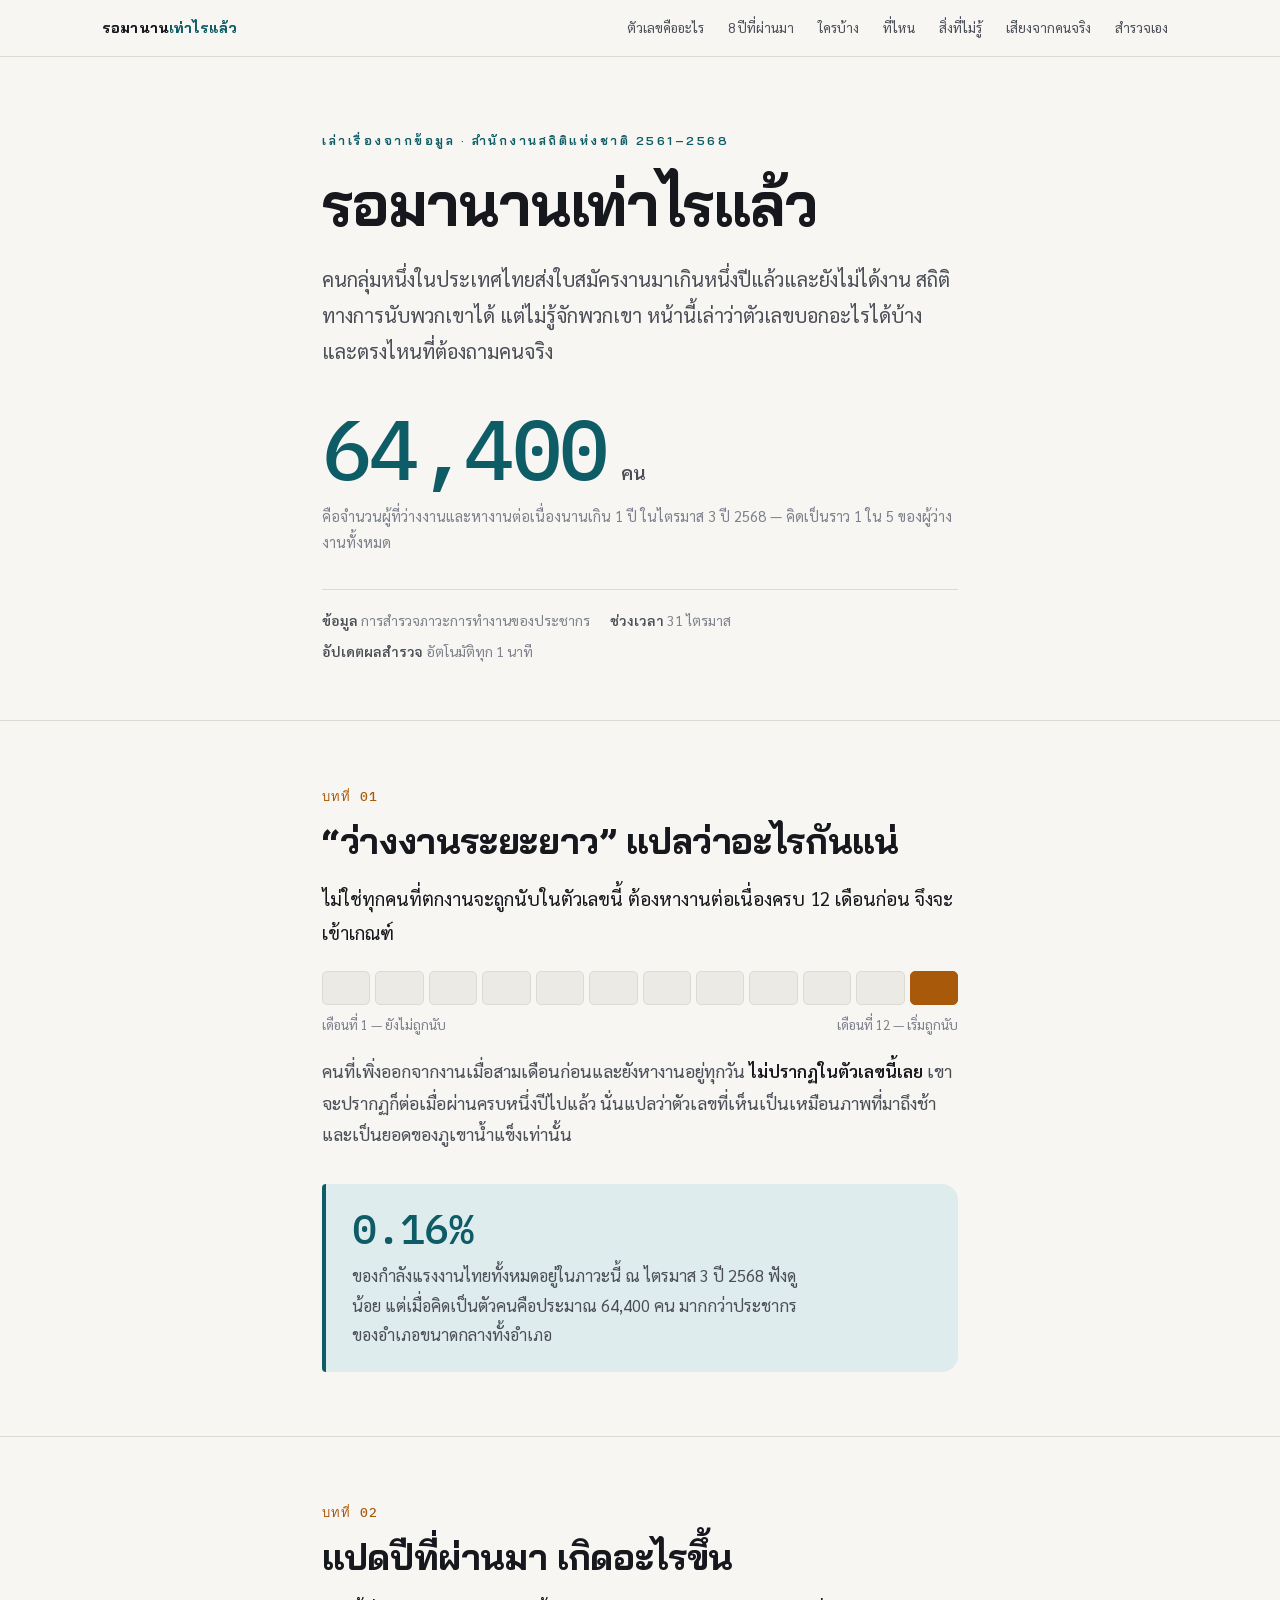
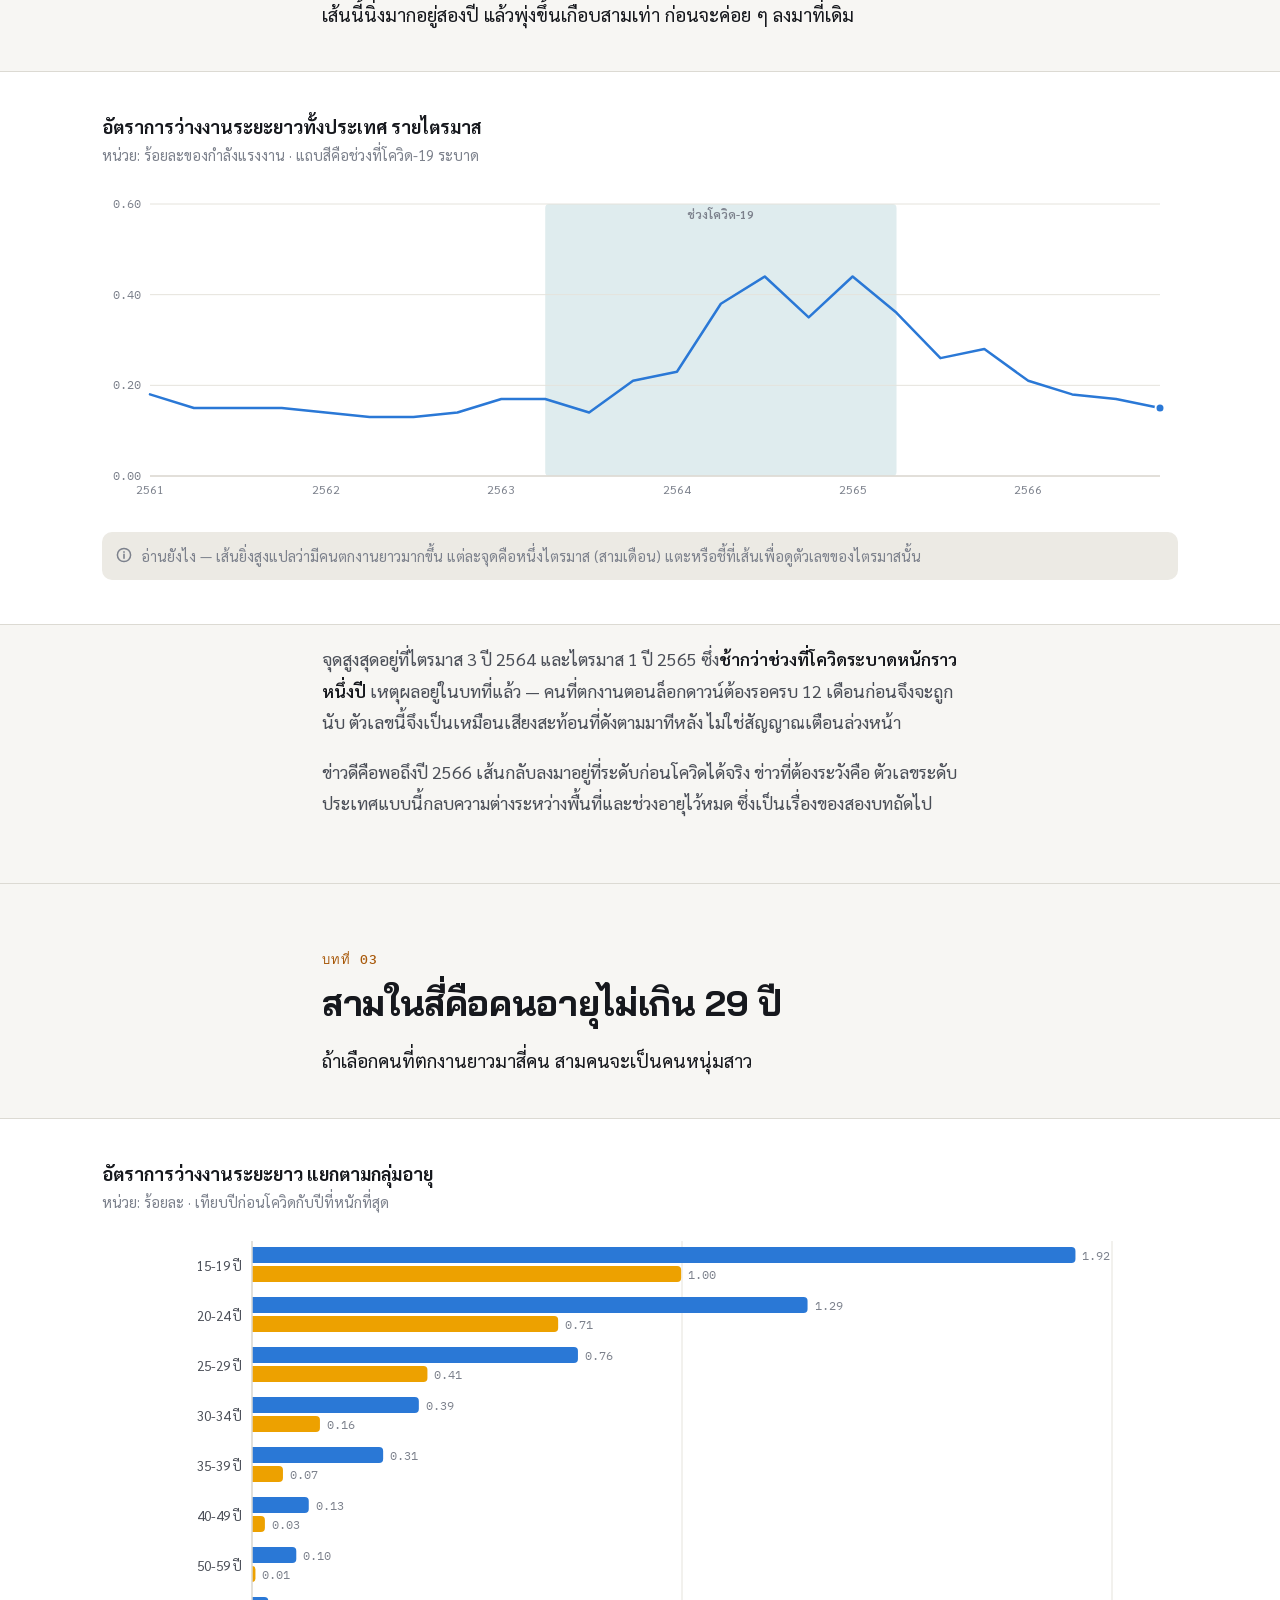
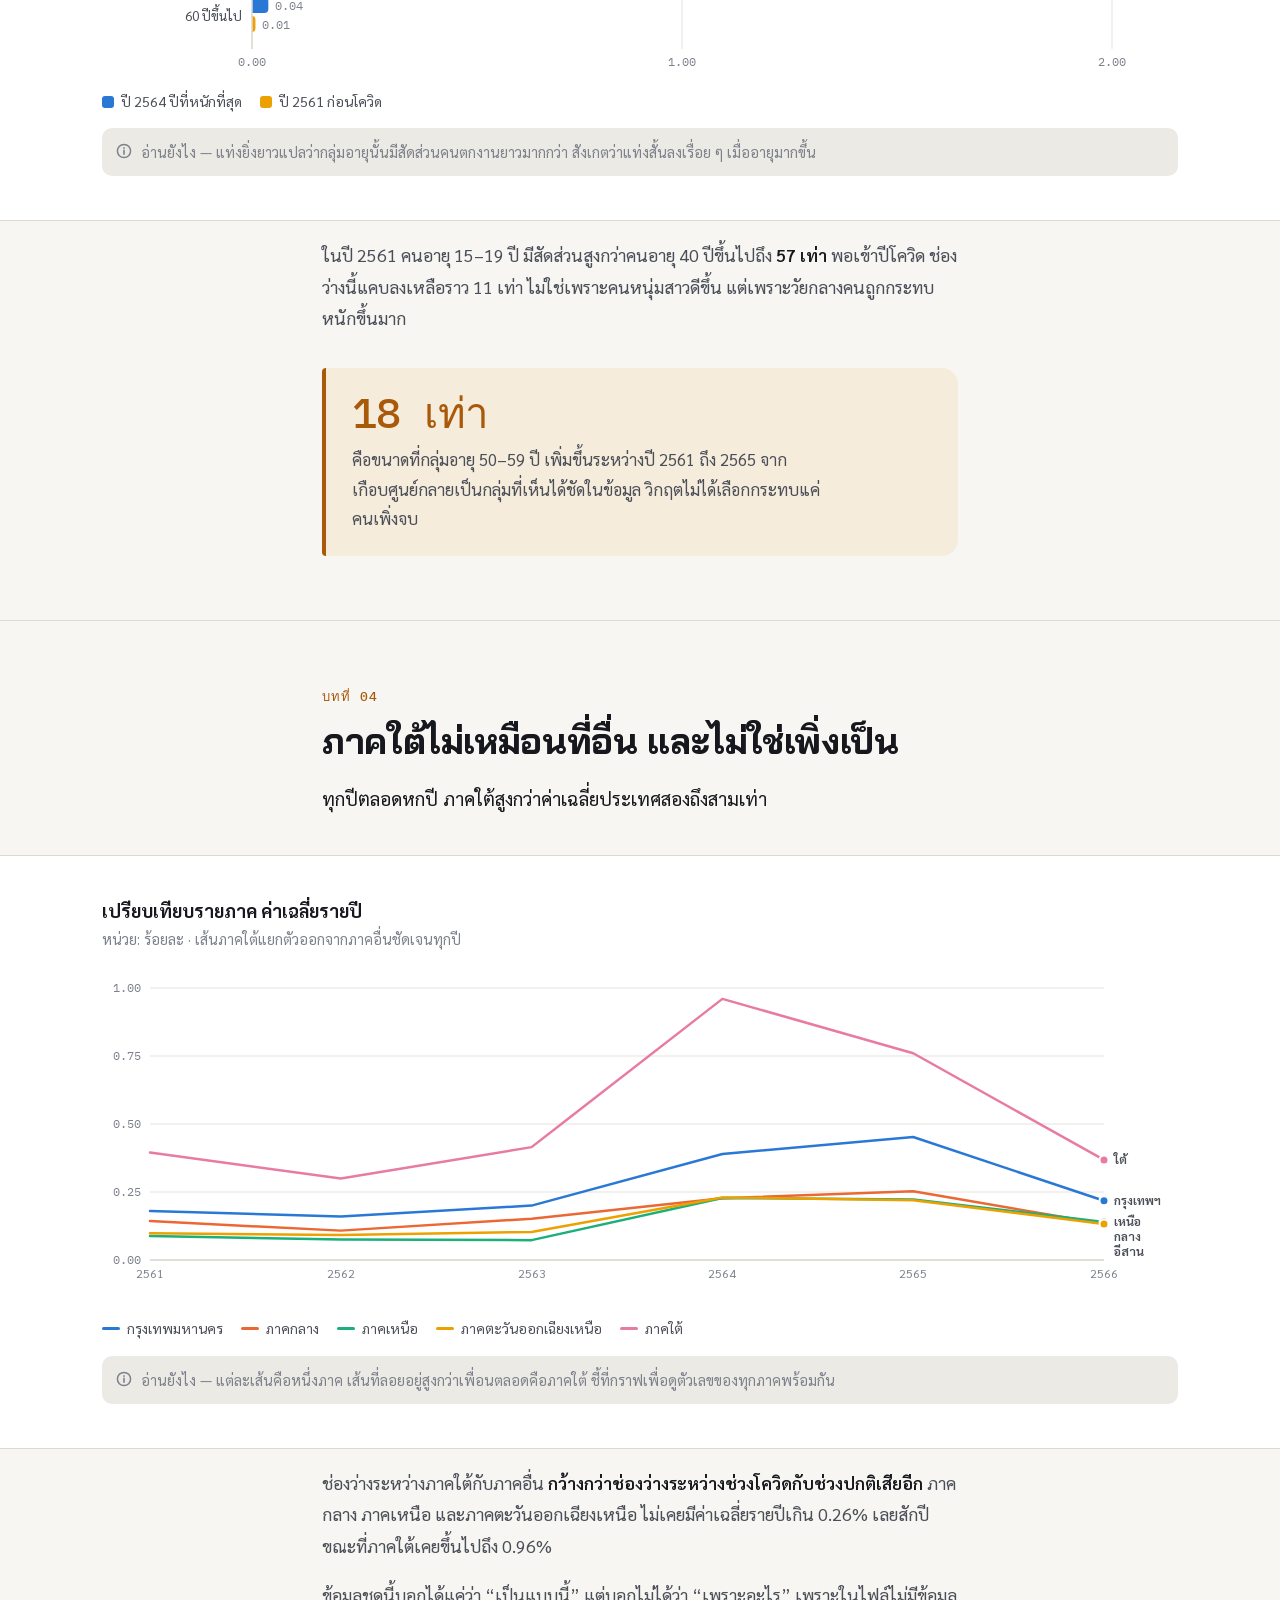
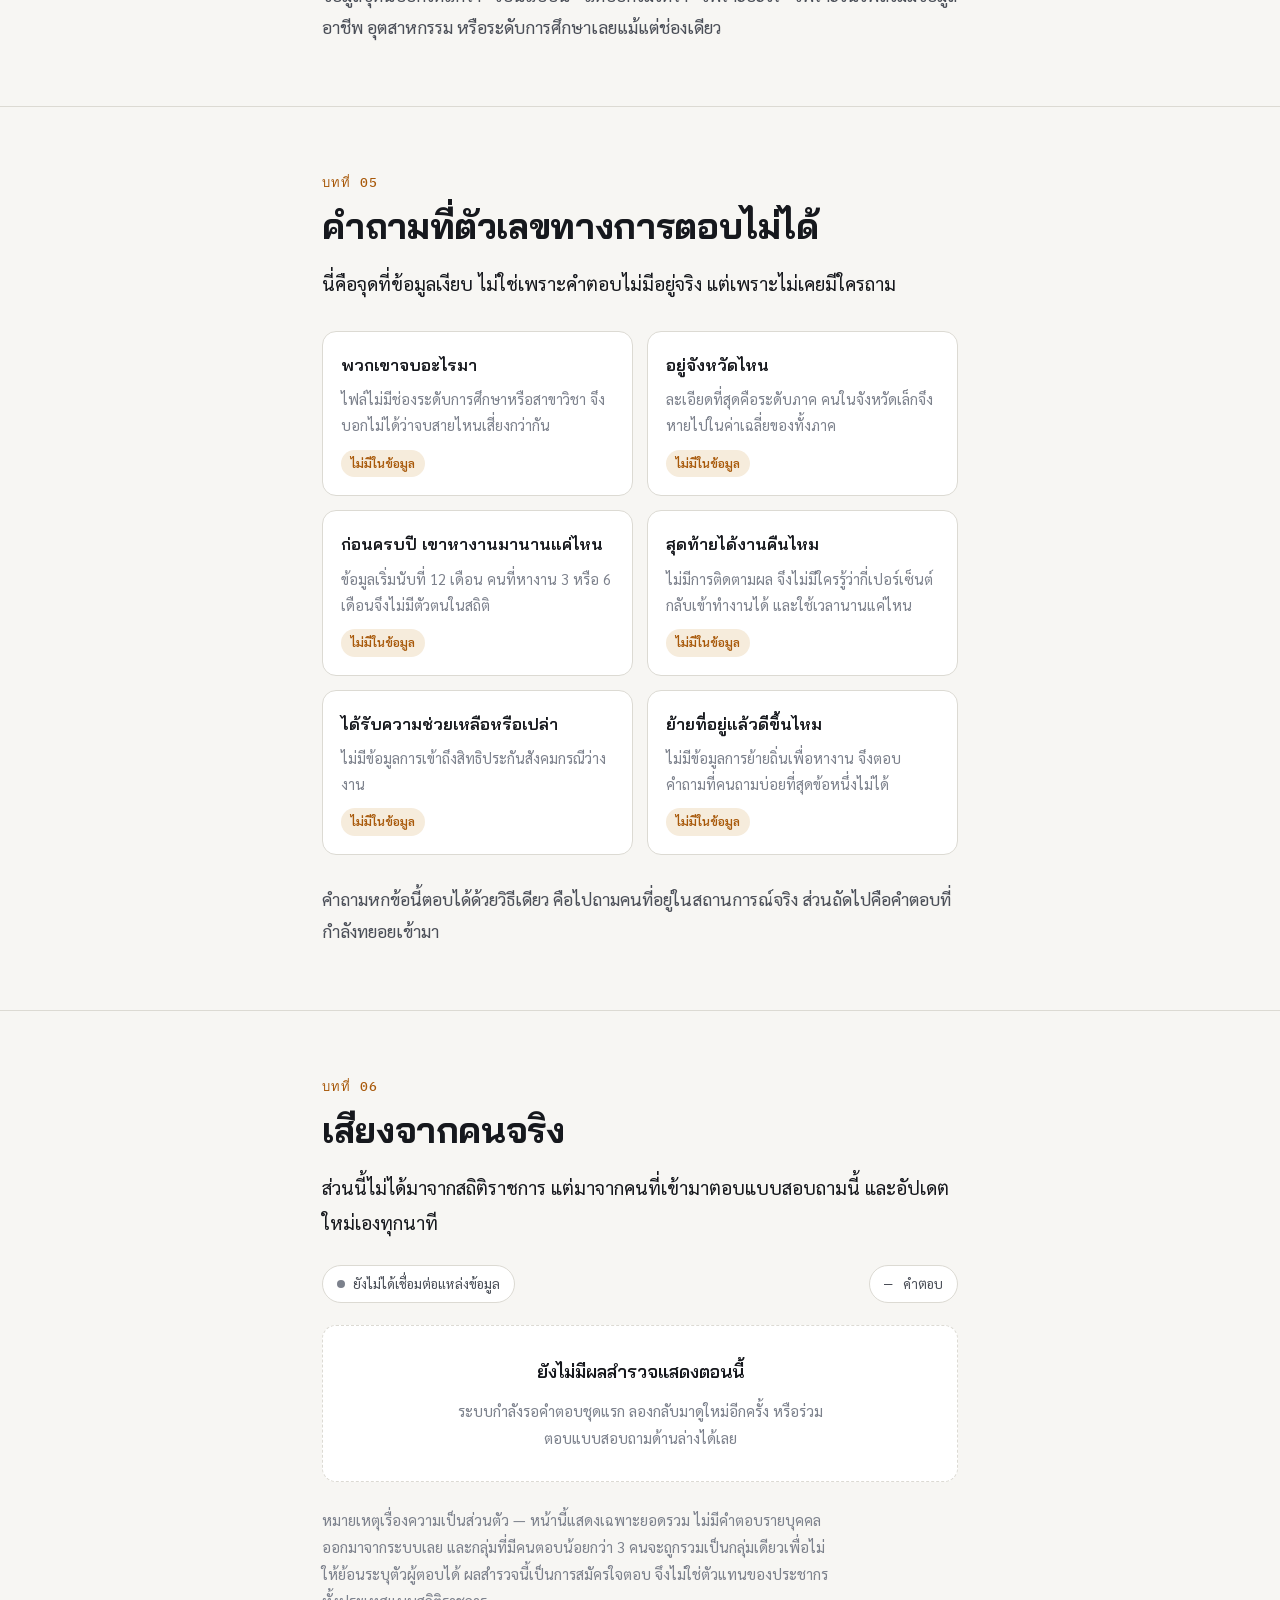
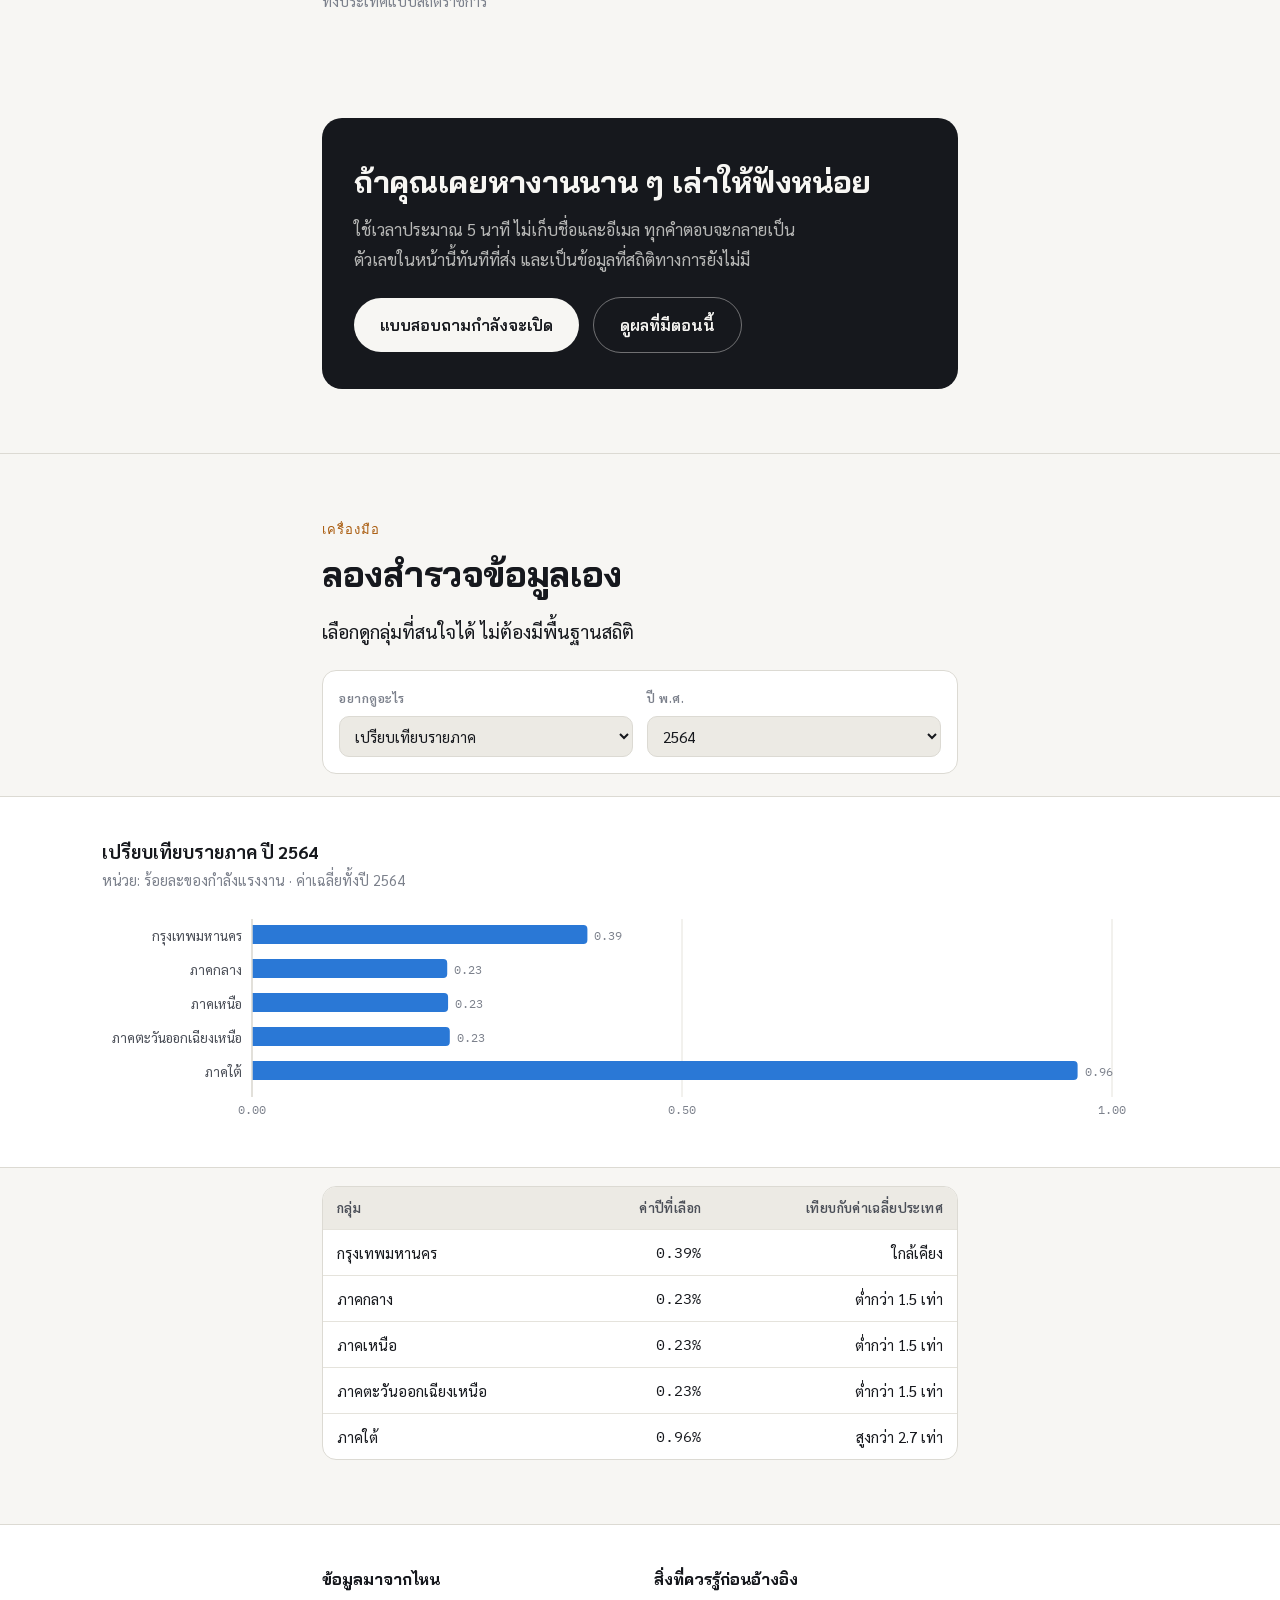
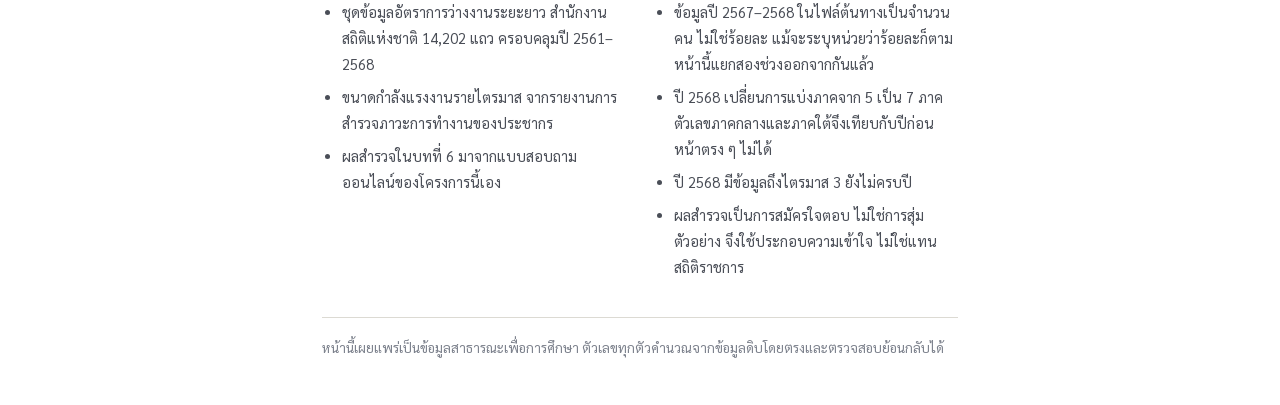
==== index.html @ 59cbf6dc "Add files via upload" ====
<!DOCTYPE html>
<html lang="th">
<head>
<meta charset="utf-8">
<meta name="viewport" content="width=device-width, initial-scale=1">
<title>รอมานานเท่าไรแล้ว — คนไทยที่ตกงานเกินหนึ่งปี</title>
<meta name="description" content="เล่าเรื่องจากข้อมูลการว่างงานระยะยาวของไทย 2561–2568 พร้อมเสียงจากคนที่กำลังหางานจริง อัปเดตแบบเรียลไทม์">
<meta property="og:title" content="รอมานานเท่าไรแล้ว — คนไทยที่ตกงานเกินหนึ่งปี">
<meta property="og:description" content="สถิติทางการบอกว่ามีคนตกงานเกิน 1 ปี ราว 64,000 คน แต่บอกไม่ได้ว่าพวกเขาเป็นใคร นี่คือส่วนที่หายไป">
<meta property="og:type" content="website">
<link rel="preconnect" href="https://fonts.googleapis.com">
<link rel="preconnect" href="https://fonts.gstatic.com" crossorigin>
<link rel="stylesheet" href="https://fonts.googleapis.com/css2?family=Bai+Jamjuree:wght@500;600;700&family=Sarabun:wght@400;500;600;700&family=IBM+Plex+Mono:wght@400;500&display=swap">
<style>
:root{
  color-scheme: light;
  --paper:#f7f6f3;
  --paper-2:#ffffff;
  --sunk:#eceae4;
  --ink:#16181d;
  --ink-2:#4a4e57;
  --ink-3:#7c818c;
  --rule:#dcdad3;
  --grid:#e5e3dc;
  --teal:#0d5c66;
  --teal-soft:#dfecee;
  --amber:#a8590a;
  --amber-soft:#f6ecdc;
  --on-dark:#f7f6f3;
  --s1:#2a78d6; --s2:#eb6834; --s3:#1baf7a; --s4:#eda100; --s5:#e87ba4;
  --shadow:0 1px 2px rgba(22,24,29,.05), 0 14px 34px rgba(22,24,29,.06);
}
@media (prefers-color-scheme: dark){:root:not([data-theme="light"]){
  color-scheme: dark;
  --paper:#101317; --paper-2:#181c21; --sunk:#1f242a;
  --ink:#eef0ee; --ink-2:#b2b7bd; --ink-3:#7e848c;
  --rule:#2a2f36; --grid:#272c33;
  --teal:#63b8c2; --teal-soft:#10333a;
  --amber:#e0972f; --amber-soft:#33260f;
  --on-dark:#101317;
  --s1:#3987e5; --s2:#d95926; --s3:#199e70; --s4:#c98500; --s5:#d55181;
  --shadow:0 1px 2px rgba(0,0,0,.5), 0 14px 34px rgba(0,0,0,.35);
}}
:root[data-theme="dark"]{
  color-scheme: dark;
  --paper:#101317; --paper-2:#181c21; --sunk:#1f242a;
  --ink:#eef0ee; --ink-2:#b2b7bd; --ink-3:#7e848c;
  --rule:#2a2f36; --grid:#272c33;
  --teal:#63b8c2; --teal-soft:#10333a;
  --amber:#e0972f; --amber-soft:#33260f;
  --on-dark:#101317;
  --s1:#3987e5; --s2:#d95926; --s3:#199e70; --s4:#c98500; --s5:#d55181;
  --shadow:0 1px 2px rgba(0,0,0,.5), 0 14px 34px rgba(0,0,0,.35);
}
*{box-sizing:border-box}
html{scroll-behavior:smooth}
section[id],header[id]{scroll-margin-top:66px}
@media (prefers-reduced-motion: reduce){html{scroll-behavior:auto} *{animation-duration:.01ms!important;transition-duration:.01ms!important}}
body{margin:0;background:var(--paper);color:var(--ink);
  font-family:"Sarabun",system-ui,-apple-system,sans-serif;font-size:17px;line-height:1.8;
  -webkit-font-smoothing:antialiased}
h1,h2,h3,.disp{font-family:"Bai Jamjuree","Sarabun",sans-serif;font-weight:700;margin:0;line-height:1.25;text-wrap:balance}
.num{font-family:"IBM Plex Mono",ui-monospace,monospace;font-variant-numeric:tabular-nums}
a{color:var(--teal)}

/* ---------- shell ---------- */
.col{max-width:680px;margin-inline:auto;padding-inline:22px}
.wide{max-width:1120px;margin-inline:auto;padding-inline:22px}

/* ---------- nav ---------- */
nav.bar{position:sticky;top:0;z-index:40;background:color-mix(in srgb, var(--paper) 88%, transparent);
  backdrop-filter:blur(10px);border-bottom:1px solid var(--rule)}
.bar-in{max-width:1120px;margin-inline:auto;padding:11px 22px;display:flex;gap:16px;align-items:center;justify-content:space-between}
.brand{font-family:"Bai Jamjuree",sans-serif;font-weight:700;font-size:14.5px;letter-spacing:.01em;white-space:nowrap}
.brand em{font-style:normal;color:var(--teal)}
.bar-links{display:flex;gap:4px;overflow-x:auto;scrollbar-width:none}
.bar-links::-webkit-scrollbar{display:none}
.bar-links a{font-size:13.5px;color:var(--ink-2);text-decoration:none;padding:5px 10px;border-radius:99px;white-space:nowrap}
.bar-links a:hover{background:var(--sunk);color:var(--ink)}

/* ---------- hero ---------- */
.hero{padding-block:72px 56px;border-bottom:1px solid var(--rule)}
.kicker{font-family:"Bai Jamjuree",sans-serif;font-size:12.5px;font-weight:600;letter-spacing:.2em;
  text-transform:uppercase;color:var(--teal)}
h1{font-size:clamp(34px,7.2vw,60px);margin-top:14px;letter-spacing:-.015em}
.hero .deck{font-size:clamp(17px,2.3vw,20px);color:var(--ink-2);margin-top:20px;max-width:60ch}
.hero-num{display:flex;align-items:baseline;gap:14px;margin-top:38px;flex-wrap:wrap}
.hero-num .big{font-family:"IBM Plex Mono",monospace;font-variant-numeric:tabular-nums;
  font-size:clamp(46px,11vw,84px);font-weight:500;line-height:1;letter-spacing:-.03em;color:var(--teal)}
.hero-num .unit{font-size:19px;color:var(--ink-2);font-weight:600}
.hero-cap{font-size:14.5px;color:var(--ink-3);margin-top:12px}
.byline{margin-top:34px;padding-top:18px;border-top:1px solid var(--rule);font-size:14px;color:var(--ink-3);
  display:flex;flex-wrap:wrap;gap:6px 20px}
.byline b{color:var(--ink-2);font-weight:600}

/* ---------- chapters ---------- */
section.ch{padding-block:64px}
section.ch + section.ch{border-top:1px solid var(--rule)}
.ch-no{font-family:"IBM Plex Mono",monospace;font-size:13px;color:var(--amber);font-weight:500;letter-spacing:.08em}
h2{font-size:clamp(25px,4.4vw,36px);margin-top:9px;letter-spacing:-.01em}
.ch p{font-size:17.5px;color:var(--ink-2);margin:18px 0 0;max-width:64ch}
.ch p strong{color:var(--ink);font-weight:600}
.lead{font-size:19px!important;color:var(--ink)!important}

/* pull quote / key stat */
.pull{margin:34px 0 0;padding:22px 26px;background:var(--teal-soft);border-radius:4px 16px 16px 4px;
  border-left:4px solid var(--teal)}
.pull .p-num{font-family:"IBM Plex Mono",monospace;font-size:clamp(28px,6vw,42px);font-weight:500;
  line-height:1.1;color:var(--teal);letter-spacing:-.02em}
.pull .p-txt{font-size:16.5px;color:var(--ink-2);margin-top:9px;max-width:52ch}
.pull.amber{background:var(--amber-soft);border-left-color:var(--amber)}
.pull.amber .p-num{color:var(--amber)}

/* how to read */
.howto{margin-top:14px;font-size:14.5px;color:var(--ink-3);display:flex;gap:9px;align-items:flex-start;
  background:var(--sunk);border-radius:10px;padding:11px 14px}
.howto svg{flex:0 0 auto;margin-top:4px}

/* figure band */
.band{background:var(--paper-2);border-block:1px solid var(--rule);padding-block:44px;margin-top:40px}
.fig h3{font-family:"Sarabun",sans-serif;font-size:18px;font-weight:700}
.fig .sub{font-size:14.5px;color:var(--ink-3);margin-top:4px}
.chart{width:100%;position:relative;margin-top:20px}
.chart svg{display:block;width:100%;height:auto;overflow:visible}
.legend{display:flex;flex-wrap:wrap;gap:7px 18px;margin-top:14px;font-size:14px;color:var(--ink-2)}
.legend span{display:inline-flex;align-items:center;gap:7px}
.sw{width:12px;height:12px;border-radius:3px;flex:0 0 auto}
.sw.line{height:3px;width:18px;border-radius:2px}

/* 12-month explainer */
.months{display:flex;gap:5px;margin-top:22px;flex-wrap:wrap}
.months i{flex:1 1 20px;height:34px;border-radius:5px;background:var(--sunk);display:block;
  border:1px solid var(--rule)}
.months i.on{background:var(--amber);border-color:var(--amber)}
.months-lab{display:flex;justify-content:space-between;font-size:13.5px;color:var(--ink-3);margin-top:8px}

/* gap cards */
.gaps{display:grid;grid-template-columns:repeat(auto-fit,minmax(230px,1fr));gap:14px;margin-top:30px}
.gap{background:var(--paper-2);border:1px solid var(--rule);border-radius:14px;padding:18px}
.gap .g-q{font-family:"Bai Jamjuree",sans-serif;font-weight:600;font-size:16.5px;color:var(--ink)}
.gap .g-a{font-size:14.5px;color:var(--ink-3);margin-top:7px}
.gap .g-tag{display:inline-block;font-size:12px;font-weight:600;color:var(--amber);background:var(--amber-soft);
  border-radius:99px;padding:3px 10px;margin-top:11px}

/* live */
.live-head{display:flex;flex-wrap:wrap;gap:12px;align-items:center;justify-content:space-between;margin-top:26px}
.live-pill{display:inline-flex;align-items:center;gap:8px;font-size:13.5px;color:var(--ink-2);
  background:var(--paper-2);border:1px solid var(--rule);border-radius:99px;padding:6px 14px}
.dot{width:8px;height:8px;border-radius:50%;background:var(--ink-3);flex:0 0 auto}
.dot.on{background:#0ca30c;animation:pulse 2.4s ease-in-out infinite}
@keyframes pulse{0%,100%{opacity:1}50%{opacity:.35}}
.live-grid{display:grid;grid-template-columns:repeat(auto-fit,minmax(280px,1fr));gap:16px;margin-top:22px}
.lcard{background:var(--paper-2);border:1px solid var(--rule);border-radius:14px;padding:18px 20px}
.lcard h3{font-family:"Sarabun",sans-serif;font-size:16px;font-weight:700}
.lcard .lsub{font-size:13.5px;color:var(--ink-3);margin-top:3px;margin-bottom:14px}
.brow{margin-bottom:13px}
.brow-t{display:flex;justify-content:space-between;gap:12px;font-size:14.5px;align-items:baseline}
.brow-t b{font-weight:400;color:var(--ink-2)}
.brow-t .v{font-family:"IBM Plex Mono",monospace;font-weight:500;color:var(--ink);flex:0 0 auto}
.track{height:9px;background:var(--sunk);border-radius:99px;margin-top:6px;overflow:hidden}
.track i{display:block;height:100%;border-radius:99px;background:var(--teal);transition:width .5s ease}
.track.amber i{background:var(--amber)}
.empty{background:var(--paper-2);border:1px dashed var(--rule);border-radius:14px;padding:30px 24px;text-align:center;margin-top:22px}
.empty .e-t{font-family:"Bai Jamjuree",sans-serif;font-weight:600;font-size:18px}
.empty .e-d{font-size:15px;color:var(--ink-3);margin-top:8px;max-width:46ch;margin-inline:auto}

/* CTA */
.cta{background:var(--ink);color:var(--on-dark);border-radius:20px;padding:36px 32px;margin-top:40px}
.cta h2{color:var(--on-dark);font-size:clamp(23px,4vw,31px)}
.cta p{color:color-mix(in srgb, var(--on-dark) 72%, transparent);margin-top:14px;max-width:52ch;font-size:16.5px}
.btn{display:inline-block;margin-top:22px;background:var(--on-dark);color:var(--ink);text-decoration:none;
  font-family:"Bai Jamjuree",sans-serif;font-weight:600;font-size:16px;padding:13px 26px;border-radius:99px}
.btn:hover{opacity:.88}
.btn.ghost{background:transparent;color:var(--on-dark);border:1px solid color-mix(in srgb, var(--on-dark) 40%, transparent);margin-left:10px}

/* dashboard */
.controls{display:flex;flex-wrap:wrap;gap:12px 14px;align-items:flex-end;background:var(--paper-2);
  border:1px solid var(--rule);border-radius:14px;padding:16px;margin-top:22px}
.field{display:flex;flex-direction:column;gap:6px;flex:1 1 150px;min-width:140px}
.field label{font-size:12.5px;font-weight:600;letter-spacing:.04em;text-transform:uppercase;color:var(--ink-3)}
select{font-family:inherit;font-size:15px;color:var(--ink);background:var(--sunk);border:1px solid var(--rule);
  border-radius:10px;padding:9px 11px;width:100%}
select:focus-visible{outline:2px solid var(--teal);outline-offset:1px}
.tablewrap{overflow-x:auto;border:1px solid var(--rule);border-radius:14px;background:var(--paper-2);margin-top:18px}
table{border-collapse:collapse;width:100%;font-size:15px;min-width:460px}
th,td{text-align:right;padding:9px 14px;border-bottom:1px solid var(--grid);white-space:nowrap}
th:first-child,td:first-child{text-align:left}
thead th{background:var(--sunk);font-size:13px;font-weight:600;color:var(--ink-2);letter-spacing:.03em}
tbody tr:last-child td{border-bottom:none}
td.v{font-family:"IBM Plex Mono",monospace;font-variant-numeric:tabular-nums}

/* tooltip */
.tip{position:fixed;pointer-events:none;z-index:60;background:var(--paper-2);border:1px solid var(--rule);
  border-radius:10px;box-shadow:var(--shadow);padding:10px 13px;font-size:14px;opacity:0;transition:opacity .1s;max-width:240px}
.tip .t-h{font-weight:700;font-size:13.5px;margin-bottom:5px}
.tip .t-r{display:flex;justify-content:space-between;gap:16px;color:var(--ink-2)}
.tip .t-v{font-family:"IBM Plex Mono",monospace;color:var(--ink);font-weight:500}

/* footer */
footer{background:var(--paper-2);border-top:1px solid var(--rule);padding-block:44px;margin-top:0}
footer h3{font-family:"Bai Jamjuree",sans-serif;font-size:16px;margin-bottom:10px}
footer p,footer li{font-size:14.5px;color:var(--ink-2)}
footer ul{padding-left:20px;margin:0}
footer li{margin-bottom:7px}
.foot-cols{display:grid;grid-template-columns:repeat(auto-fit,minmax(260px,1fr));gap:28px}
.fine{margin-top:30px;padding-top:18px;border-top:1px solid var(--rule);font-size:13.5px;color:var(--ink-3)}
</style>
</head>
<body>

<nav class="bar">
  <div class="bar-in">
    <div class="brand">รอมานาน<em>เท่าไรแล้ว</em></div>
    <div class="bar-links">
      <a href="#ch1">ตัวเลขคืออะไร</a>
      <a href="#ch2">8 ปีที่ผ่านมา</a>
      <a href="#ch3">ใครบ้าง</a>
      <a href="#ch4">ที่ไหน</a>
      <a href="#ch5">สิ่งที่ไม่รู้</a>
      <a href="#live">เสียงจากคนจริง</a>
      <a href="#dash">สำรวจเอง</a>
    </div>
  </div>
</nav>

<header class="hero">
  <div class="col">
    <div class="kicker">เล่าเรื่องจากข้อมูล · สำนักงานสถิติแห่งชาติ 2561–2568</div>
    <h1>รอมานานเท่าไรแล้ว</h1>
    <p class="deck">คนกลุ่มหนึ่งในประเทศไทยส่งใบสมัครงานมาเกินหนึ่งปีแล้วและยังไม่ได้งาน สถิติทางการนับพวกเขาได้ แต่ไม่รู้จักพวกเขา หน้านี้เล่าว่าตัวเลขบอกอะไรได้บ้าง และตรงไหนที่ต้องถามคนจริง</p>
    <div class="hero-num">
      <span class="big num" id="heroNum">0</span>
      <span class="unit">คน</span>
    </div>
    <p class="hero-cap">คือจำนวนผู้ที่ว่างงานและหางานต่อเนื่องนานเกิน 1 ปี ในไตรมาส 3 ปี 2568 — คิดเป็นราว 1 ใน 5 ของผู้ว่างงานทั้งหมด</p>
    <div class="byline">
      <span><b>ข้อมูล</b> การสำรวจภาวะการทำงานของประชากร</span>
      <span><b>ช่วงเวลา</b> 31 ไตรมาส</span>
      <span><b>อัปเดตผลสำรวจ</b> อัตโนมัติทุก 1 นาที</span>
    </div>
  </div>
</header>

<!-- ======== บทที่ 1 ======== -->
<section class="ch" id="ch1">
  <div class="col">
    <div class="ch-no">บทที่ 01</div>
    <h2>“ว่างงานระยะยาว” แปลว่าอะไรกันแน่</h2>
    <p class="lead">ไม่ใช่ทุกคนที่ตกงานจะถูกนับในตัวเลขนี้ ต้องหางานต่อเนื่องครบ 12 เดือนก่อน จึงจะเข้าเกณฑ์</p>
    <div class="months" id="months" aria-hidden="true"></div>
    <div class="months-lab"><span>เดือนที่ 1 — ยังไม่ถูกนับ</span><span>เดือนที่ 12 — เริ่มถูกนับ</span></div>
    <p>คนที่เพิ่งออกจากงานเมื่อสามเดือนก่อนและยังหางานอยู่ทุกวัน <strong>ไม่ปรากฏในตัวเลขนี้เลย</strong> เขาจะปรากฏก็ต่อเมื่อผ่านครบหนึ่งปีไปแล้ว นั่นแปลว่าตัวเลขที่เห็นเป็นเหมือนภาพที่มาถึงช้า และเป็นยอดของภูเขาน้ำแข็งเท่านั้น</p>
    <div class="pull">
      <div class="p-num">0.16%</div>
      <div class="p-txt">ของกำลังแรงงานไทยทั้งหมดอยู่ในภาวะนี้ ณ ไตรมาส 3 ปี 2568 ฟังดูน้อย แต่เมื่อคิดเป็นตัวคนคือประมาณ 64,400 คน มากกว่าประชากรของอำเภอขนาดกลางทั้งอำเภอ</div>
    </div>
  </div>
</section>

<!-- ======== บทที่ 2 ======== -->
<section class="ch" id="ch2">
  <div class="col">
    <div class="ch-no">บทที่ 02</div>
    <h2>แปดปีที่ผ่านมา เกิดอะไรขึ้น</h2>
    <p class="lead">เส้นนี้นิ่งมากอยู่สองปี แล้วพุ่งขึ้นเกือบสามเท่า ก่อนจะค่อย ๆ ลงมาที่เดิม</p>
  </div>
  <div class="band">
    <div class="wide fig">
      <h3>อัตราการว่างงานระยะยาวทั้งประเทศ รายไตรมาส</h3>
      <div class="sub">หน่วย: ร้อยละของกำลังแรงงาน · แถบสีคือช่วงที่โควิด-19 ระบาด</div>
      <div class="chart" id="cNational"></div>
      <div class="howto">
        <svg width="16" height="16" viewBox="0 0 16 16" aria-hidden="true"><circle cx="8" cy="8" r="6.6" fill="none" stroke="currentColor" stroke-width="1.5"/><path d="M8 7.2v4M8 4.9v.4" stroke="currentColor" stroke-width="1.6" stroke-linecap="round"/></svg>
        <div>อ่านยังไง — เส้นยิ่งสูงแปลว่ามีคนตกงานยาวมากขึ้น แต่ละจุดคือหนึ่งไตรมาส (สามเดือน) แตะหรือชี้ที่เส้นเพื่อดูตัวเลขของไตรมาสนั้น</div>
      </div>
    </div>
  </div>
  <div class="col">
    <p>จุดสูงสุดอยู่ที่ไตรมาส 3 ปี 2564 และไตรมาส 1 ปี 2565 ซึ่ง<strong>ช้ากว่าช่วงที่โควิดระบาดหนักราวหนึ่งปี</strong> เหตุผลอยู่ในบทที่แล้ว — คนที่ตกงานตอนล็อกดาวน์ต้องรอครบ 12 เดือนก่อนจึงจะถูกนับ ตัวเลขนี้จึงเป็นเหมือนเสียงสะท้อนที่ดังตามมาทีหลัง ไม่ใช่สัญญาณเตือนล่วงหน้า</p>
    <p>ข่าวดีคือพอถึงปี 2566 เส้นกลับลงมาอยู่ที่ระดับก่อนโควิดได้จริง ข่าวที่ต้องระวังคือ ตัวเลขระดับประเทศแบบนี้กลบความต่างระหว่างพื้นที่และช่วงอายุไว้หมด ซึ่งเป็นเรื่องของสองบทถัดไป</p>
  </div>
</section>

<!-- ======== บทที่ 3 ======== -->
<section class="ch" id="ch3">
  <div class="col">
    <div class="ch-no">บทที่ 03</div>
    <h2>สามในสี่คือคนอายุไม่เกิน 29 ปี</h2>
    <p class="lead">ถ้าเลือกคนที่ตกงานยาวมาสี่คน สามคนจะเป็นคนหนุ่มสาว</p>
  </div>
  <div class="band">
    <div class="wide fig">
      <h3>อัตราการว่างงานระยะยาว แยกตามกลุ่มอายุ</h3>
      <div class="sub">หน่วย: ร้อยละ · เทียบปีก่อนโควิดกับปีที่หนักที่สุด</div>
      <div class="chart" id="cAge"></div>
      <div class="legend" id="lAge"></div>
      <div class="howto">
        <svg width="16" height="16" viewBox="0 0 16 16" aria-hidden="true"><circle cx="8" cy="8" r="6.6" fill="none" stroke="currentColor" stroke-width="1.5"/><path d="M8 7.2v4M8 4.9v.4" stroke="currentColor" stroke-width="1.6" stroke-linecap="round"/></svg>
        <div>อ่านยังไง — แท่งยิ่งยาวแปลว่ากลุ่มอายุนั้นมีสัดส่วนคนตกงานยาวมากกว่า สังเกตว่าแท่งสั้นลงเรื่อย ๆ เมื่ออายุมากขึ้น</div>
      </div>
    </div>
  </div>
  <div class="col">
    <p>ในปี 2561 คนอายุ 15–19 ปี มีสัดส่วนสูงกว่าคนอายุ 40 ปีขึ้นไปถึง <strong>57 เท่า</strong> พอเข้าปีโควิด ช่องว่างนี้แคบลงเหลือราว 11 เท่า ไม่ใช่เพราะคนหนุ่มสาวดีขึ้น แต่เพราะวัยกลางคนถูกกระทบหนักขึ้นมาก</p>
    <div class="pull amber">
      <div class="p-num">18 เท่า</div>
      <div class="p-txt">คือขนาดที่กลุ่มอายุ 50–59 ปี เพิ่มขึ้นระหว่างปี 2561 ถึง 2565 จากเกือบศูนย์กลายเป็นกลุ่มที่เห็นได้ชัดในข้อมูล วิกฤตไม่ได้เลือกกระทบแค่คนเพิ่งจบ</div>
    </div>
  </div>
</section>

<!-- ======== บทที่ 4 ======== -->
<section class="ch" id="ch4">
  <div class="col">
    <div class="ch-no">บทที่ 04</div>
    <h2>ภาคใต้ไม่เหมือนที่อื่น และไม่ใช่เพิ่งเป็น</h2>
    <p class="lead">ทุกปีตลอดหกปี ภาคใต้สูงกว่าค่าเฉลี่ยประเทศสองถึงสามเท่า</p>
  </div>
  <div class="band">
    <div class="wide fig">
      <h3>เปรียบเทียบรายภาค ค่าเฉลี่ยรายปี</h3>
      <div class="sub">หน่วย: ร้อยละ · เส้นภาคใต้แยกตัวออกจากภาคอื่นชัดเจนทุกปี</div>
      <div class="chart" id="cRegion"></div>
      <div class="legend" id="lRegion"></div>
      <div class="howto">
        <svg width="16" height="16" viewBox="0 0 16 16" aria-hidden="true"><circle cx="8" cy="8" r="6.6" fill="none" stroke="currentColor" stroke-width="1.5"/><path d="M8 7.2v4M8 4.9v.4" stroke="currentColor" stroke-width="1.6" stroke-linecap="round"/></svg>
        <div>อ่านยังไง — แต่ละเส้นคือหนึ่งภาค เส้นที่ลอยอยู่สูงกว่าเพื่อนตลอดคือภาคใต้ ชี้ที่กราฟเพื่อดูตัวเลขของทุกภาคพร้อมกัน</div>
      </div>
    </div>
  </div>
  <div class="col">
    <p>ช่องว่างระหว่างภาคใต้กับภาคอื่น <strong>กว้างกว่าช่องว่างระหว่างช่วงโควิดกับช่วงปกติเสียอีก</strong> ภาคกลาง ภาคเหนือ และภาคตะวันออกเฉียงเหนือ ไม่เคยมีค่าเฉลี่ยรายปีเกิน 0.26% เลยสักปี ขณะที่ภาคใต้เคยขึ้นไปถึง 0.96%</p>
    <p>ข้อมูลชุดนี้บอกได้แค่ว่า “เป็นแบบนี้” แต่บอกไม่ได้ว่า “เพราะอะไร” เพราะในไฟล์ไม่มีข้อมูลอาชีพ อุตสาหกรรม หรือระดับการศึกษาเลยแม้แต่ช่องเดียว</p>
  </div>
</section>

<!-- ======== บทที่ 5 ======== -->
<section class="ch" id="ch5">
  <div class="col">
    <div class="ch-no">บทที่ 05</div>
    <h2>คำถามที่ตัวเลขทางการตอบไม่ได้</h2>
    <p class="lead">นี่คือจุดที่ข้อมูลเงียบ ไม่ใช่เพราะคำตอบไม่มีอยู่จริง แต่เพราะไม่เคยมีใครถาม</p>
    <div class="gaps">
      <div class="gap"><div class="g-q">พวกเขาจบอะไรมา</div><div class="g-a">ไฟล์ไม่มีช่องระดับการศึกษาหรือสาขาวิชา จึงบอกไม่ได้ว่าจบสายไหนเสี่ยงกว่ากัน</div><div class="g-tag">ไม่มีในข้อมูล</div></div>
      <div class="gap"><div class="g-q">อยู่จังหวัดไหน</div><div class="g-a">ละเอียดที่สุดคือระดับภาค คนในจังหวัดเล็กจึงหายไปในค่าเฉลี่ยของทั้งภาค</div><div class="g-tag">ไม่มีในข้อมูล</div></div>
      <div class="gap"><div class="g-q">ก่อนครบปี เขาหางานมานานแค่ไหน</div><div class="g-a">ข้อมูลเริ่มนับที่ 12 เดือน คนที่หางาน 3 หรือ 6 เดือนจึงไม่มีตัวตนในสถิติ</div><div class="g-tag">ไม่มีในข้อมูล</div></div>
      <div class="gap"><div class="g-q">สุดท้ายได้งานคืนไหม</div><div class="g-a">ไม่มีการติดตามผล จึงไม่มีใครรู้ว่ากี่เปอร์เซ็นต์กลับเข้าทำงานได้ และใช้เวลานานแค่ไหน</div><div class="g-tag">ไม่มีในข้อมูล</div></div>
      <div class="gap"><div class="g-q">ได้รับความช่วยเหลือหรือเปล่า</div><div class="g-a">ไม่มีข้อมูลการเข้าถึงสิทธิประกันสังคมกรณีว่างงาน</div><div class="g-tag">ไม่มีในข้อมูล</div></div>
      <div class="gap"><div class="g-q">ย้ายที่อยู่แล้วดีขึ้นไหม</div><div class="g-a">ไม่มีข้อมูลการย้ายถิ่นเพื่อหางาน จึงตอบคำถามที่คนถามบ่อยที่สุดข้อหนึ่งไม่ได้</div><div class="g-tag">ไม่มีในข้อมูล</div></div>
    </div>
    <p style="margin-top:28px">คำถามหกข้อนี้ตอบได้ด้วยวิธีเดียว คือไปถามคนที่อยู่ในสถานการณ์จริง ส่วนถัดไปคือคำตอบที่กำลังทยอยเข้ามา</p>
  </div>
</section>

<!-- ======== เสียงจากคนจริง ======== -->
<section class="ch" id="live">
  <div class="col">
    <div class="ch-no">บทที่ 06</div>
    <h2>เสียงจากคนจริง</h2>
    <p class="lead">ส่วนนี้ไม่ได้มาจากสถิติราชการ แต่มาจากคนที่เข้ามาตอบแบบสอบถามนี้ และอัปเดตใหม่เองทุกนาที</p>
    <div class="live-head">
      <span class="live-pill"><span class="dot" id="liveDot"></span><span id="liveStatus">กำลังโหลดข้อมูล…</span></span>
      <span class="live-pill"><b class="num" id="liveTotal">—</b>&nbsp;คำตอบ</span>
    </div>
    <div id="liveBody"></div>
    <p style="margin-top:24px;font-size:15px;color:var(--ink-3)">หมายเหตุเรื่องความเป็นส่วนตัว — หน้านี้แสดงเฉพาะยอดรวม ไม่มีคำตอบรายบุคคลออกมาจากระบบเลย และกลุ่มที่มีคนตอบน้อยกว่า 3 คนจะถูกรวมเป็นกลุ่มเดียวเพื่อไม่ให้ย้อนระบุตัวผู้ตอบได้ ผลสำรวจนี้เป็นการสมัครใจตอบ จึงไม่ใช่ตัวแทนของประชากรทั้งประเทศแบบสถิติราชการ</p>
  </div>
</section>

<!-- ======== CTA ======== -->
<section class="ch" style="padding-top:0;border-top:none">
  <div class="col">
    <div class="cta">
      <h2>ถ้าคุณเคยหางานนาน ๆ เล่าให้ฟังหน่อย</h2>
      <p>ใช้เวลาประมาณ 5 นาที ไม่เก็บชื่อและอีเมล ทุกคำตอบจะกลายเป็นตัวเลขในหน้านี้ทันทีที่ส่ง และเป็นข้อมูลที่สถิติทางการยังไม่มี</p>
      <a class="btn" id="formLink" href="#" target="_blank" rel="noopener">ตอบแบบสอบถาม</a>
      <a class="btn ghost" href="#live">ดูผลที่มีตอนนี้</a>
    </div>
  </div>
</section>

<!-- ======== DASHBOARD ======== -->
<section class="ch" id="dash">
  <div class="col">
    <div class="ch-no">เครื่องมือ</div>
    <h2>ลองสำรวจข้อมูลเอง</h2>
    <p class="lead">เลือกดูกลุ่มที่สนใจได้ ไม่ต้องมีพื้นฐานสถิติ</p>
    <div class="controls">
      <div class="field"><label for="fView">อยากดูอะไร</label>
        <select id="fView">
          <option value="region">เปรียบเทียบรายภาค</option>
          <option value="age">เปรียบเทียบตามกลุ่มอายุ</option>
          <option value="sex">เปรียบเทียบชาย–หญิง</option>
          <option value="area">ในเมือง–นอกเมือง</option>
        </select></div>
      <div class="field"><label for="fYear">ปี พ.ศ.</label><select id="fYear"></select></div>
    </div>
  </div>
  <div class="band" style="margin-top:22px">
    <div class="wide fig">
      <h3 id="dashTitle">เปรียบเทียบรายภาค</h3>
      <div class="sub" id="dashSub">หน่วย: ร้อยละของกำลังแรงงาน</div>
      <div class="chart" id="cDash"></div>
    </div>
  </div>
  <div class="col">
    <div class="tablewrap"><table id="dashTable"><thead><tr><th>กลุ่ม</th><th>ค่าปีที่เลือก</th><th>เทียบกับค่าเฉลี่ยประเทศ</th></tr></thead><tbody></tbody></table></div>
  </div>
</section>

<footer>
  <div class="col">
    <div class="foot-cols">
      <div>
        <h3>ข้อมูลมาจากไหน</h3>
        <ul>
          <li>ชุดข้อมูลอัตราการว่างงานระยะยาว สำนักงานสถิติแห่งชาติ 14,202 แถว ครอบคลุมปี 2561–2568</li>
          <li>ขนาดกำลังแรงงานรายไตรมาส จากรายงานการสำรวจภาวะการทำงานของประชากร</li>
          <li>ผลสำรวจในบทที่ 6 มาจากแบบสอบถามออนไลน์ของโครงการนี้เอง</li>
        </ul>
      </div>
      <div>
        <h3>สิ่งที่ควรรู้ก่อนอ้างอิง</h3>
        <ul>
          <li>ข้อมูลปี 2567–2568 ในไฟล์ต้นทางเป็นจำนวนคน ไม่ใช่ร้อยละ แม้จะระบุหน่วยว่าร้อยละก็ตาม หน้านี้แยกสองช่วงออกจากกันแล้ว</li>
          <li>ปี 2568 เปลี่ยนการแบ่งภาคจาก 5 เป็น 7 ภาค ตัวเลขภาคกลางและภาคใต้จึงเทียบกับปีก่อนหน้าตรง ๆ ไม่ได้</li>
          <li>ปี 2568 มีข้อมูลถึงไตรมาส 3 ยังไม่ครบปี</li>
          <li>ผลสำรวจเป็นการสมัครใจตอบ ไม่ใช่การสุ่มตัวอย่าง จึงใช้ประกอบความเข้าใจ ไม่ใช่แทนสถิติราชการ</li>
        </ul>
      </div>
    </div>
    <div class="fine">หน้านี้เผยแพร่เป็นข้อมูลสาธารณะเพื่อการศึกษา ตัวเลขทุกตัวคำนวณจากข้อมูลดิบโดยตรงและตรวจสอบย้อนกลับได้</div>
  </div>
</footer>

<div class="tip" id="tip" role="status" aria-live="polite"></div>

<script>
/* ============================================================
   ตั้งค่า — แก้ 2 บรรทัดนี้หลัง deploy Apps Script และสร้างฟอร์ม
   ============================================================ */
var API_URL  = '';   // URL ที่ลงท้ายด้วย /exec จาก PublishSurveyData.gs
var FORM_URL = '';   // ลิงก์ Google Form สำหรับปุ่ม "ตอบแบบสอบถาม"
/* ============================================================ */

(function(){
"use strict";
var D = {"rateQ":[{"y":2561,"q":1,"v":0.18},{"y":2561,"q":2,"v":0.15},{"y":2561,"q":3,"v":0.15},{"y":2561,"q":4,"v":0.15},{"y":2562,"q":1,"v":0.14},{"y":2562,"q":2,"v":0.13},{"y":2562,"q":3,"v":0.13},{"y":2562,"q":4,"v":0.14},{"y":2563,"q":1,"v":0.17},{"y":2563,"q":2,"v":0.17},{"y":2563,"q":3,"v":0.14},{"y":2563,"q":4,"v":0.21},{"y":2564,"q":1,"v":0.23},{"y":2564,"q":2,"v":0.38},{"y":2564,"q":3,"v":0.44},{"y":2564,"q":4,"v":0.35},{"y":2565,"q":1,"v":0.44},{"y":2565,"q":2,"v":0.36},{"y":2565,"q":3,"v":0.26},{"y":2565,"q":4,"v":0.28},{"y":2566,"q":1,"v":0.21},{"y":2566,"q":2,"v":0.18},{"y":2566,"q":3,"v":0.17},{"y":2566,"q":4,"v":0.15}],"rateRegionYear":{"กรุงเทพมหานคร":[0.18,0.16,0.2,0.39,0.452,0.218],"ภาคกลาง":[0.143,0.108,0.152,0.227,0.253,0.132],"ภาคเหนือ":[0.088,0.075,0.073,0.228,0.222,0.14],"ภาคตะวันออกเฉียงเหนือ":[0.098,0.092,0.103,0.23,0.22,0.132],"ภาคใต้":[0.395,0.3,0.415,0.96,0.76,0.368]},"rateAgeYear":{"15-19 ปี":[0.998,0.958,1.007,1.915,0.952,0.872],"20-24 ปี":[0.712,0.635,0.768,1.292,1.24,0.88],"25-29 ปี":[0.408,0.25,0.415,0.758,0.747,0.382],"30-34 ปี":[0.158,0.118,0.118,0.388,0.402,0.188],"35-39 ปี":[0.072,0.078,0.075,0.305,0.24,0.08],"40-49 ปี":[0.03,0.028,0.065,0.132,0.158,0.062],"50-59 ปี":[0.008,0.03,0.032,0.103,0.135,0.025],"60 ปีขึ้นไป":[0.008,0.002,0.015,0.038,0.012,0.012]},"rateSexYear":{"ชาย":[0.16,0.145,0.198,0.35,0.318,0.17],"หญิง":[0.158,0.12,0.143,0.35,0.36,0.185]},"rateAreaYear":{"ในเขตเทศบาล":[0.17,0.13,0.178,0.408,0.372,0.192],"นอกเขตเทศบาล":[0.155,0.132,0.165,0.308,0.308,0.165]},"cntQ":[{"y":2567,"q":1,"v":79.6,"m":47.5,"f":32.1},{"y":2567,"q":2,"v":69.9,"m":42.6,"f":27.3},{"y":2567,"q":3,"v":80.9,"m":45.3,"f":35.5},{"y":2567,"q":4,"v":67.6,"m":32.1,"f":35.6},{"y":2568,"q":1,"v":68.2,"m":34.5,"f":33.7},{"y":2568,"q":2,"v":73.1,"m":39.8,"f":33.3},{"y":2568,"q":3,"v":64.4,"m":36.7,"f":27.7}],"cntAge":{"15-19 ปี":[8.9,5.2,9.7,5.2,3.7,4.7,4.5],"20-24 ปี":[33.1,23.9,30.2,23.0,30.1,28.7,29.4],"25-29 ปี":[22.2,23.2,21.3,16.0,17.6,24.0,15.1],"30-34 ปี":[5.2,6.9,10.7,5.8,7.7,8.4,9.3],"35-39 ปี":[0.9,7.6,2.8,5.8,3.3,0.8,1.0],"40-49 ปี":[6.3,1.5,4.5,6.2,4.7,4.5,4.5],"50-59 ปี":[3.1,1.5,1.7,5.6,1.1,2.0,0.7],"60 ปีขึ้นไป":[0.0,0.1,0.0,0.1,0.1,0.0,0.0]},"cntRegion":{"กรุงเทพมหานคร":[8.7,13.5,14.9,6.1,5.5,7.7,5.7],"ภาคกลาง":[23.4,20.6,24.1,29.4,22.4,30.6,24.6],"ภาคเหนือ":[7.6,9.0,8.6,9.8,11.1,8.4,10.4],"ภาคตะวันออกเฉียงเหนือ":[22.2,10.0,15.4,6.8,12.6,8.9,6.2],"ภาคใต้":[17.7,16.8,17.8,15.6,10.8,12.0,11.0],"ภาคตะวันออก":[null,null,null,null,0.6,0.0,0.7],"ภาคใต้ชายแดน":[null,null,null,null,5.2,5.5,5.8]},"years":[2561,2562,2563,2564,2565,2566],"ages":["15-19 ปี","20-24 ปี","25-29 ปี","30-34 ปี","35-39 ปี","40-49 ปี","50-59 ปี","60 ปีขึ้นไป"],"reg5":["กรุงเทพมหานคร","ภาคกลาง","ภาคเหนือ","ภาคตะวันออกเฉียงเหนือ","ภาคใต้"],"reg7":["กรุงเทพมหานคร","ภาคกลาง","ภาคเหนือ","ภาคตะวันออกเฉียงเหนือ","ภาคใต้","ภาคตะวันออก","ภาคใต้ชายแดน"],"cntLabels":["2567 Q1","2567 Q2","2567 Q3","2567 Q4","2568 Q1","2568 Q2","2568 Q3"]};

var cssv = function(n){return getComputedStyle(document.documentElement).getPropertyValue(n).trim();};
var SER = function(){return [cssv('--s1'),cssv('--s2'),cssv('--s3'),cssv('--s4'),cssv('--s5')];};
var NS='http://www.w3.org/2000/svg';
function E(n,a,p){var e=document.createElementNS(NS,n);if(a)for(var k in a)e.setAttribute(k,a[k]);if(p)p.appendChild(e);return e;}
function T(x,y,t,o){o=o||{};var e=E('text',{x:x,y:y,fill:o.fill||cssv('--ink-3'),'font-size':o.size||12,
  'text-anchor':o.anchor||'middle','font-family':o.mono?'"IBM Plex Mono",monospace':'"Sarabun",sans-serif',
  'font-weight':o.weight||400});e.textContent=t;return e;}
function fmt(v,d){return v===null||v===undefined?'–':Number(v).toLocaleString('en-US',{minimumFractionDigits:d,maximumFractionDigits:d});}
function niceStep(r){var p=Math.pow(10,Math.floor(Math.log10(r))),f=r/p;return (f<=1?1:f<=2?2:f<=2.5?2.5:f<=5?5:10)*p;}
function ticks(max,n){if(!(max>0))return[0,1];max=+max.toPrecision(12);var s=niceStep(+(max/n).toPrecision(12));
  var c=Math.max(1,Math.ceil(max/s-1e-9)),o=[];for(var i=0;i<=c;i++)o.push(+(i*s).toFixed(6));return o;}

var tip=document.getElementById('tip');
function showTip(ev,html){tip.innerHTML=html;tip.style.opacity='1';
  var r=tip.getBoundingClientRect(),x=ev.clientX+15,y=ev.clientY-8;
  if(x+r.width>innerWidth-10)x=ev.clientX-r.width-15;
  if(y+r.height>innerHeight-10)y=innerHeight-r.height-10;
  if(y<10)y=10; tip.style.left=x+'px'; tip.style.top=y+'px';}
function hideTip(){tip.style.opacity='0';}

/* ---------- line chart ---------- */
function lineChart(host,cfg){
  host.innerHTML='';
  var W=host.clientWidth||600, H=Math.max(250,Math.min(330,W*0.46));
  var P={l:48,r:cfg.endLabels?74:18,t:16,b:42};
  var svg=E('svg',{viewBox:'0 0 '+W+' '+H,role:'img'},host);
  var iw=W-P.l-P.r, ih=H-P.t-P.b, max=0;
  cfg.series.forEach(function(s){s.values.forEach(function(v){if(v!==null&&v>max)max=v;});});
  var tk=ticks(max,4), ymax=tk[tk.length-1];
  var X=function(i){return P.l+(cfg.xs.length===1?iw/2:i*iw/(cfg.xs.length-1));};
  var Y=function(v){return P.t+ih-(v/ymax)*ih;};
  (cfg.bands||[]).forEach(function(b){
    E('rect',{x:X(b.from),y:P.t,width:X(b.to)-X(b.from),height:ih,fill:cssv('--teal-soft'),rx:4},svg);
    svg.appendChild(T((X(b.from)+X(b.to))/2,P.t+15,b.label,{size:12,weight:600,fill:cssv('--ink-3')}));
  });
  tk.forEach(function(v){E('line',{x1:P.l,x2:W-P.r,y1:Y(v),y2:Y(v),stroke:cssv('--grid')},svg);
    svg.appendChild(T(P.l-9,Y(v)+4,fmt(v,2),{anchor:'end',size:11.5,mono:true}));});
  cfg.xs.forEach(function(x,i){ if(cfg.xs.length>14?(i%4===0):true) svg.appendChild(T(X(i),H-P.b+18,x.short,{size:12})); });
  E('line',{x1:P.l,x2:W-P.r,y1:Y(0),y2:Y(0),stroke:cssv('--rule'),'stroke-width':1.5},svg);
  var ends=[];
  cfg.series.forEach(function(s){
    var d='',pen=false;
    s.values.forEach(function(v,i){ if(v===null){pen=false;return;} d+=(pen?'L':'M')+X(i)+' '+Y(v); pen=true; });
    E('path',{d:d,fill:'none',stroke:s.color,'stroke-width':2.5,'stroke-linecap':'round','stroke-linejoin':'round'},svg);
    var li=-1; s.values.forEach(function(v,i){if(v!==null)li=i;});
    if(li>=0){E('circle',{cx:X(li),cy:Y(s.values[li]),r:4.5,fill:s.color,stroke:cssv('--paper-2'),'stroke-width':2},svg);
      if(cfg.endLabels)ends.push({x:X(li),y:Y(s.values[li]),name:s.short||s.name});}
  });
  if(ends.length){
    ends.sort(function(a,b){return a.y-b.y;});
    for(var i=1;i<ends.length;i++) if(ends[i].y-ends[i-1].y<15) ends[i].y=ends[i-1].y+15;
    var over=ends[ends.length-1].y-(P.t+ih); if(over>0)ends.forEach(function(e){e.y-=over;});
    ends.forEach(function(e){svg.appendChild(T(e.x+10,e.y+4,e.name,{anchor:'start',size:12.5,weight:600,fill:cssv('--ink-2')}));});
  }
  var cross=E('line',{y1:P.t,y2:P.t+ih,stroke:cssv('--ink-3'),'stroke-width':1,'stroke-dasharray':'3 3',opacity:0},svg);
  var dots=cfg.series.map(function(s){return E('circle',{r:5.5,fill:s.color,stroke:cssv('--paper-2'),'stroke-width':2,opacity:0},svg);});
  var hit=E('rect',{x:0,y:0,width:W,height:H,fill:'transparent'},svg);
  hit.style.cursor='crosshair';
  function mv(ev){
    var b=svg.getBoundingClientRect(), px=(ev.clientX-b.left)*(W/b.width);
    var i=Math.round((px-P.l)/(iw/Math.max(1,cfg.xs.length-1)));
    i=Math.max(0,Math.min(cfg.xs.length-1,i));
    cross.setAttribute('x1',X(i));cross.setAttribute('x2',X(i));cross.setAttribute('opacity',1);
    var html='<div class="t-h">'+cfg.xs[i].full+'</div>';
    cfg.series.forEach(function(s,k){var v=s.values[i];
      if(v===null){dots[k].setAttribute('opacity',0);return;}
      dots[k].setAttribute('cx',X(i));dots[k].setAttribute('cy',Y(v));dots[k].setAttribute('opacity',1);
      html+='<div class="t-r"><span><span class="sw" style="display:inline-block;background:'+s.color+'"></span> '+s.name+'</span><span class="t-v">'+fmt(v,2)+'%</span></div>';});
    showTip(ev,html);
  }
  hit.addEventListener('mousemove',mv);
  hit.addEventListener('mouseleave',function(){hideTip();cross.setAttribute('opacity',0);dots.forEach(function(d){d.setAttribute('opacity',0);});});
  hit.addEventListener('touchstart',function(e){mv(e.touches[0]);},{passive:true});
  hit.addEventListener('touchmove',function(e){mv(e.touches[0]);},{passive:true});
}

/* ---------- horizontal bars ---------- */
function roundRight(x,y,w,h,r){r=Math.min(r,w,h/2);
  return 'M'+x+' '+y+'L'+(x+w-r)+' '+y+'Q'+(x+w)+' '+y+' '+(x+w)+' '+(y+r)+'L'+(x+w)+' '+(y+h-r)+'Q'+(x+w)+' '+(y+h)+' '+(x+w-r)+' '+(y+h)+'L'+x+' '+(y+h)+'Z';}
function hbar(host,cfg){
  host.innerHTML='';
  var W=host.clientWidth||600;
  var g=cfg.groups.length, rowH=g>1?(g*16+18):34, H=cfg.cats.length*rowH+40;
  var P={l:Math.min(150,W*0.28),r:66,t:6,b:26};
  var svg=E('svg',{viewBox:'0 0 '+W+' '+H,role:'img'},host);
  var iw=W-P.l-P.r, max=0;
  cfg.groups.forEach(function(gr){gr.values.forEach(function(v){if(v>max)max=v;});});
  var tk=ticks(max,3), xmax=tk[tk.length-1];
  var X=function(v){return P.l+(v/xmax)*iw;};
  tk.forEach(function(v){E('line',{x1:X(v),x2:X(v),y1:P.t,y2:H-P.b,stroke:cssv('--grid')},svg);
    svg.appendChild(T(X(v),H-P.b+17,fmt(v,2),{size:11.5,mono:true}));});
  cfg.cats.forEach(function(c,i){
    var y0=P.t+i*rowH;
    svg.appendChild(T(P.l-10,y0+rowH/2+5,c,{anchor:'end',size:13.5,fill:cssv('--ink-2')}));
    var bh=Math.max(9,(rowH-12)/g-3);
    cfg.groups.forEach(function(gr,k){
      var v=gr.values[i]||0, y=y0+6+k*(bh+3);
      if(v>0){var p=E('path',{d:roundRight(P.l,y,Math.max(2,X(v)-P.l),bh,4),fill:gr.color},svg);
        p.style.cursor='pointer';
        p.addEventListener('mousemove',function(ev){showTip(ev,'<div class="t-h">'+c+'</div><div class="t-r"><span>'+gr.name+'</span><span class="t-v">'+fmt(v,2)+'%</span></div>');});
        p.addEventListener('mouseleave',hideTip);}
      svg.appendChild(T(Math.max(X(v),P.l)+7,y+bh/2+5,fmt(v,2),{anchor:'start',size:12,mono:true,fill:cssv('--ink-3')}));
    });
  });
  E('line',{x1:P.l,x2:P.l,y1:P.t,y2:H-P.b,stroke:cssv('--rule'),'stroke-width':1.5},svg);
}
function legend(host,items,line){
  host.innerHTML=items.map(function(i){return '<span><span class="sw'+(line?' line':'')+'" style="background:'+i.color+'"></span>'+i.name+'</span>';}).join('');
}

/* ---------- hero counter ---------- */
(function(){
  var el=document.getElementById('heroNum'), target=64400;
  if(matchMedia('(prefers-reduced-motion: reduce)').matches){el.textContent=target.toLocaleString('en-US');return;}
  el.textContent=target.toLocaleString('en-US');
  var t0=null, dur=1100;
  requestAnimationFrame(function step(ts){
    if(!t0)t0=ts;
    var p=Math.min(1,(ts-t0)/dur), e=1-Math.pow(1-p,3);
    el.textContent=Math.round(target*e).toLocaleString('en-US');
    if(p<1)requestAnimationFrame(step);
  });
})();

/* ---------- 12 months ---------- */
(function(){
  var m=document.getElementById('months'), h='';
  for(var i=0;i<12;i++) h+='<i class="'+(i===11?'on':'')+'"></i>';
  m.innerHTML=h;
})();

/* ---------- charts ---------- */
var SHORT={'กรุงเทพมหานคร':'กรุงเทพฯ','ภาคกลาง':'กลาง','ภาคเหนือ':'เหนือ','ภาคตะวันออกเฉียงเหนือ':'อีสาน','ภาคใต้':'ใต้'};
function drawStory(){
  var S=SER();
  var xs=D.rateQ.map(function(d){return {short:d.q===1?String(d.y):'',full:'ปี '+d.y+' ไตรมาส '+d.q};});
  var covFrom=D.rateQ.findIndex(function(d){return d.y===2563&&d.q===2;});
  var covTo=D.rateQ.findIndex(function(d){return d.y===2565&&d.q===2;});
  lineChart(document.getElementById('cNational'),{
    xs:xs, bands:[{from:covFrom,to:covTo,label:'ช่วงโควิด-19'}],
    series:[{name:'ทั้งประเทศ',color:S[0],values:D.rateQ.map(function(d){return d.v;})}]});

  hbar(document.getElementById('cAge'),{cats:D.ages,groups:[
    {name:'ปี 2564 (ปีที่หนักที่สุด)',color:S[0],values:D.ages.map(function(g){return D.rateAgeYear[g][3];})},
    {name:'ปี 2561 (ก่อนโควิด)',color:S[3],values:D.ages.map(function(g){return D.rateAgeYear[g][0];})}]});
  legend(document.getElementById('lAge'),[{name:'ปี 2564 ปีที่หนักที่สุด',color:S[0]},{name:'ปี 2561 ก่อนโควิด',color:S[3]}]);

  var reg=D.reg5.map(function(r,i){return {name:r,short:SHORT[r],color:S[i],values:D.rateRegionYear[r]};});
  lineChart(document.getElementById('cRegion'),{
    xs:D.years.map(function(y){return {short:String(y),full:'ปี '+y};}), endLabels:true, series:reg});
  legend(document.getElementById('lRegion'),reg.map(function(r){return {name:r.name,color:r.color};}),true);
  drawDash();
}

/* ---------- dashboard ---------- */
var fView=document.getElementById('fView'), fYear=document.getElementById('fYear');
D.years.forEach(function(y,i){var o=document.createElement('option');o.value=i;o.textContent=y;if(i===3)o.selected=true;fYear.appendChild(o);});
fView.addEventListener('change',drawDash); fYear.addEventListener('change',drawDash);
function drawDash(){
  var S=SER(), view=fView.value, yi=+fYear.value, year=D.years[yi];
  var map={region:[D.reg5,D.rateRegionYear,'เปรียบเทียบรายภาค'],
           age:[D.ages,D.rateAgeYear,'เปรียบเทียบตามกลุ่มอายุ'],
           sex:[['ชาย','หญิง'],D.rateSexYear,'เปรียบเทียบชาย–หญิง'],
           area:[['ในเขตเทศบาล','นอกเขตเทศบาล'],D.rateAreaYear,'ในเมือง–นอกเมือง']};
  var cats=map[view][0], src=map[view][1];
  document.getElementById('dashTitle').textContent=map[view][2]+' ปี '+year;
  document.getElementById('dashSub').textContent='หน่วย: ร้อยละของกำลังแรงงาน · ค่าเฉลี่ยทั้งปี '+year;
  var vals=cats.map(function(c){return src[c][yi];});
  hbar(document.getElementById('cDash'),{cats:cats,groups:[{name:'ปี '+year,color:S[0],values:vals}]});
  var nat=0,n=0; D.rateQ.forEach(function(d){if(d.y===year&&d.v!==null){nat+=d.v;n++;}});
  nat=n?nat/n:0;
  var tb=document.querySelector('#dashTable tbody');
  tb.innerHTML=cats.map(function(c,i){
    var v=vals[i], ratio=(nat&&v!==null)?(v/nat):null;
    var word=ratio===null?'–':(ratio>=1.15?'สูงกว่า '+fmt(ratio,1)+' เท่า':ratio<=0.85?'ต่ำกว่า '+fmt(1/ratio,1)+' เท่า':'ใกล้เคียง');
    return '<tr><td>'+c+'</td><td class="v">'+fmt(v,2)+'%</td><td>'+word+'</td></tr>';}).join('');
}

/* ---------- live survey (JSONP) ---------- */
var LIVE_FIELDS=[
  ['duration','หางานมานานแค่ไหน','ข้อมูลที่สถิติทางการเริ่มนับที่ 12 เดือนเท่านั้น',true],
  ['ltReturn','สุดท้ายได้งานคืนไหม','ไม่มีการติดตามผลในสถิติทางการเลย',true],
  ['barriers','อุปสรรคหลักในการหางาน','เลือกได้หลายข้อ ตัวเลขจึงรวมกันเกิน 100%',false],
  ['edu','ระดับการศึกษาของผู้ตอบ','ตัวแปรที่ไม่มีในชุดข้อมูลทางการ',false],
  ['social','เข้าถึงสิทธิประกันสังคมหรือไม่','ตัวแปรที่ไม่มีในชุดข้อมูลทางการ',true],
  ['wants','ข้อมูลที่คนอยากให้เปิดเพิ่ม','เลือกได้สูงสุด 3 ข้อ',false]
];
function renderLive(d){
  var body=document.getElementById('liveBody');
  document.getElementById('liveTotal').textContent=d.total.toLocaleString('en-US');
  if(!d.total){ body.innerHTML='<div class="empty"><div class="e-t">ยังไม่มีคำตอบเข้ามา</div>'+
    '<div class="e-d">แบบสอบถามเพิ่งเปิด ถ้าคุณเคยหางานนาน ๆ คำตอบแรกอาจเป็นของคุณก็ได้</div></div>'; return; }
  var h='<div class="live-grid">';
  LIVE_FIELDS.forEach(function(f){
    var c=d.counts[f[0]]; if(!c)return;
    var ent=Object.keys(c).map(function(k){return [k,c[k]];}).sort(function(a,b){return b[1]-a[1];});
    if(!ent.length)return;
    var tot=ent.reduce(function(s,e){return s+e[1];},0), mx=ent[0][1];
    h+='<div class="lcard"><h3>'+f[1]+'</h3><div class="lsub">'+f[2]+'</div>';
    ent.slice(0,7).forEach(function(e){
      var pct=Math.round(e[1]/tot*1000)/10;
      h+='<div class="brow"><div class="brow-t"><b>'+e[0]+'</b><span class="v">'+pct+'%</span></div>'+
         '<div class="track'+(f[3]?'':' amber')+'"><i style="width:'+(e[1]/mx*100)+'%"></i></div></div>';
    });
    h+='</div>';
  });
  h+='</div>';
  body.innerHTML=h;
}
function liveError(msg){
  document.getElementById('liveDot').classList.remove('on');
  document.getElementById('liveStatus').textContent=msg;
  if(!document.getElementById('liveBody').innerHTML){
    document.getElementById('liveBody').innerHTML='<div class="empty"><div class="e-t">ยังไม่มีผลสำรวจแสดงตอนนี้</div>'+
      '<div class="e-d">ระบบกำลังรอคำตอบชุดแรก ลองกลับมาดูใหม่อีกครั้ง หรือร่วมตอบแบบสอบถามด้านล่างได้เลย</div></div>';
  }
}
var jsonpN=0;
function fetchLive(){
  if(!API_URL){ liveError('ยังไม่ได้เชื่อมต่อแหล่งข้อมูล'); return; }
  var cbName='__live'+(++jsonpN);
  var done=false;
  window[cbName]=function(d){
    done=true;
    try{ delete window[cbName]; }catch(e){ window[cbName]=undefined; }
    if(s.parentNode)s.parentNode.removeChild(s);
    if(!d||!d.ok){ liveError('ดึงข้อมูลไม่สำเร็จ'); return; }
    document.getElementById('liveDot').classList.add('on');
    var t=new Date(d.updatedAt);
    document.getElementById('liveStatus').textContent='อัปเดตล่าสุด '+
      t.toLocaleTimeString('th-TH',{hour:'2-digit',minute:'2-digit'})+' น.';
    renderLive(d);
  };
  var s=document.createElement('script');
  s.src=API_URL+(API_URL.indexOf('?')>-1?'&':'?')+'callback='+cbName+'&t='+Date.now();
  s.onerror=function(){ if(!done)liveError('เชื่อมต่อแหล่งข้อมูลไม่ได้'); };
  document.head.appendChild(s);
  setTimeout(function(){ if(!done) liveError('แหล่งข้อมูลไม่ตอบกลับ'); }, 12000);
}

/* ---------- boot ---------- */
if(FORM_URL){document.getElementById('formLink').href=FORM_URL;}
else{var fl=document.getElementById('formLink');fl.href='#live';fl.textContent='แบบสอบถามกำลังจะเปิด';}
drawStory();
fetchLive();
setInterval(fetchLive,60000);
var rt; addEventListener('resize',function(){clearTimeout(rt);rt=setTimeout(drawStory,200);});
matchMedia('(prefers-color-scheme: dark)').addEventListener('change',function(){setTimeout(drawStory,60);});
})();
</script>
</body>
</html>
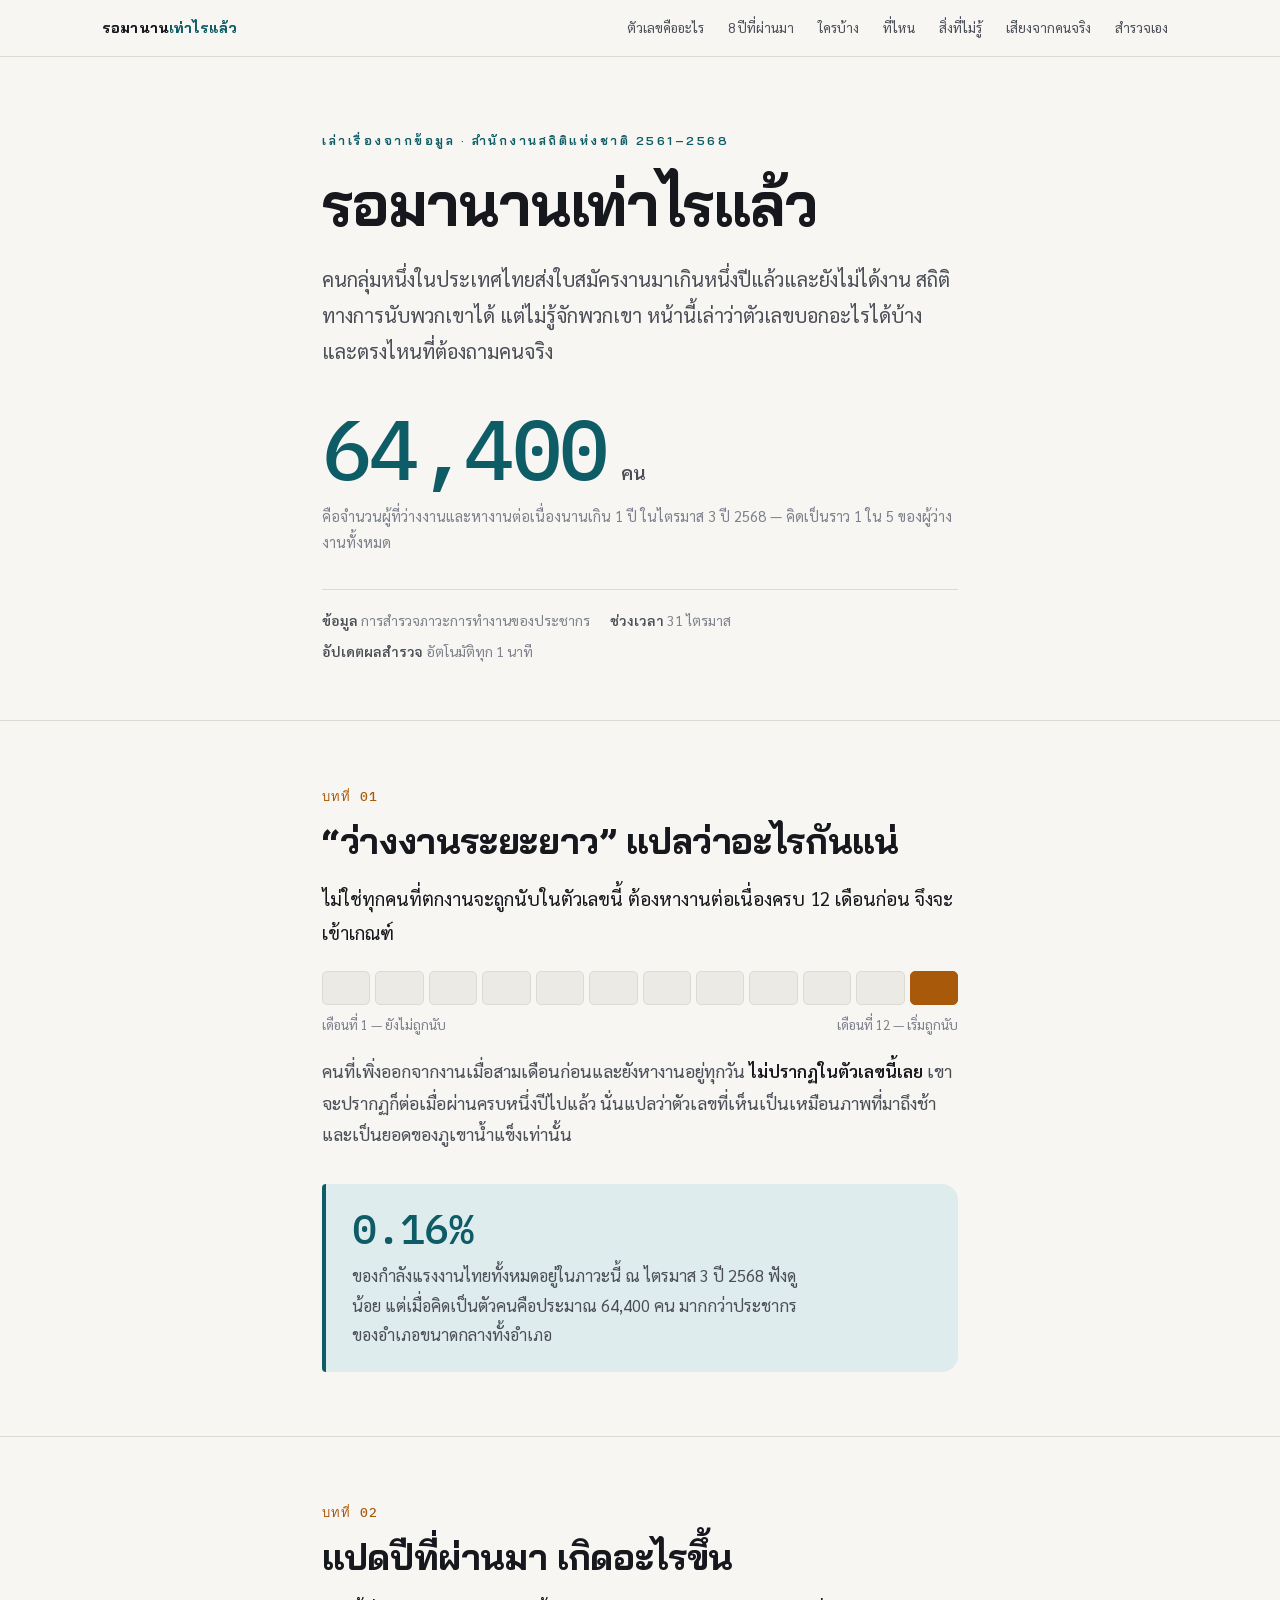
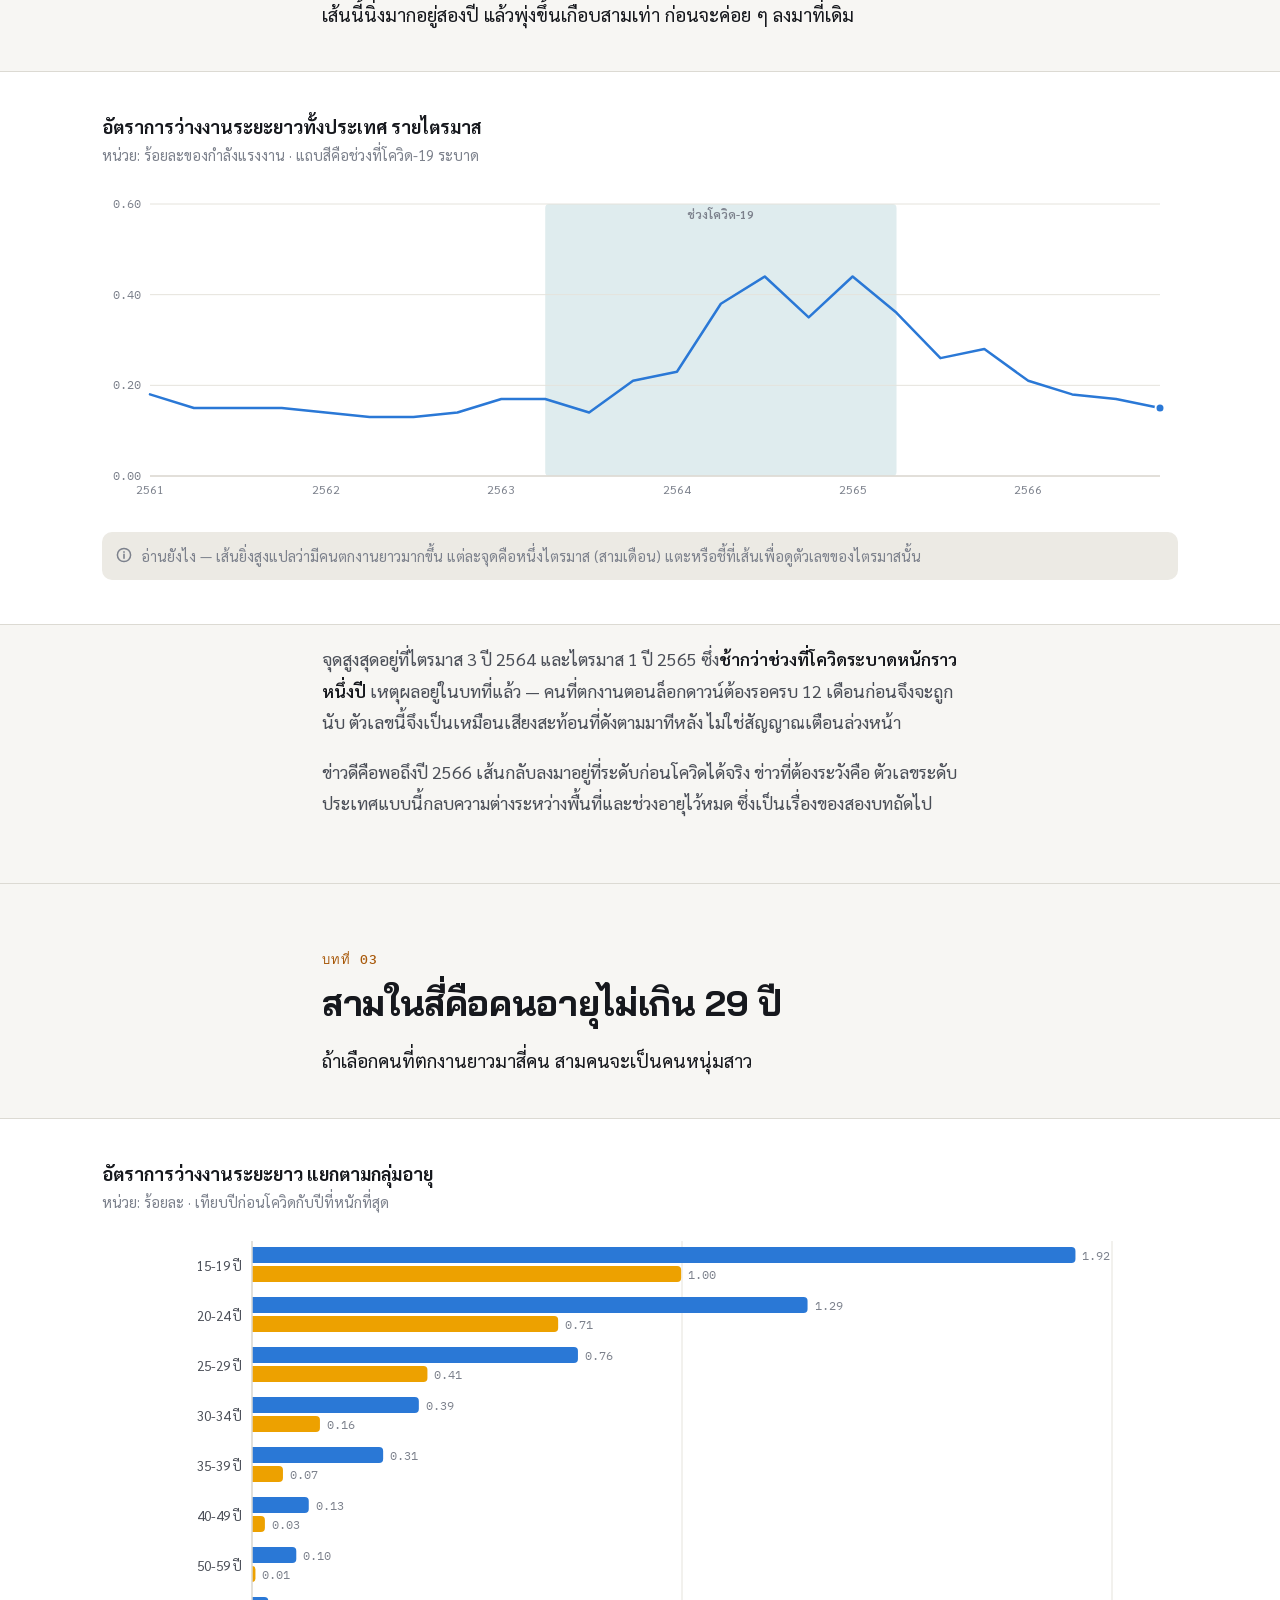
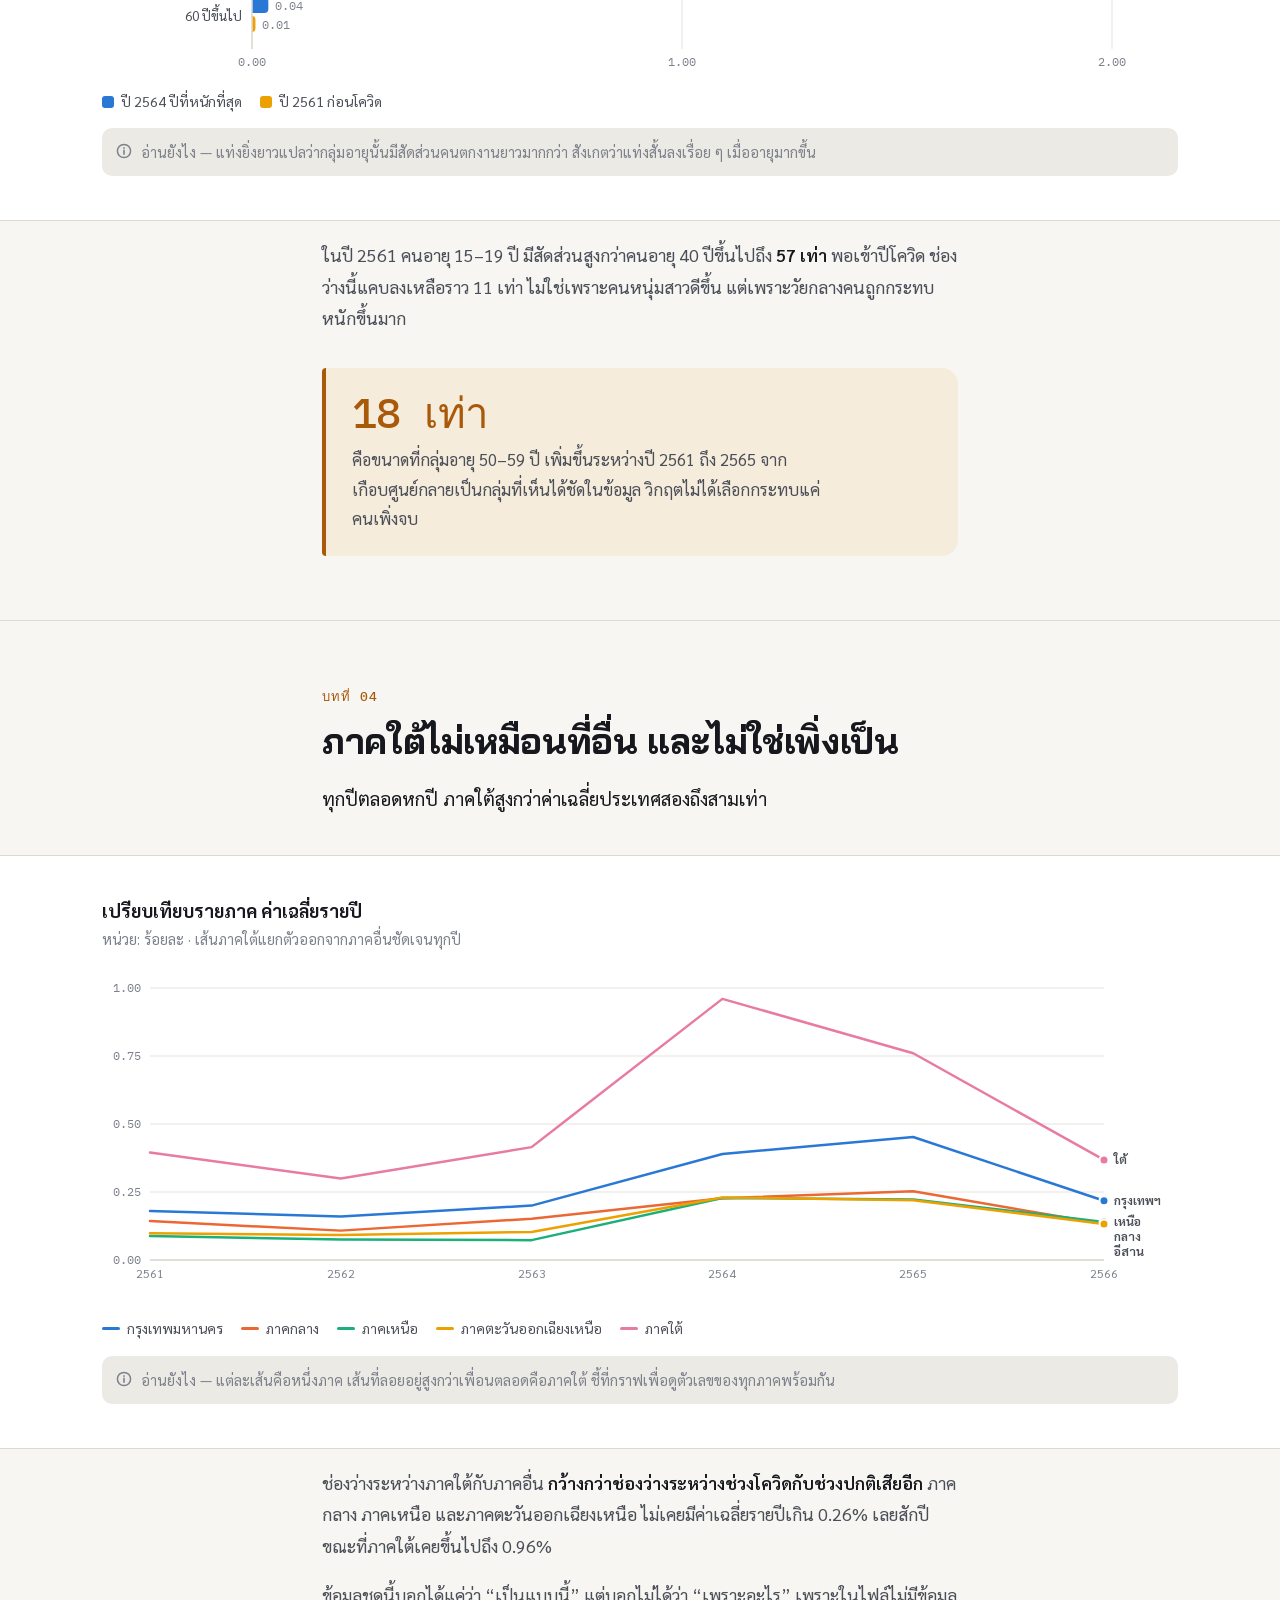
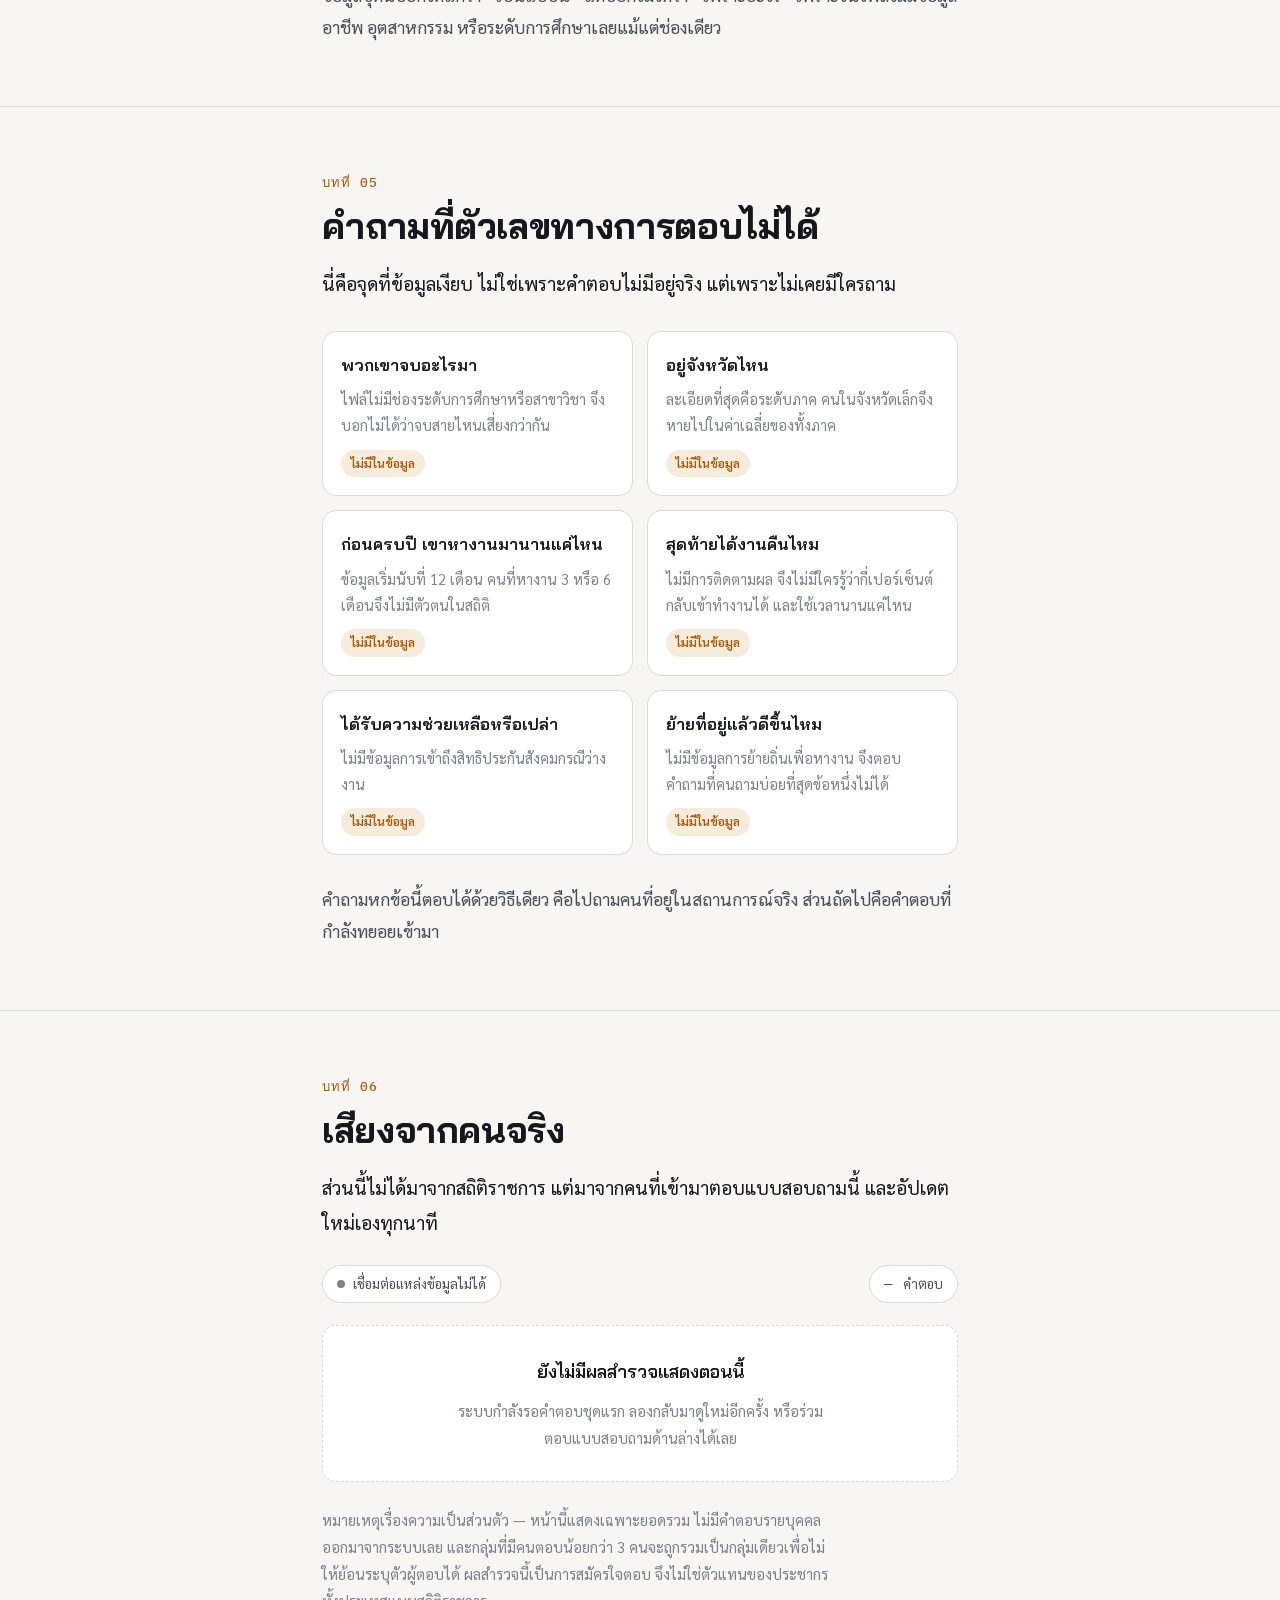
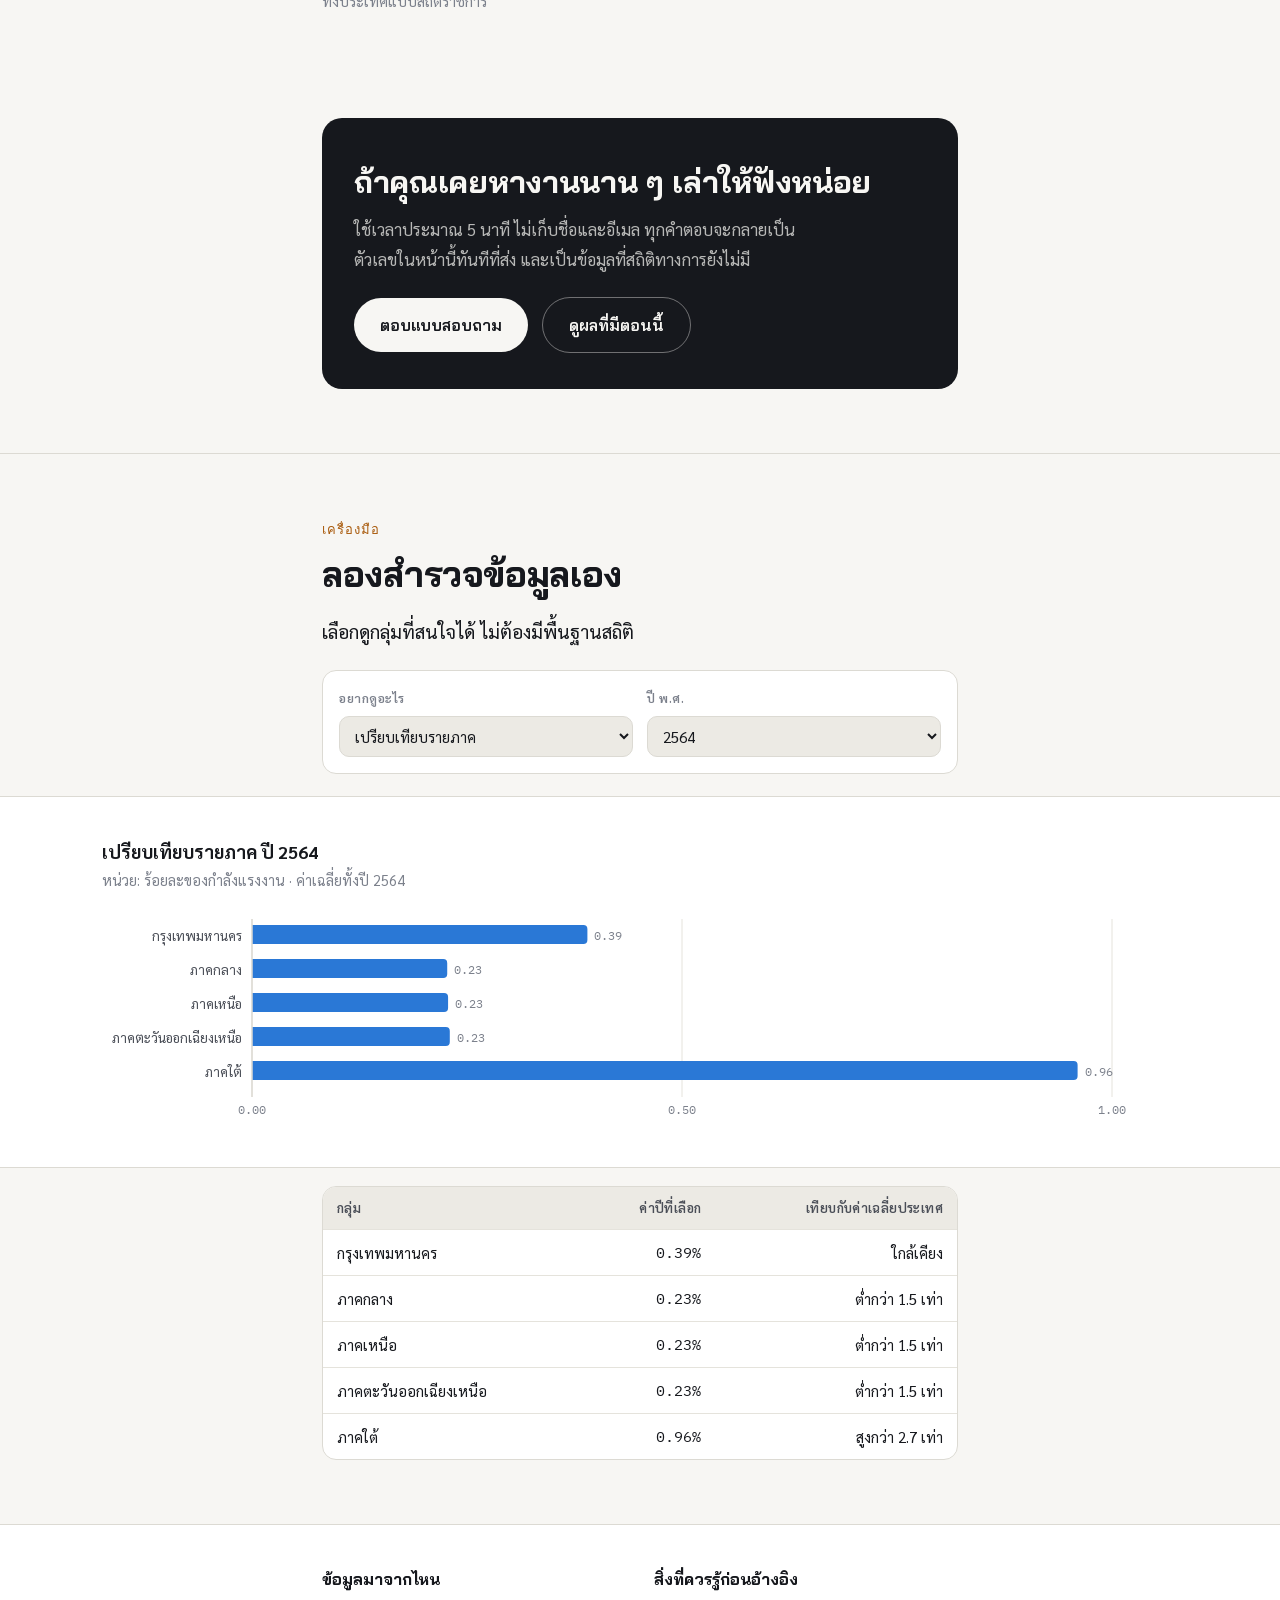
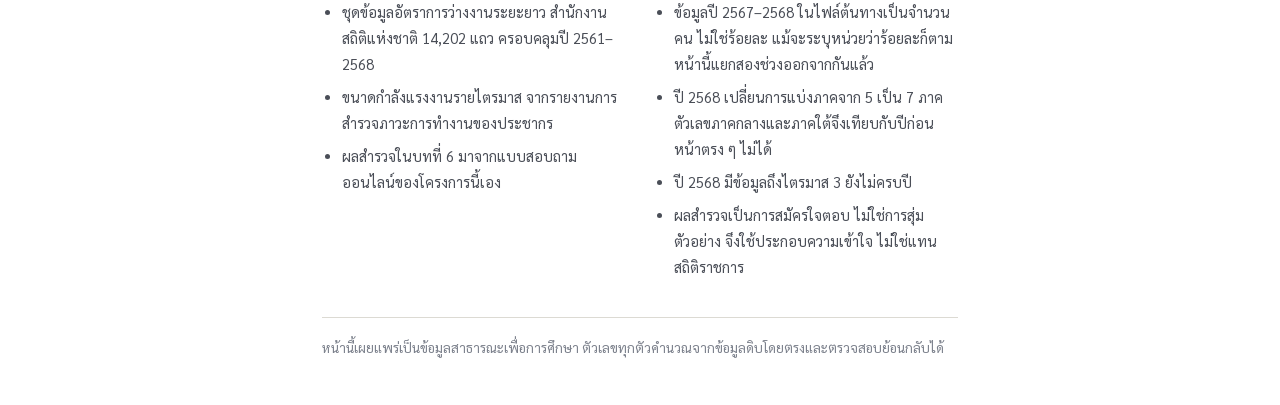
==== commit f6bc0988: "Update API and FORM URLs in indConnect live survey endpoint and form linkex.html" ====
--- a/index.html
+++ b/index.html
@@ -439,8 +439,8 @@
 /* ============================================================
    ตั้งค่า — แก้ 2 บรรทัดนี้หลัง deploy Apps Script และสร้างฟอร์ม
    ============================================================ */
-var API_URL  = '';   // URL ที่ลงท้ายด้วย /exec จาก PublishSurveyData.gs
-var FORM_URL = '';   // ลิงก์ Google Form สำหรับปุ่ม "ตอบแบบสอบถาม"
+var API_URL  = 'https://script.google.com/macros/s/AKfycbyxwRKY4eOz-7nXzG7GklqDp9zWpFg3xwwGewIcWdaKrRoecBgtJHo0VFQUtmeTyRKL/exec';   // URL ที่ลงท้ายด้วย /exec จาก PublishSurveyData.gs
+var FORM_URL = 'https://docs.google.com/forms/d/e/1FAIpQLSelbkhTs4fx3OrwQxWr1I5ZkSsjf6pGsF8LscQ_SOPxM4Sdcw/viewform';   // ลิงก์ Google Form สำหรับปุ่ม "ตอบแบบสอบถาม"
 /* ============================================================ */
 
 (function(){
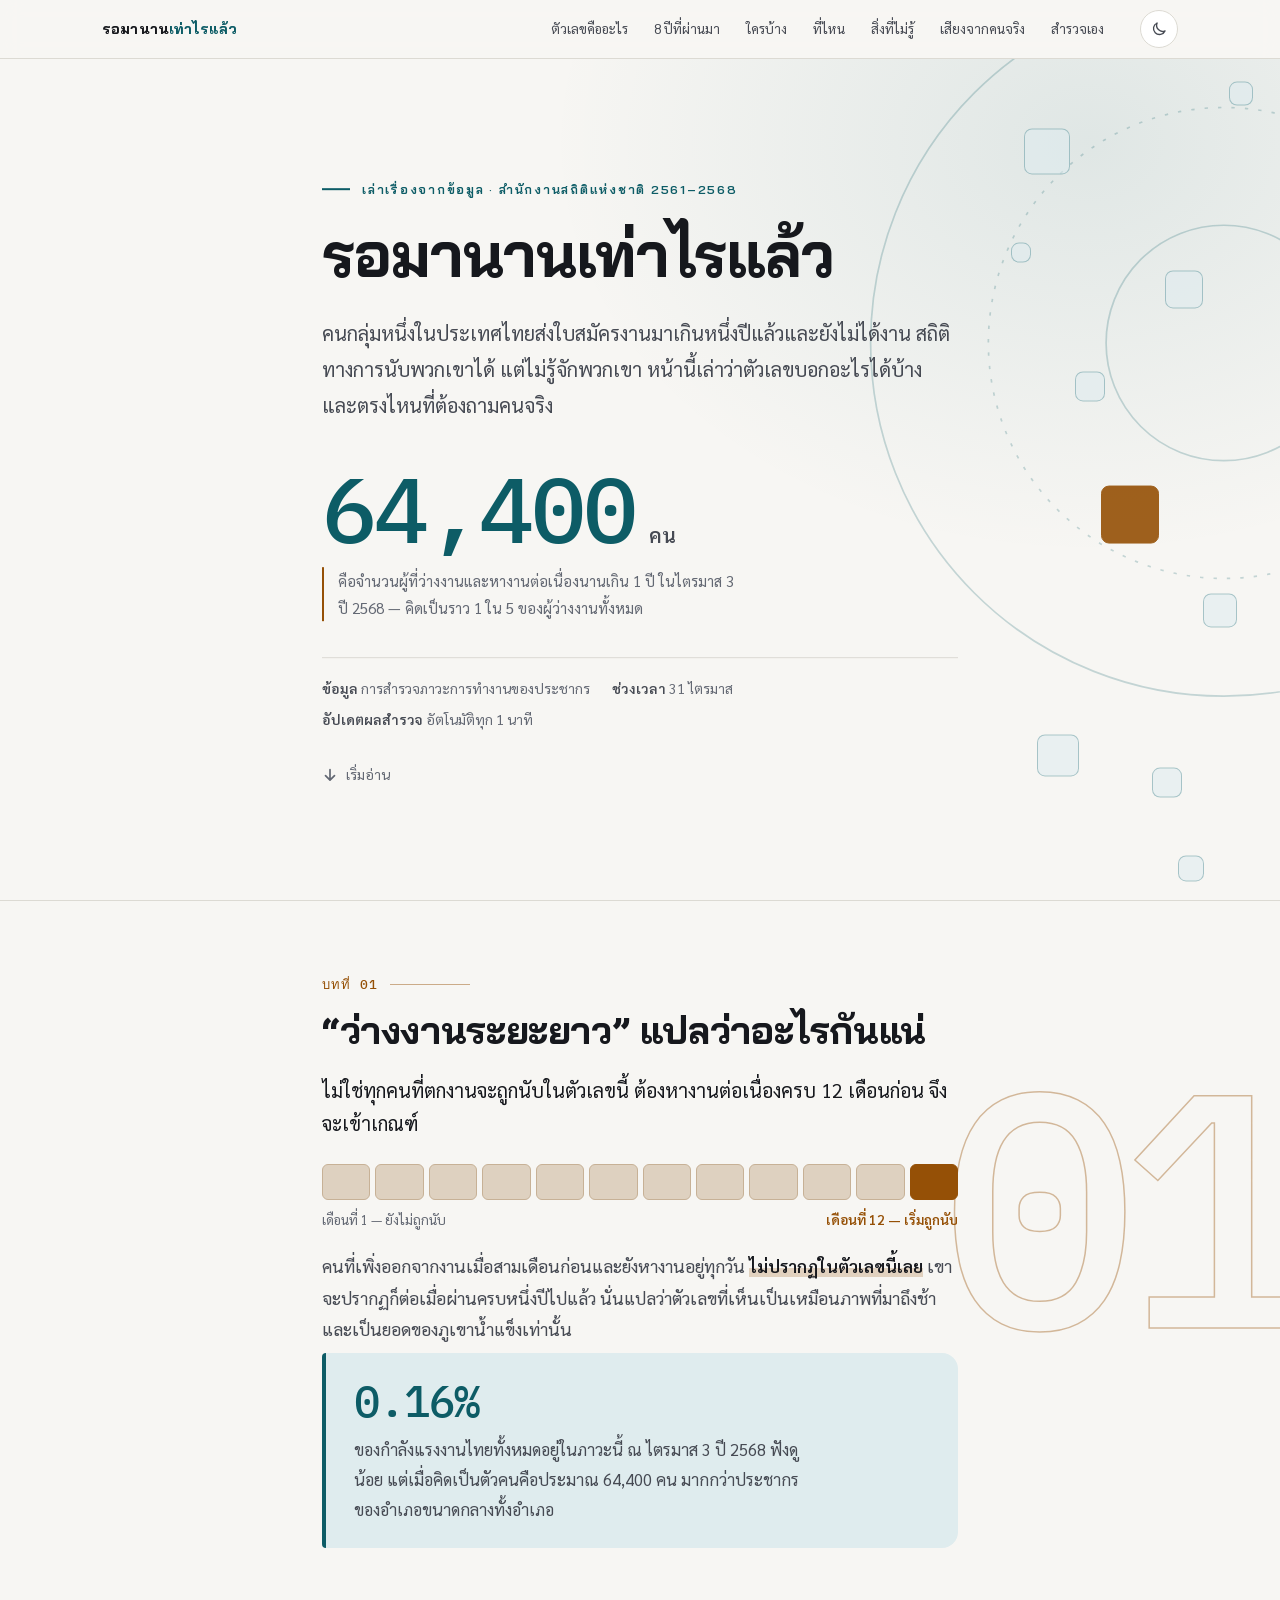
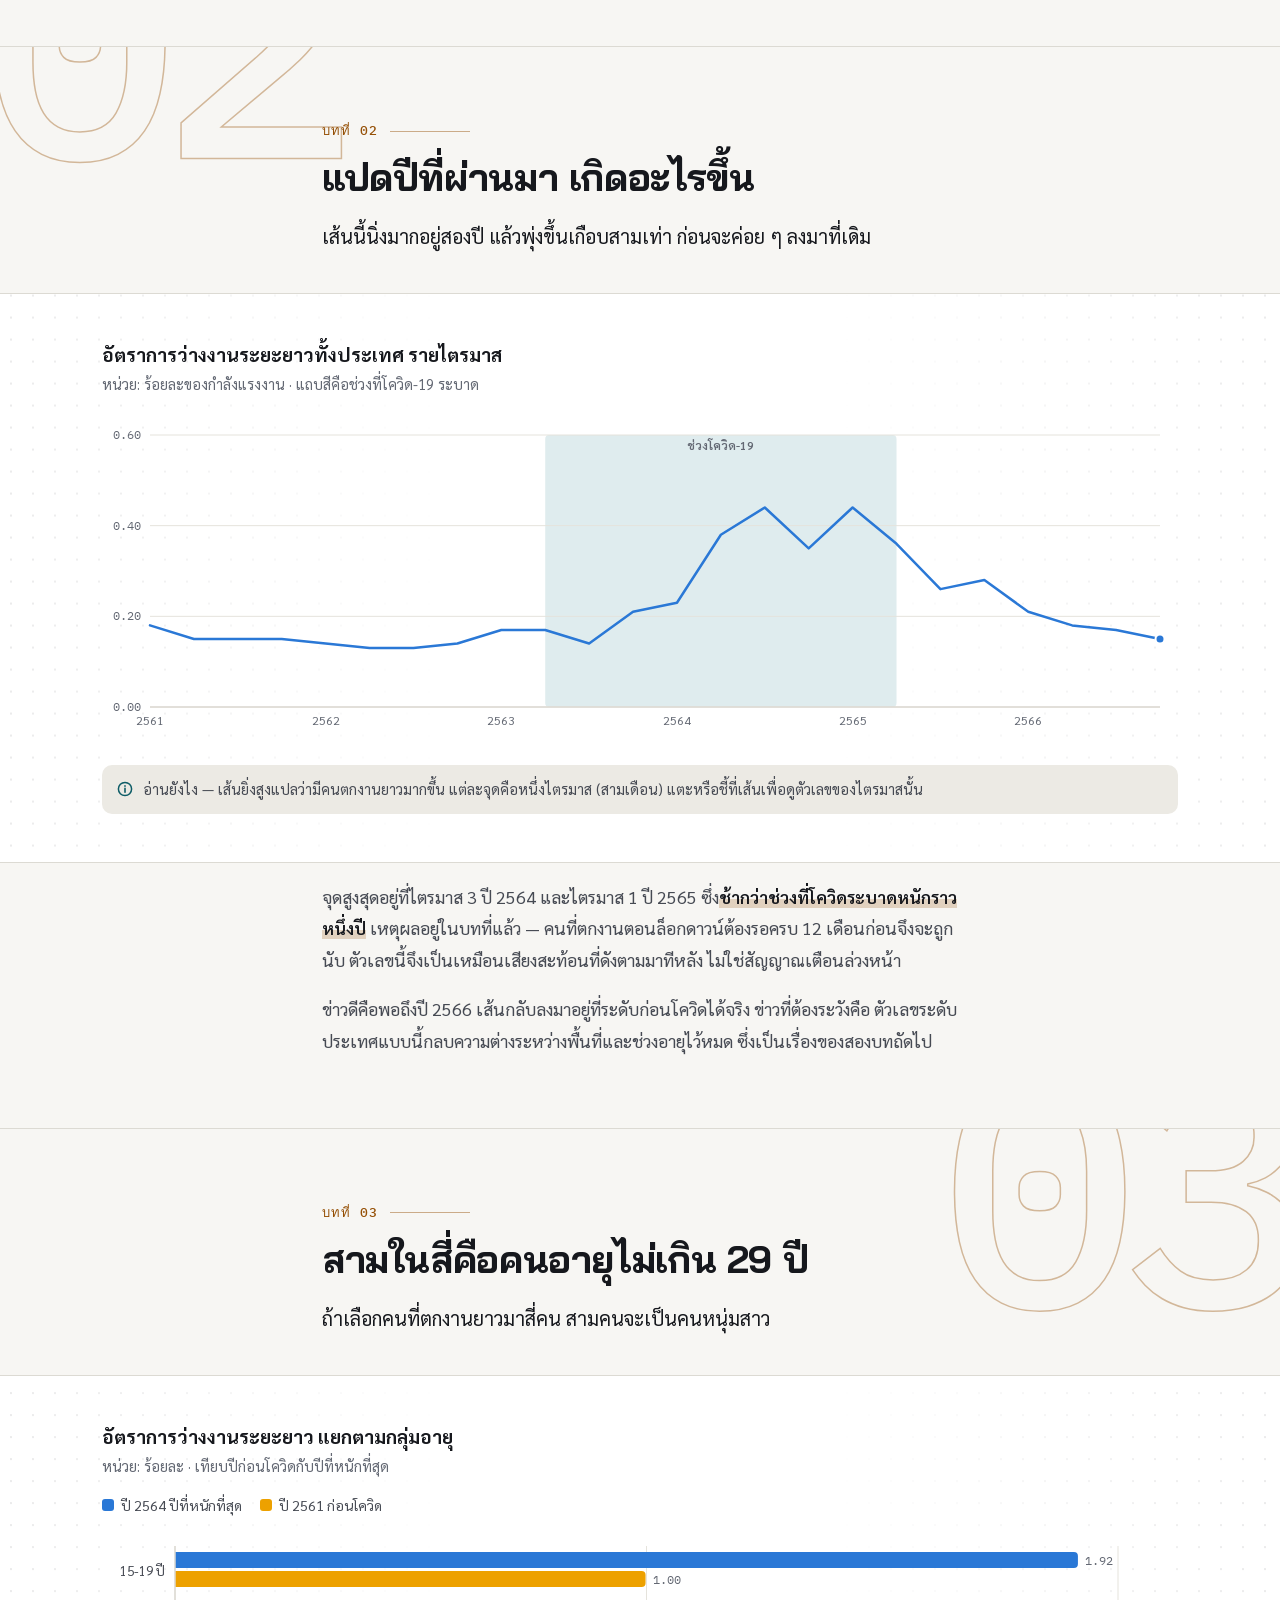
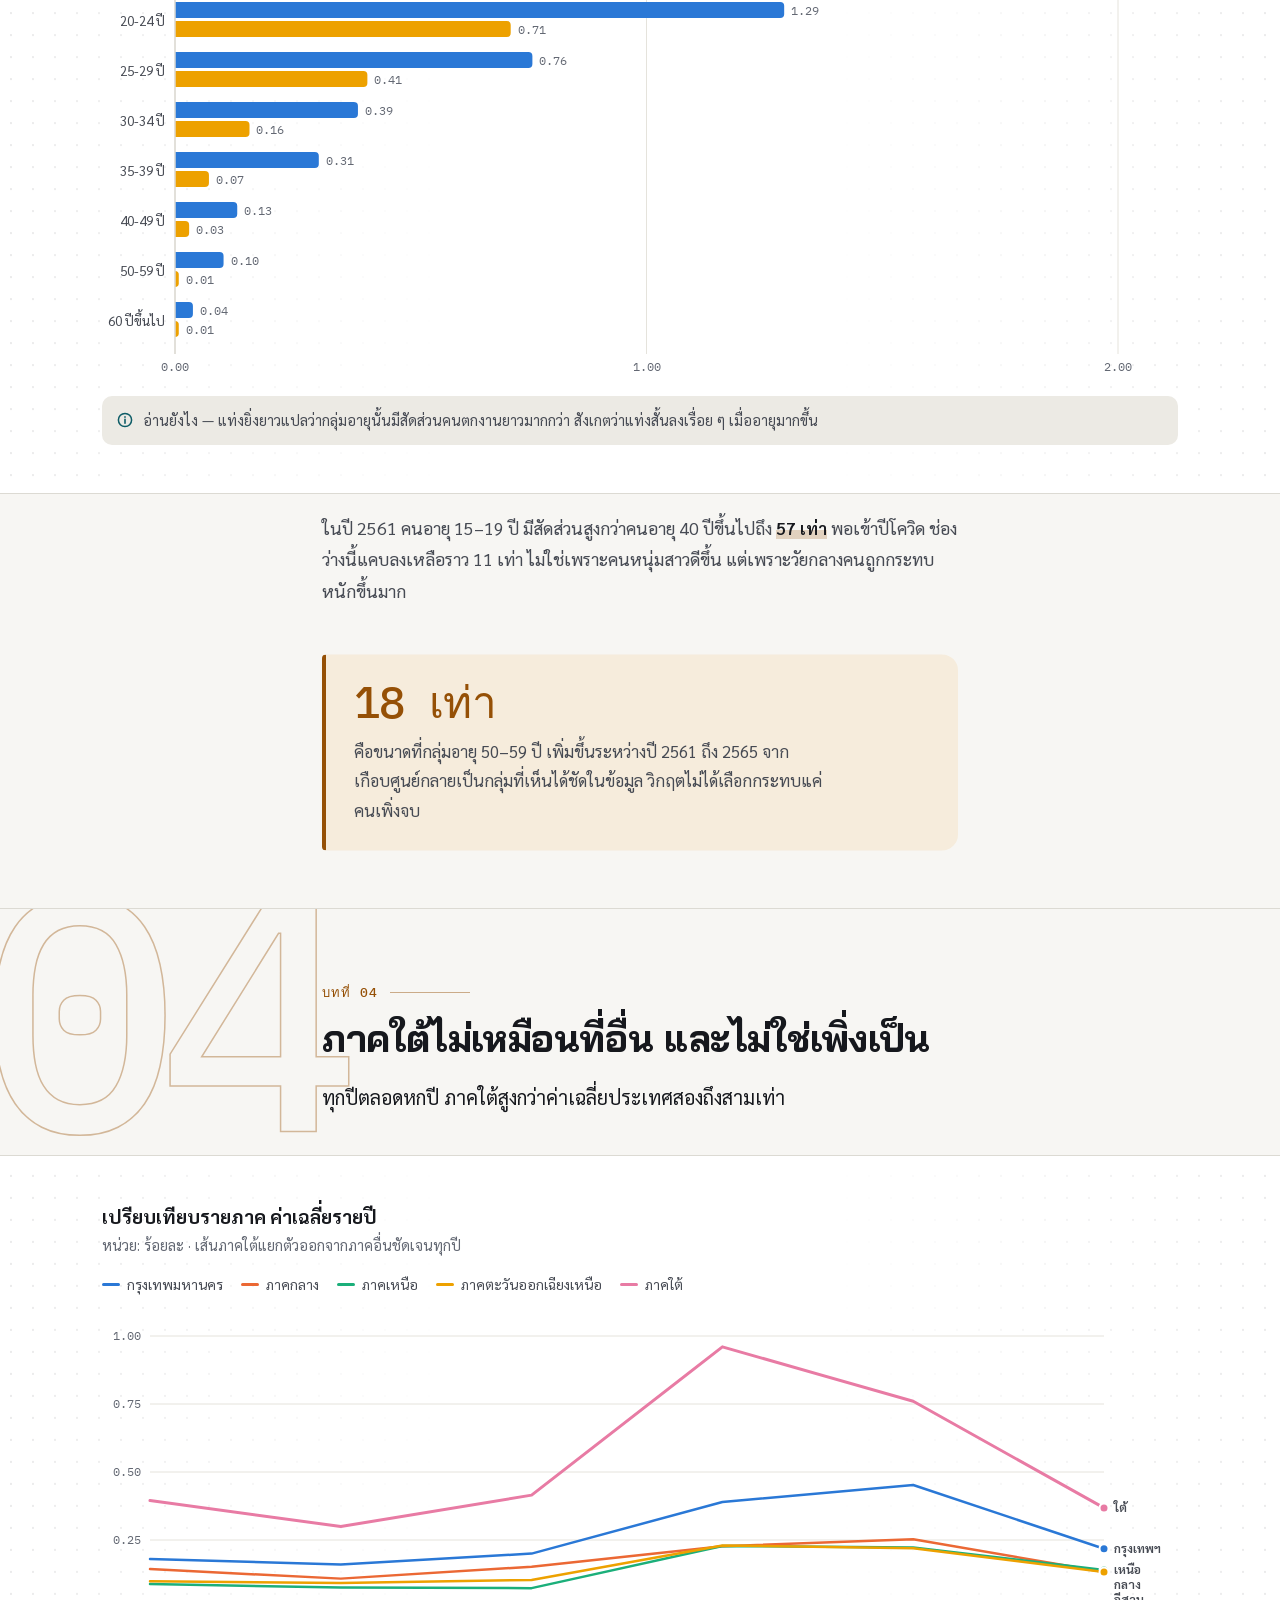
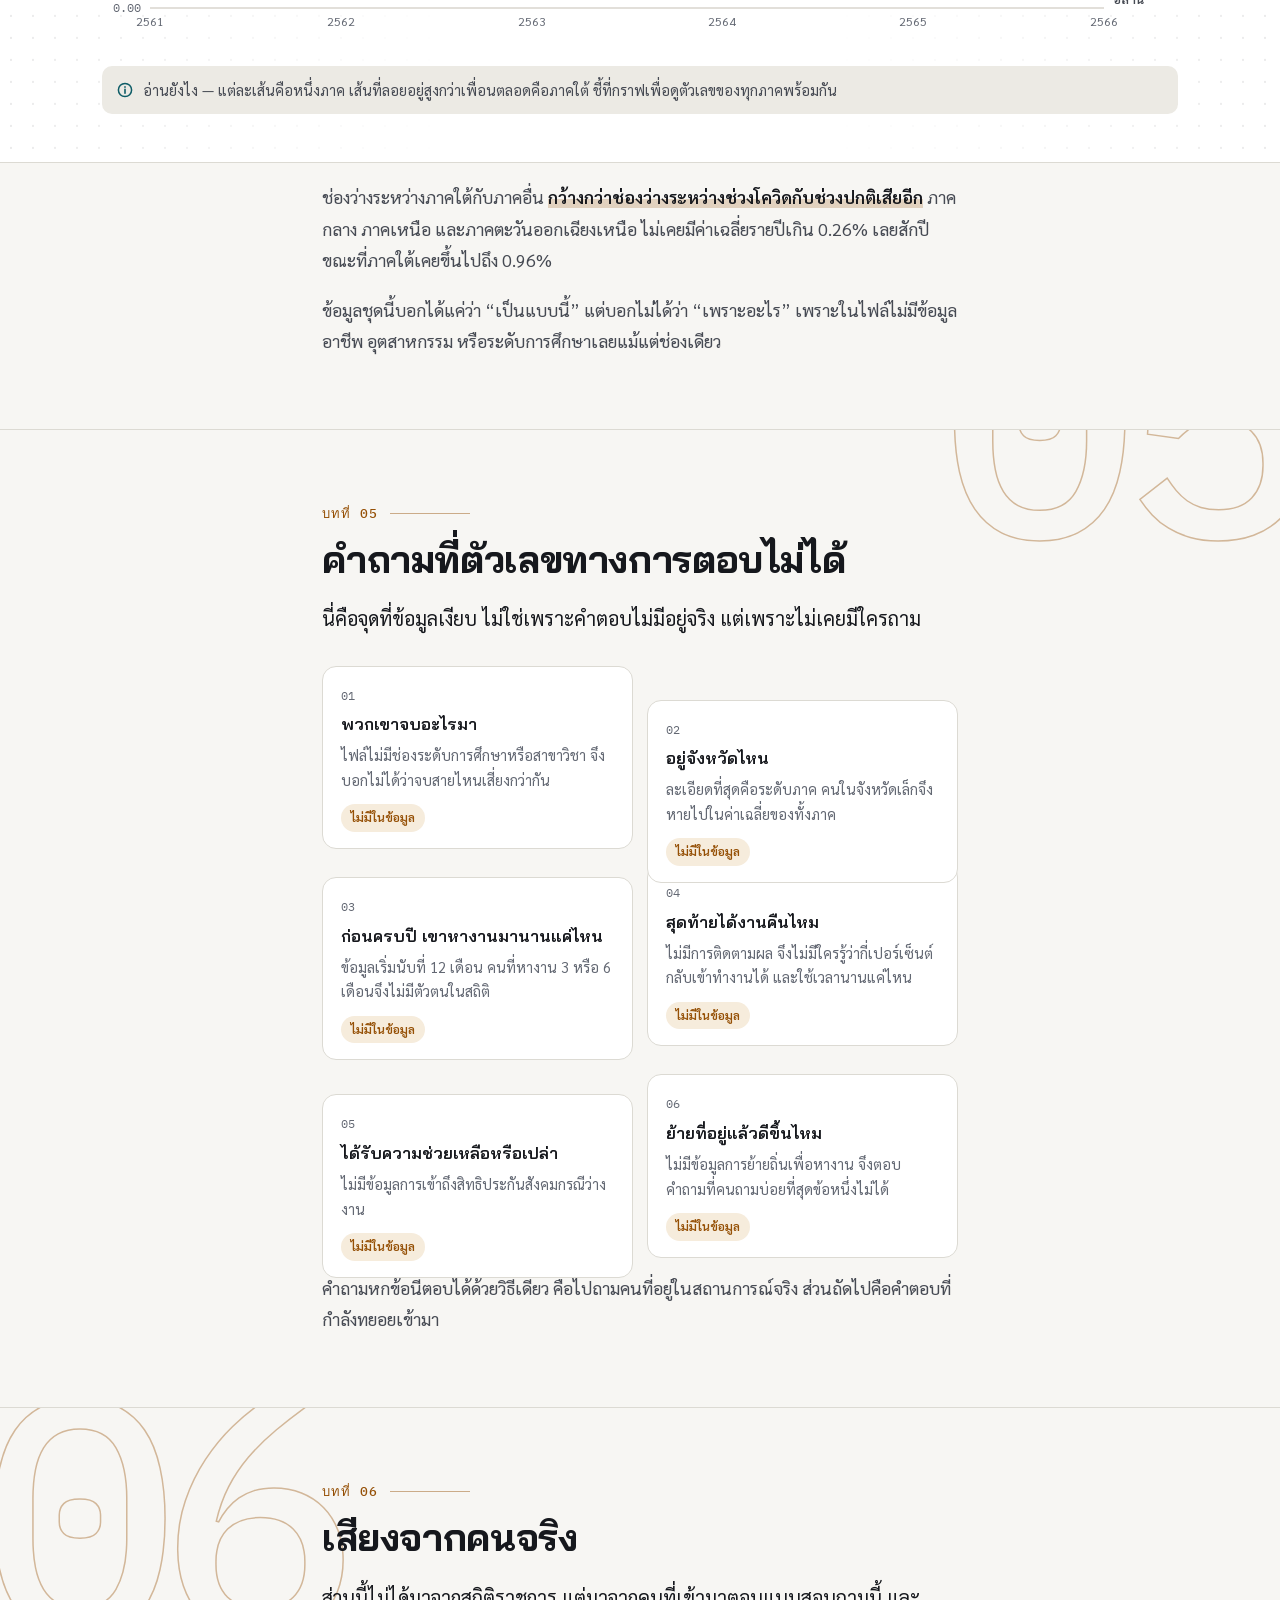
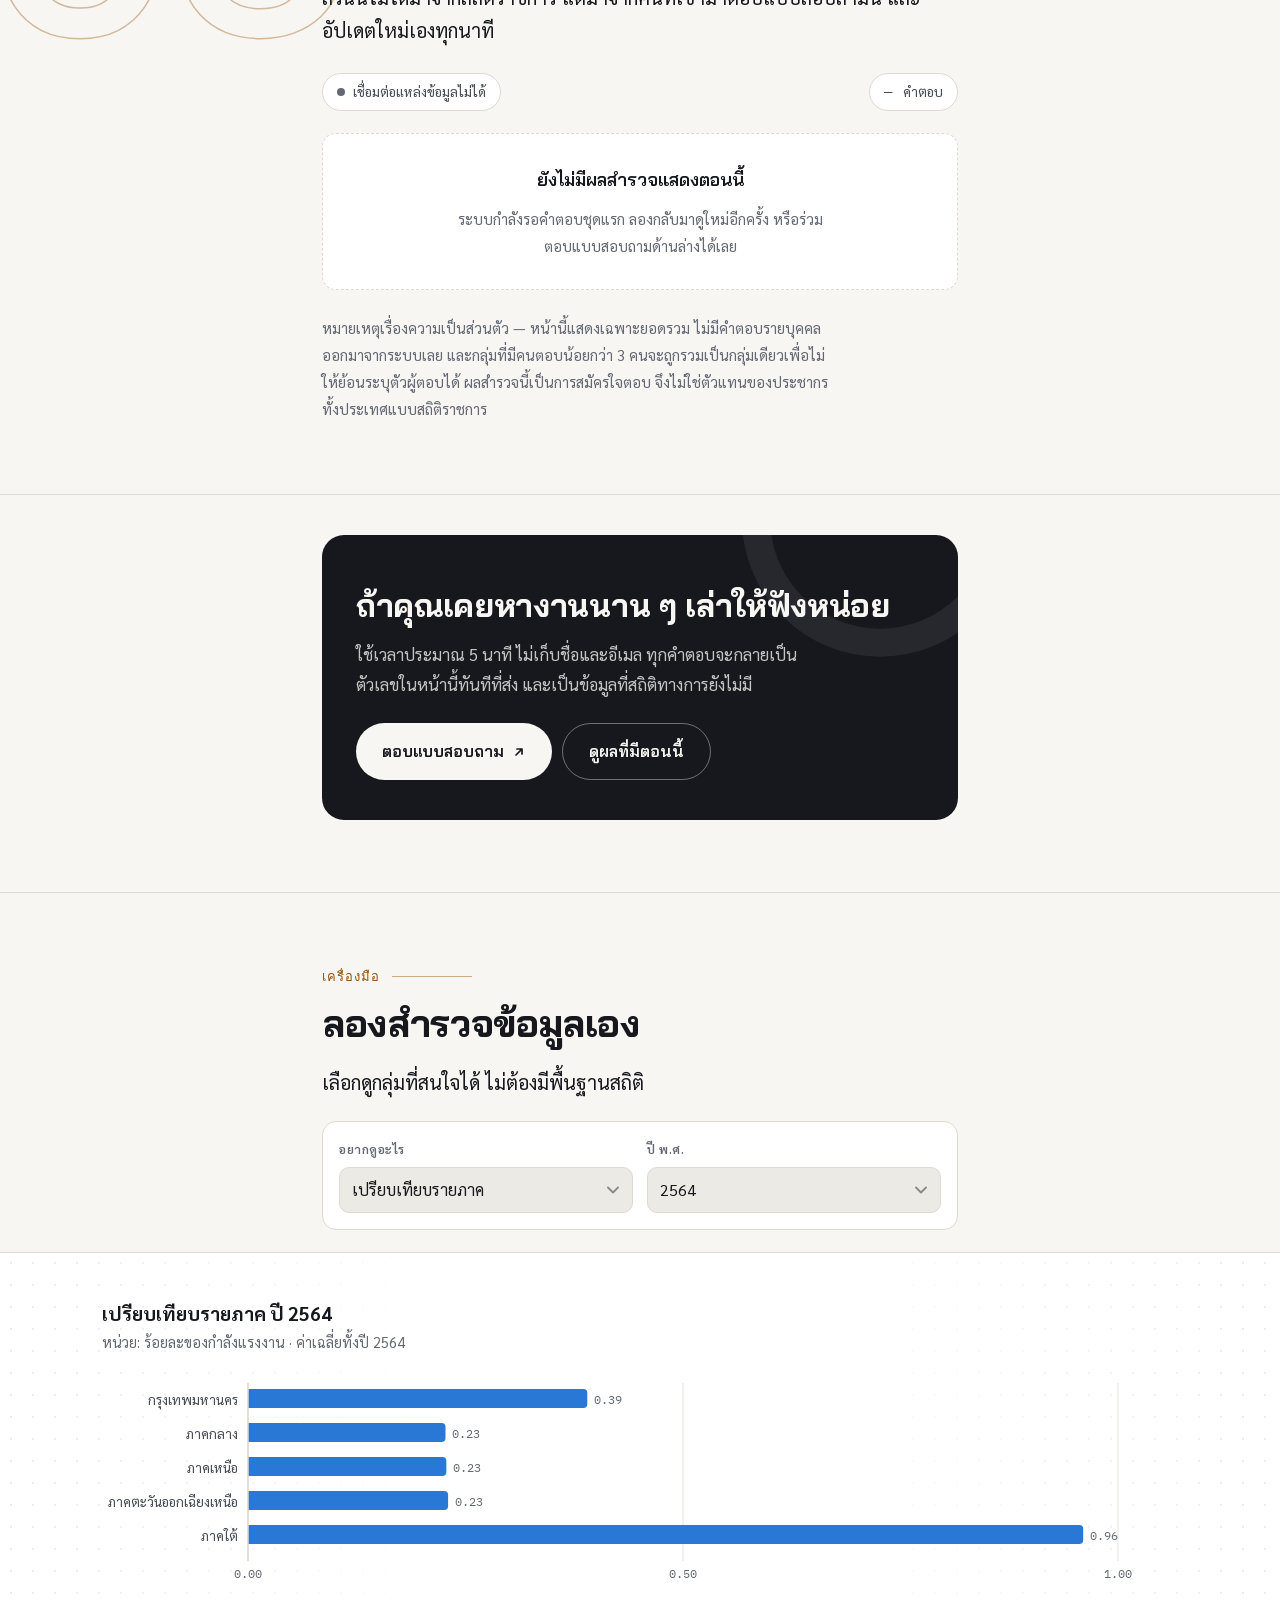
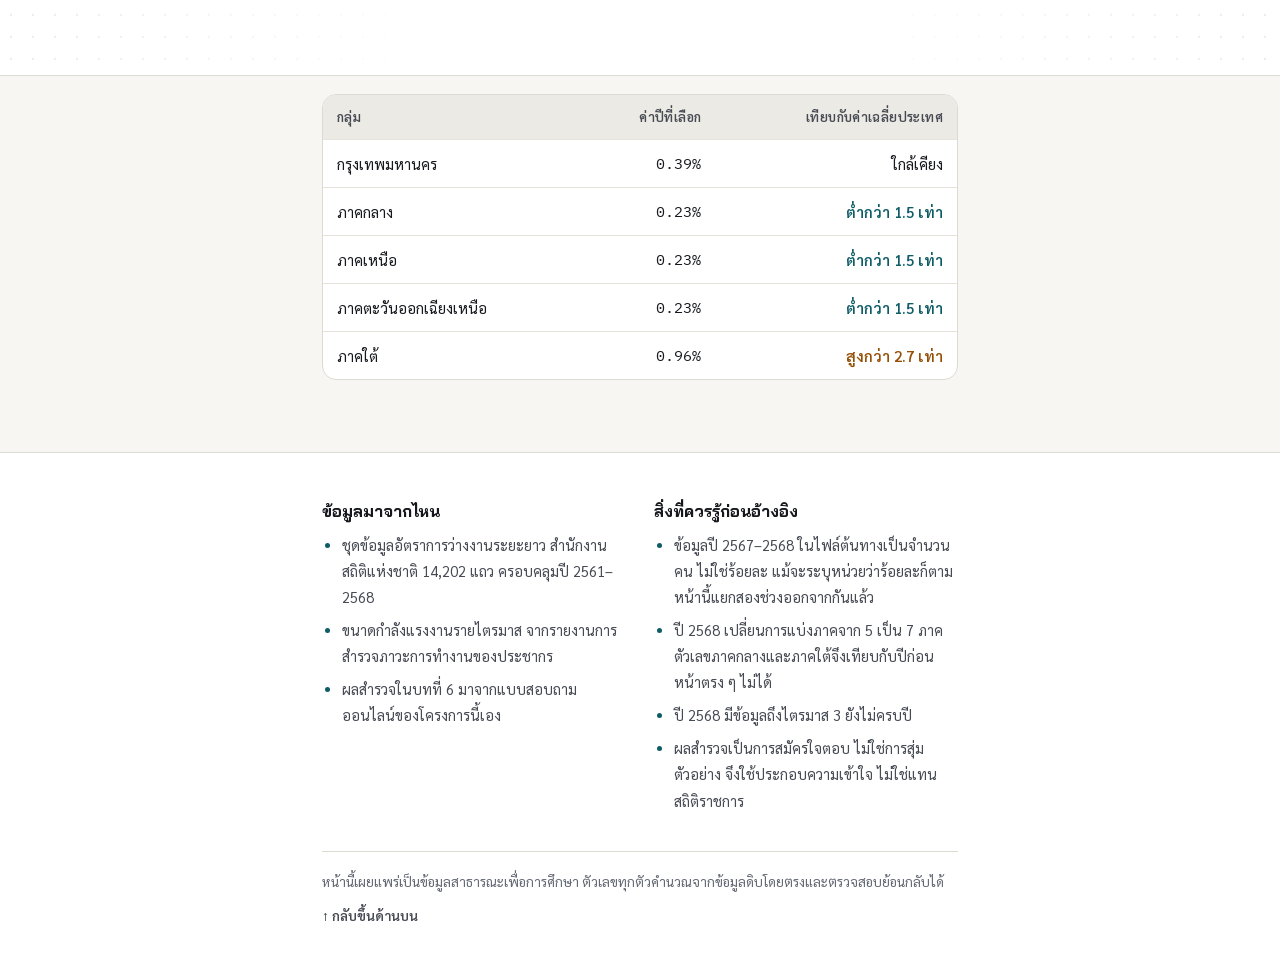
==== commit c313ea49: "Redesign site: split into css/js, UX/UI polish, full parallax - Back up the original single-file sit" ====
--- a/index.html
+++ b/index.html
@@ -5,212 +5,29 @@
 <meta name="viewport" content="width=device-width, initial-scale=1">
 <title>รอมานานเท่าไรแล้ว — คนไทยที่ตกงานเกินหนึ่งปี</title>
 <meta name="description" content="เล่าเรื่องจากข้อมูลการว่างงานระยะยาวของไทย 2561–2568 พร้อมเสียงจากคนที่กำลังหางานจริง อัปเดตแบบเรียลไทม์">
+<meta name="theme-color" content="#f7f6f3" media="(prefers-color-scheme: light)">
+<meta name="theme-color" content="#101317" media="(prefers-color-scheme: dark)">
 <meta property="og:title" content="รอมานานเท่าไรแล้ว — คนไทยที่ตกงานเกินหนึ่งปี">
 <meta property="og:description" content="สถิติทางการบอกว่ามีคนตกงานเกิน 1 ปี ราว 64,000 คน แต่บอกไม่ได้ว่าพวกเขาเป็นใคร นี่คือส่วนที่หายไป">
 <meta property="og:type" content="website">
+<meta name="twitter:card" content="summary">
+<link rel="icon" href="data:image/svg+xml,%3Csvg xmlns='http://www.w3.org/2000/svg' viewBox='0 0 32 32'%3E%3Crect width='32' height='32' rx='8' fill='%230d5c66'/%3E%3Ccircle cx='16' cy='16' r='8' fill='none' stroke='%23f7f6f3' stroke-width='3'/%3E%3Cpath d='M16 11v5l3 2' fill='none' stroke='%23f7f6f3' stroke-width='2.4' stroke-linecap='round'/%3E%3C/svg%3E">
 <link rel="preconnect" href="https://fonts.googleapis.com">
 <link rel="preconnect" href="https://fonts.gstatic.com" crossorigin>
 <link rel="stylesheet" href="https://fonts.googleapis.com/css2?family=Bai+Jamjuree:wght@500;600;700&family=Sarabun:wght@400;500;600;700&family=IBM+Plex+Mono:wght@400;500&display=swap">
-<style>
-:root{
-  color-scheme: light;
-  --paper:#f7f6f3;
-  --paper-2:#ffffff;
-  --sunk:#eceae4;
-  --ink:#16181d;
-  --ink-2:#4a4e57;
-  --ink-3:#7c818c;
-  --rule:#dcdad3;
-  --grid:#e5e3dc;
-  --teal:#0d5c66;
-  --teal-soft:#dfecee;
-  --amber:#a8590a;
-  --amber-soft:#f6ecdc;
-  --on-dark:#f7f6f3;
-  --s1:#2a78d6; --s2:#eb6834; --s3:#1baf7a; --s4:#eda100; --s5:#e87ba4;
-  --shadow:0 1px 2px rgba(22,24,29,.05), 0 14px 34px rgba(22,24,29,.06);
-}
-@media (prefers-color-scheme: dark){:root:not([data-theme="light"]){
-  color-scheme: dark;
-  --paper:#101317; --paper-2:#181c21; --sunk:#1f242a;
-  --ink:#eef0ee; --ink-2:#b2b7bd; --ink-3:#7e848c;
-  --rule:#2a2f36; --grid:#272c33;
-  --teal:#63b8c2; --teal-soft:#10333a;
-  --amber:#e0972f; --amber-soft:#33260f;
-  --on-dark:#101317;
-  --s1:#3987e5; --s2:#d95926; --s3:#199e70; --s4:#c98500; --s5:#d55181;
-  --shadow:0 1px 2px rgba(0,0,0,.5), 0 14px 34px rgba(0,0,0,.35);
-}}
-:root[data-theme="dark"]{
-  color-scheme: dark;
-  --paper:#101317; --paper-2:#181c21; --sunk:#1f242a;
-  --ink:#eef0ee; --ink-2:#b2b7bd; --ink-3:#7e848c;
-  --rule:#2a2f36; --grid:#272c33;
-  --teal:#63b8c2; --teal-soft:#10333a;
-  --amber:#e0972f; --amber-soft:#33260f;
-  --on-dark:#101317;
-  --s1:#3987e5; --s2:#d95926; --s3:#199e70; --s4:#c98500; --s5:#d55181;
-  --shadow:0 1px 2px rgba(0,0,0,.5), 0 14px 34px rgba(0,0,0,.35);
-}
-*{box-sizing:border-box}
-html{scroll-behavior:smooth}
-section[id],header[id]{scroll-margin-top:66px}
-@media (prefers-reduced-motion: reduce){html{scroll-behavior:auto} *{animation-duration:.01ms!important;transition-duration:.01ms!important}}
-body{margin:0;background:var(--paper);color:var(--ink);
-  font-family:"Sarabun",system-ui,-apple-system,sans-serif;font-size:17px;line-height:1.8;
-  -webkit-font-smoothing:antialiased}
-h1,h2,h3,.disp{font-family:"Bai Jamjuree","Sarabun",sans-serif;font-weight:700;margin:0;line-height:1.25;text-wrap:balance}
-.num{font-family:"IBM Plex Mono",ui-monospace,monospace;font-variant-numeric:tabular-nums}
-a{color:var(--teal)}
-
-/* ---------- shell ---------- */
-.col{max-width:680px;margin-inline:auto;padding-inline:22px}
-.wide{max-width:1120px;margin-inline:auto;padding-inline:22px}
-
-/* ---------- nav ---------- */
-nav.bar{position:sticky;top:0;z-index:40;background:color-mix(in srgb, var(--paper) 88%, transparent);
-  backdrop-filter:blur(10px);border-bottom:1px solid var(--rule)}
-.bar-in{max-width:1120px;margin-inline:auto;padding:11px 22px;display:flex;gap:16px;align-items:center;justify-content:space-between}
-.brand{font-family:"Bai Jamjuree",sans-serif;font-weight:700;font-size:14.5px;letter-spacing:.01em;white-space:nowrap}
-.brand em{font-style:normal;color:var(--teal)}
-.bar-links{display:flex;gap:4px;overflow-x:auto;scrollbar-width:none}
-.bar-links::-webkit-scrollbar{display:none}
-.bar-links a{font-size:13.5px;color:var(--ink-2);text-decoration:none;padding:5px 10px;border-radius:99px;white-space:nowrap}
-.bar-links a:hover{background:var(--sunk);color:var(--ink)}
-
-/* ---------- hero ---------- */
-.hero{padding-block:72px 56px;border-bottom:1px solid var(--rule)}
-.kicker{font-family:"Bai Jamjuree",sans-serif;font-size:12.5px;font-weight:600;letter-spacing:.2em;
-  text-transform:uppercase;color:var(--teal)}
-h1{font-size:clamp(34px,7.2vw,60px);margin-top:14px;letter-spacing:-.015em}
-.hero .deck{font-size:clamp(17px,2.3vw,20px);color:var(--ink-2);margin-top:20px;max-width:60ch}
-.hero-num{display:flex;align-items:baseline;gap:14px;margin-top:38px;flex-wrap:wrap}
-.hero-num .big{font-family:"IBM Plex Mono",monospace;font-variant-numeric:tabular-nums;
-  font-size:clamp(46px,11vw,84px);font-weight:500;line-height:1;letter-spacing:-.03em;color:var(--teal)}
-.hero-num .unit{font-size:19px;color:var(--ink-2);font-weight:600}
-.hero-cap{font-size:14.5px;color:var(--ink-3);margin-top:12px}
-.byline{margin-top:34px;padding-top:18px;border-top:1px solid var(--rule);font-size:14px;color:var(--ink-3);
-  display:flex;flex-wrap:wrap;gap:6px 20px}
-.byline b{color:var(--ink-2);font-weight:600}
-
-/* ---------- chapters ---------- */
-section.ch{padding-block:64px}
-section.ch + section.ch{border-top:1px solid var(--rule)}
-.ch-no{font-family:"IBM Plex Mono",monospace;font-size:13px;color:var(--amber);font-weight:500;letter-spacing:.08em}
-h2{font-size:clamp(25px,4.4vw,36px);margin-top:9px;letter-spacing:-.01em}
-.ch p{font-size:17.5px;color:var(--ink-2);margin:18px 0 0;max-width:64ch}
-.ch p strong{color:var(--ink);font-weight:600}
-.lead{font-size:19px!important;color:var(--ink)!important}
-
-/* pull quote / key stat */
-.pull{margin:34px 0 0;padding:22px 26px;background:var(--teal-soft);border-radius:4px 16px 16px 4px;
-  border-left:4px solid var(--teal)}
-.pull .p-num{font-family:"IBM Plex Mono",monospace;font-size:clamp(28px,6vw,42px);font-weight:500;
-  line-height:1.1;color:var(--teal);letter-spacing:-.02em}
-.pull .p-txt{font-size:16.5px;color:var(--ink-2);margin-top:9px;max-width:52ch}
-.pull.amber{background:var(--amber-soft);border-left-color:var(--amber)}
-.pull.amber .p-num{color:var(--amber)}
-
-/* how to read */
-.howto{margin-top:14px;font-size:14.5px;color:var(--ink-3);display:flex;gap:9px;align-items:flex-start;
-  background:var(--sunk);border-radius:10px;padding:11px 14px}
-.howto svg{flex:0 0 auto;margin-top:4px}
-
-/* figure band */
-.band{background:var(--paper-2);border-block:1px solid var(--rule);padding-block:44px;margin-top:40px}
-.fig h3{font-family:"Sarabun",sans-serif;font-size:18px;font-weight:700}
-.fig .sub{font-size:14.5px;color:var(--ink-3);margin-top:4px}
-.chart{width:100%;position:relative;margin-top:20px}
-.chart svg{display:block;width:100%;height:auto;overflow:visible}
-.legend{display:flex;flex-wrap:wrap;gap:7px 18px;margin-top:14px;font-size:14px;color:var(--ink-2)}
-.legend span{display:inline-flex;align-items:center;gap:7px}
-.sw{width:12px;height:12px;border-radius:3px;flex:0 0 auto}
-.sw.line{height:3px;width:18px;border-radius:2px}
-
-/* 12-month explainer */
-.months{display:flex;gap:5px;margin-top:22px;flex-wrap:wrap}
-.months i{flex:1 1 20px;height:34px;border-radius:5px;background:var(--sunk);display:block;
-  border:1px solid var(--rule)}
-.months i.on{background:var(--amber);border-color:var(--amber)}
-.months-lab{display:flex;justify-content:space-between;font-size:13.5px;color:var(--ink-3);margin-top:8px}
-
-/* gap cards */
-.gaps{display:grid;grid-template-columns:repeat(auto-fit,minmax(230px,1fr));gap:14px;margin-top:30px}
-.gap{background:var(--paper-2);border:1px solid var(--rule);border-radius:14px;padding:18px}
-.gap .g-q{font-family:"Bai Jamjuree",sans-serif;font-weight:600;font-size:16.5px;color:var(--ink)}
-.gap .g-a{font-size:14.5px;color:var(--ink-3);margin-top:7px}
-.gap .g-tag{display:inline-block;font-size:12px;font-weight:600;color:var(--amber);background:var(--amber-soft);
-  border-radius:99px;padding:3px 10px;margin-top:11px}
-
-/* live */
-.live-head{display:flex;flex-wrap:wrap;gap:12px;align-items:center;justify-content:space-between;margin-top:26px}
-.live-pill{display:inline-flex;align-items:center;gap:8px;font-size:13.5px;color:var(--ink-2);
-  background:var(--paper-2);border:1px solid var(--rule);border-radius:99px;padding:6px 14px}
-.dot{width:8px;height:8px;border-radius:50%;background:var(--ink-3);flex:0 0 auto}
-.dot.on{background:#0ca30c;animation:pulse 2.4s ease-in-out infinite}
-@keyframes pulse{0%,100%{opacity:1}50%{opacity:.35}}
-.live-grid{display:grid;grid-template-columns:repeat(auto-fit,minmax(280px,1fr));gap:16px;margin-top:22px}
-.lcard{background:var(--paper-2);border:1px solid var(--rule);border-radius:14px;padding:18px 20px}
-.lcard h3{font-family:"Sarabun",sans-serif;font-size:16px;font-weight:700}
-.lcard .lsub{font-size:13.5px;color:var(--ink-3);margin-top:3px;margin-bottom:14px}
-.brow{margin-bottom:13px}
-.brow-t{display:flex;justify-content:space-between;gap:12px;font-size:14.5px;align-items:baseline}
-.brow-t b{font-weight:400;color:var(--ink-2)}
-.brow-t .v{font-family:"IBM Plex Mono",monospace;font-weight:500;color:var(--ink);flex:0 0 auto}
-.track{height:9px;background:var(--sunk);border-radius:99px;margin-top:6px;overflow:hidden}
-.track i{display:block;height:100%;border-radius:99px;background:var(--teal);transition:width .5s ease}
-.track.amber i{background:var(--amber)}
-.empty{background:var(--paper-2);border:1px dashed var(--rule);border-radius:14px;padding:30px 24px;text-align:center;margin-top:22px}
-.empty .e-t{font-family:"Bai Jamjuree",sans-serif;font-weight:600;font-size:18px}
-.empty .e-d{font-size:15px;color:var(--ink-3);margin-top:8px;max-width:46ch;margin-inline:auto}
-
-/* CTA */
-.cta{background:var(--ink);color:var(--on-dark);border-radius:20px;padding:36px 32px;margin-top:40px}
-.cta h2{color:var(--on-dark);font-size:clamp(23px,4vw,31px)}
-.cta p{color:color-mix(in srgb, var(--on-dark) 72%, transparent);margin-top:14px;max-width:52ch;font-size:16.5px}
-.btn{display:inline-block;margin-top:22px;background:var(--on-dark);color:var(--ink);text-decoration:none;
-  font-family:"Bai Jamjuree",sans-serif;font-weight:600;font-size:16px;padding:13px 26px;border-radius:99px}
-.btn:hover{opacity:.88}
-.btn.ghost{background:transparent;color:var(--on-dark);border:1px solid color-mix(in srgb, var(--on-dark) 40%, transparent);margin-left:10px}
-
-/* dashboard */
-.controls{display:flex;flex-wrap:wrap;gap:12px 14px;align-items:flex-end;background:var(--paper-2);
-  border:1px solid var(--rule);border-radius:14px;padding:16px;margin-top:22px}
-.field{display:flex;flex-direction:column;gap:6px;flex:1 1 150px;min-width:140px}
-.field label{font-size:12.5px;font-weight:600;letter-spacing:.04em;text-transform:uppercase;color:var(--ink-3)}
-select{font-family:inherit;font-size:15px;color:var(--ink);background:var(--sunk);border:1px solid var(--rule);
-  border-radius:10px;padding:9px 11px;width:100%}
-select:focus-visible{outline:2px solid var(--teal);outline-offset:1px}
-.tablewrap{overflow-x:auto;border:1px solid var(--rule);border-radius:14px;background:var(--paper-2);margin-top:18px}
-table{border-collapse:collapse;width:100%;font-size:15px;min-width:460px}
-th,td{text-align:right;padding:9px 14px;border-bottom:1px solid var(--grid);white-space:nowrap}
-th:first-child,td:first-child{text-align:left}
-thead th{background:var(--sunk);font-size:13px;font-weight:600;color:var(--ink-2);letter-spacing:.03em}
-tbody tr:last-child td{border-bottom:none}
-td.v{font-family:"IBM Plex Mono",monospace;font-variant-numeric:tabular-nums}
-
-/* tooltip */
-.tip{position:fixed;pointer-events:none;z-index:60;background:var(--paper-2);border:1px solid var(--rule);
-  border-radius:10px;box-shadow:var(--shadow);padding:10px 13px;font-size:14px;opacity:0;transition:opacity .1s;max-width:240px}
-.tip .t-h{font-weight:700;font-size:13.5px;margin-bottom:5px}
-.tip .t-r{display:flex;justify-content:space-between;gap:16px;color:var(--ink-2)}
-.tip .t-v{font-family:"IBM Plex Mono",monospace;color:var(--ink);font-weight:500}
-
-/* footer */
-footer{background:var(--paper-2);border-top:1px solid var(--rule);padding-block:44px;margin-top:0}
-footer h3{font-family:"Bai Jamjuree",sans-serif;font-size:16px;margin-bottom:10px}
-footer p,footer li{font-size:14.5px;color:var(--ink-2)}
-footer ul{padding-left:20px;margin:0}
-footer li{margin-bottom:7px}
-.foot-cols{display:grid;grid-template-columns:repeat(auto-fit,minmax(260px,1fr));gap:28px}
-.fine{margin-top:30px;padding-top:18px;border-top:1px solid var(--rule);font-size:13.5px;color:var(--ink-3)}
-</style>
+<link rel="stylesheet" href="css/style.css">
+<script>
+/* ตั้งธีมที่ผู้ใช้เลือกไว้ก่อน render เพื่อไม่ให้หน้ากระพริบ */
+(function(r){r.className+=' js';try{var t=localStorage.getItem('ltu-theme');if(t==='light'||t==='dark')r.setAttribute('data-theme',t);}catch(e){}})(document.documentElement);
+</script>
 </head>
 <body>
 
-<nav class="bar">
+<a class="skip" href="#main">ข้ามไปยังเนื้อหา</a>
+
+<nav class="bar" aria-label="สารบัญ">
   <div class="bar-in">
-    <div class="brand">รอมานาน<em>เท่าไรแล้ว</em></div>
+    <a class="brand" href="#top">รอมานาน<em>เท่าไรแล้ว</em></a>
     <div class="bar-links">
       <a href="#ch1">ตัวเลขคืออะไร</a>
       <a href="#ch2">8 ปีที่ผ่านมา</a>
@@ -220,16 +37,26 @@
       <a href="#live">เสียงจากคนจริง</a>
       <a href="#dash">สำรวจเอง</a>
     </div>
-  </div>
+    <button class="theme-btn" id="themeBtn" type="button" aria-label="สลับโหมดสว่าง/มืด" title="สลับโหมดสว่าง/มืด">
+      <svg class="i-moon" width="18" height="18" viewBox="0 0 24 24" aria-hidden="true"><path d="M20 14.5A8 8 0 0 1 9.5 4a8 8 0 1 0 10.5 10.5z" fill="none" stroke="currentColor" stroke-width="1.8" stroke-linejoin="round"/></svg>
+      <svg class="i-sun" width="18" height="18" viewBox="0 0 24 24" aria-hidden="true"><circle cx="12" cy="12" r="4" fill="none" stroke="currentColor" stroke-width="1.8"/><path d="M12 2.5v2.2M12 19.3v2.2M2.5 12h2.2M19.3 12h2.2M5.3 5.3l1.6 1.6M17.1 17.1l1.6 1.6M5.3 18.7l1.6-1.6M17.1 6.9l1.6-1.6" stroke="currentColor" stroke-width="1.8" stroke-linecap="round"/></svg>
+    </button>
+  </div>
+  <div class="progress" id="progress" aria-hidden="true"></div>
 </nav>
 
-<header class="hero">
-  <div class="col">
+<header class="hero" id="top" data-px>
+  <div class="hero-scene" aria-hidden="true">
+    <div class="layer far"><svg viewBox="0 0 600 600" preserveAspectRatio="xMidYMid slice"><circle cx="420" cy="220" r="210" fill="none" stroke="currentColor" stroke-width="1"/><circle cx="420" cy="220" r="140" fill="none" stroke="currentColor" stroke-width="1" stroke-dasharray="2 6"/><circle cx="420" cy="220" r="70" fill="none" stroke="currentColor" stroke-width="1"/></svg></div>
+    <div class="layer mid"></div>
+    <div class="layer near"></div>
+  </div>
+  <div class="col hero-fg">
     <div class="kicker">เล่าเรื่องจากข้อมูล · สำนักงานสถิติแห่งชาติ 2561–2568</div>
     <h1>รอมานานเท่าไรแล้ว</h1>
     <p class="deck">คนกลุ่มหนึ่งในประเทศไทยส่งใบสมัครงานมาเกินหนึ่งปีแล้วและยังไม่ได้งาน สถิติทางการนับพวกเขาได้ แต่ไม่รู้จักพวกเขา หน้านี้เล่าว่าตัวเลขบอกอะไรได้บ้าง และตรงไหนที่ต้องถามคนจริง</p>
     <div class="hero-num">
-      <span class="big num" id="heroNum">0</span>
+      <span class="big num" id="heroNum">64,400</span>
       <span class="unit">คน</span>
     </div>
     <p class="hero-cap">คือจำนวนผู้ที่ว่างงานและหางานต่อเนื่องนานเกิน 1 ปี ในไตรมาส 3 ปี 2568 — คิดเป็นราว 1 ใน 5 ของผู้ว่างงานทั้งหมด</p>
@@ -238,12 +65,19 @@
       <span><b>ช่วงเวลา</b> 31 ไตรมาส</span>
       <span><b>อัปเดตผลสำรวจ</b> อัตโนมัติทุก 1 นาที</span>
     </div>
+    <a class="scroll-cue" href="#ch1">
+      <svg width="16" height="16" viewBox="0 0 16 16" aria-hidden="true"><path d="M8 2.5v10M3.5 8.5 8 13l4.5-4.5" fill="none" stroke="currentColor" stroke-width="1.7" stroke-linecap="round" stroke-linejoin="round"/></svg>
+      เริ่มอ่าน
+    </a>
   </div>
 </header>
 
+<main id="main">
+
 <!-- ======== บทที่ 1 ======== -->
-<section class="ch" id="ch1">
-  <div class="col">
+<section class="ch" id="ch1" data-px>
+  <div class="ch-bg" aria-hidden="true">01</div>
+  <div class="col reveal">
     <div class="ch-no">บทที่ 01</div>
     <h2>“ว่างงานระยะยาว” แปลว่าอะไรกันแน่</h2>
     <p class="lead">ไม่ใช่ทุกคนที่ตกงานจะถูกนับในตัวเลขนี้ ต้องหางานต่อเนื่องครบ 12 เดือนก่อน จึงจะเข้าเกณฑ์</p>
@@ -258,13 +92,14 @@
 </section>
 
 <!-- ======== บทที่ 2 ======== -->
-<section class="ch" id="ch2">
-  <div class="col">
+<section class="ch" id="ch2" data-px>
+  <div class="ch-bg" aria-hidden="true">02</div>
+  <div class="col reveal">
     <div class="ch-no">บทที่ 02</div>
     <h2>แปดปีที่ผ่านมา เกิดอะไรขึ้น</h2>
     <p class="lead">เส้นนี้นิ่งมากอยู่สองปี แล้วพุ่งขึ้นเกือบสามเท่า ก่อนจะค่อย ๆ ลงมาที่เดิม</p>
   </div>
-  <div class="band">
+  <figure class="band">
     <div class="wide fig">
       <h3>อัตราการว่างงานระยะยาวทั้งประเทศ รายไตรมาส</h3>
       <div class="sub">หน่วย: ร้อยละของกำลังแรงงาน · แถบสีคือช่วงที่โควิด-19 ระบาด</div>
@@ -274,33 +109,34 @@
         <div>อ่านยังไง — เส้นยิ่งสูงแปลว่ามีคนตกงานยาวมากขึ้น แต่ละจุดคือหนึ่งไตรมาส (สามเดือน) แตะหรือชี้ที่เส้นเพื่อดูตัวเลขของไตรมาสนั้น</div>
       </div>
     </div>
-  </div>
-  <div class="col">
+  </figure>
+  <div class="col reveal">
     <p>จุดสูงสุดอยู่ที่ไตรมาส 3 ปี 2564 และไตรมาส 1 ปี 2565 ซึ่ง<strong>ช้ากว่าช่วงที่โควิดระบาดหนักราวหนึ่งปี</strong> เหตุผลอยู่ในบทที่แล้ว — คนที่ตกงานตอนล็อกดาวน์ต้องรอครบ 12 เดือนก่อนจึงจะถูกนับ ตัวเลขนี้จึงเป็นเหมือนเสียงสะท้อนที่ดังตามมาทีหลัง ไม่ใช่สัญญาณเตือนล่วงหน้า</p>
     <p>ข่าวดีคือพอถึงปี 2566 เส้นกลับลงมาอยู่ที่ระดับก่อนโควิดได้จริง ข่าวที่ต้องระวังคือ ตัวเลขระดับประเทศแบบนี้กลบความต่างระหว่างพื้นที่และช่วงอายุไว้หมด ซึ่งเป็นเรื่องของสองบทถัดไป</p>
   </div>
 </section>
 
 <!-- ======== บทที่ 3 ======== -->
-<section class="ch" id="ch3">
-  <div class="col">
+<section class="ch" id="ch3" data-px>
+  <div class="ch-bg" aria-hidden="true">03</div>
+  <div class="col reveal">
     <div class="ch-no">บทที่ 03</div>
     <h2>สามในสี่คือคนอายุไม่เกิน 29 ปี</h2>
     <p class="lead">ถ้าเลือกคนที่ตกงานยาวมาสี่คน สามคนจะเป็นคนหนุ่มสาว</p>
   </div>
-  <div class="band">
+  <figure class="band">
     <div class="wide fig">
       <h3>อัตราการว่างงานระยะยาว แยกตามกลุ่มอายุ</h3>
       <div class="sub">หน่วย: ร้อยละ · เทียบปีก่อนโควิดกับปีที่หนักที่สุด</div>
+      <div class="legend" id="lAge"></div>
       <div class="chart" id="cAge"></div>
-      <div class="legend" id="lAge"></div>
       <div class="howto">
         <svg width="16" height="16" viewBox="0 0 16 16" aria-hidden="true"><circle cx="8" cy="8" r="6.6" fill="none" stroke="currentColor" stroke-width="1.5"/><path d="M8 7.2v4M8 4.9v.4" stroke="currentColor" stroke-width="1.6" stroke-linecap="round"/></svg>
         <div>อ่านยังไง — แท่งยิ่งยาวแปลว่ากลุ่มอายุนั้นมีสัดส่วนคนตกงานยาวมากกว่า สังเกตว่าแท่งสั้นลงเรื่อย ๆ เมื่ออายุมากขึ้น</div>
       </div>
     </div>
-  </div>
-  <div class="col">
+  </figure>
+  <div class="col reveal">
     <p>ในปี 2561 คนอายุ 15–19 ปี มีสัดส่วนสูงกว่าคนอายุ 40 ปีขึ้นไปถึง <strong>57 เท่า</strong> พอเข้าปีโควิด ช่องว่างนี้แคบลงเหลือราว 11 เท่า ไม่ใช่เพราะคนหนุ่มสาวดีขึ้น แต่เพราะวัยกลางคนถูกกระทบหนักขึ้นมาก</p>
     <div class="pull amber">
       <div class="p-num">18 เท่า</div>
@@ -310,33 +146,35 @@
 </section>
 
 <!-- ======== บทที่ 4 ======== -->
-<section class="ch" id="ch4">
-  <div class="col">
+<section class="ch" id="ch4" data-px>
+  <div class="ch-bg" aria-hidden="true">04</div>
+  <div class="col reveal">
     <div class="ch-no">บทที่ 04</div>
     <h2>ภาคใต้ไม่เหมือนที่อื่น และไม่ใช่เพิ่งเป็น</h2>
     <p class="lead">ทุกปีตลอดหกปี ภาคใต้สูงกว่าค่าเฉลี่ยประเทศสองถึงสามเท่า</p>
   </div>
-  <div class="band">
+  <figure class="band">
     <div class="wide fig">
       <h3>เปรียบเทียบรายภาค ค่าเฉลี่ยรายปี</h3>
       <div class="sub">หน่วย: ร้อยละ · เส้นภาคใต้แยกตัวออกจากภาคอื่นชัดเจนทุกปี</div>
+      <div class="legend" id="lRegion"></div>
       <div class="chart" id="cRegion"></div>
-      <div class="legend" id="lRegion"></div>
       <div class="howto">
         <svg width="16" height="16" viewBox="0 0 16 16" aria-hidden="true"><circle cx="8" cy="8" r="6.6" fill="none" stroke="currentColor" stroke-width="1.5"/><path d="M8 7.2v4M8 4.9v.4" stroke="currentColor" stroke-width="1.6" stroke-linecap="round"/></svg>
         <div>อ่านยังไง — แต่ละเส้นคือหนึ่งภาค เส้นที่ลอยอยู่สูงกว่าเพื่อนตลอดคือภาคใต้ ชี้ที่กราฟเพื่อดูตัวเลขของทุกภาคพร้อมกัน</div>
       </div>
     </div>
-  </div>
-  <div class="col">
+  </figure>
+  <div class="col reveal">
     <p>ช่องว่างระหว่างภาคใต้กับภาคอื่น <strong>กว้างกว่าช่องว่างระหว่างช่วงโควิดกับช่วงปกติเสียอีก</strong> ภาคกลาง ภาคเหนือ และภาคตะวันออกเฉียงเหนือ ไม่เคยมีค่าเฉลี่ยรายปีเกิน 0.26% เลยสักปี ขณะที่ภาคใต้เคยขึ้นไปถึง 0.96%</p>
     <p>ข้อมูลชุดนี้บอกได้แค่ว่า “เป็นแบบนี้” แต่บอกไม่ได้ว่า “เพราะอะไร” เพราะในไฟล์ไม่มีข้อมูลอาชีพ อุตสาหกรรม หรือระดับการศึกษาเลยแม้แต่ช่องเดียว</p>
   </div>
 </section>
 
 <!-- ======== บทที่ 5 ======== -->
-<section class="ch" id="ch5">
-  <div class="col">
+<section class="ch" id="ch5" data-px>
+  <div class="ch-bg" aria-hidden="true">05</div>
+  <div class="col reveal">
     <div class="ch-no">บทที่ 05</div>
     <h2>คำถามที่ตัวเลขทางการตอบไม่ได้</h2>
     <p class="lead">นี่คือจุดที่ข้อมูลเงียบ ไม่ใช่เพราะคำตอบไม่มีอยู่จริง แต่เพราะไม่เคยมีใครถาม</p>
@@ -348,40 +186,44 @@
       <div class="gap"><div class="g-q">ได้รับความช่วยเหลือหรือเปล่า</div><div class="g-a">ไม่มีข้อมูลการเข้าถึงสิทธิประกันสังคมกรณีว่างงาน</div><div class="g-tag">ไม่มีในข้อมูล</div></div>
       <div class="gap"><div class="g-q">ย้ายที่อยู่แล้วดีขึ้นไหม</div><div class="g-a">ไม่มีข้อมูลการย้ายถิ่นเพื่อหางาน จึงตอบคำถามที่คนถามบ่อยที่สุดข้อหนึ่งไม่ได้</div><div class="g-tag">ไม่มีในข้อมูล</div></div>
     </div>
-    <p style="margin-top:28px">คำถามหกข้อนี้ตอบได้ด้วยวิธีเดียว คือไปถามคนที่อยู่ในสถานการณ์จริง ส่วนถัดไปคือคำตอบที่กำลังทยอยเข้ามา</p>
+    <p class="bridge">คำถามหกข้อนี้ตอบได้ด้วยวิธีเดียว คือไปถามคนที่อยู่ในสถานการณ์จริง ส่วนถัดไปคือคำตอบที่กำลังทยอยเข้ามา</p>
   </div>
 </section>
 
 <!-- ======== เสียงจากคนจริง ======== -->
-<section class="ch" id="live">
-  <div class="col">
+<section class="ch" id="live" data-px>
+  <div class="ch-bg" aria-hidden="true">06</div>
+  <div class="col reveal">
     <div class="ch-no">บทที่ 06</div>
     <h2>เสียงจากคนจริง</h2>
     <p class="lead">ส่วนนี้ไม่ได้มาจากสถิติราชการ แต่มาจากคนที่เข้ามาตอบแบบสอบถามนี้ และอัปเดตใหม่เองทุกนาที</p>
     <div class="live-head">
-      <span class="live-pill"><span class="dot" id="liveDot"></span><span id="liveStatus">กำลังโหลดข้อมูล…</span></span>
+      <span class="live-pill" role="status" aria-live="polite"><span class="dot" id="liveDot"></span><span id="liveStatus">กำลังโหลดข้อมูล…</span></span>
       <span class="live-pill"><b class="num" id="liveTotal">—</b>&nbsp;คำตอบ</span>
     </div>
-    <div id="liveBody"></div>
-    <p style="margin-top:24px;font-size:15px;color:var(--ink-3)">หมายเหตุเรื่องความเป็นส่วนตัว — หน้านี้แสดงเฉพาะยอดรวม ไม่มีคำตอบรายบุคคลออกมาจากระบบเลย และกลุ่มที่มีคนตอบน้อยกว่า 3 คนจะถูกรวมเป็นกลุ่มเดียวเพื่อไม่ให้ย้อนระบุตัวผู้ตอบได้ ผลสำรวจนี้เป็นการสมัครใจตอบ จึงไม่ใช่ตัวแทนของประชากรทั้งประเทศแบบสถิติราชการ</p>
+    <div id="liveBody"><div class="skeleton" aria-hidden="true"></div></div>
+    <p class="note">หมายเหตุเรื่องความเป็นส่วนตัว — หน้านี้แสดงเฉพาะยอดรวม ไม่มีคำตอบรายบุคคลออกมาจากระบบเลย และกลุ่มที่มีคนตอบน้อยกว่า 3 คนจะถูกรวมเป็นกลุ่มเดียวเพื่อไม่ให้ย้อนระบุตัวผู้ตอบได้ ผลสำรวจนี้เป็นการสมัครใจตอบ จึงไม่ใช่ตัวแทนของประชากรทั้งประเทศแบบสถิติราชการ</p>
   </div>
 </section>
 
 <!-- ======== CTA ======== -->
-<section class="ch" style="padding-top:0;border-top:none">
-  <div class="col">
+<section class="ch flush" data-px>
+  <div class="col reveal">
     <div class="cta">
       <h2>ถ้าคุณเคยหางานนาน ๆ เล่าให้ฟังหน่อย</h2>
       <p>ใช้เวลาประมาณ 5 นาที ไม่เก็บชื่อและอีเมล ทุกคำตอบจะกลายเป็นตัวเลขในหน้านี้ทันทีที่ส่ง และเป็นข้อมูลที่สถิติทางการยังไม่มี</p>
-      <a class="btn" id="formLink" href="#" target="_blank" rel="noopener">ตอบแบบสอบถาม</a>
-      <a class="btn ghost" href="#live">ดูผลที่มีตอนนี้</a>
+      <div class="cta-actions">
+        <a class="btn" id="formLink" href="#" target="_blank" rel="noopener">ตอบแบบสอบถาม
+          <svg width="14" height="14" viewBox="0 0 14 14" aria-hidden="true"><path d="M4 10 10 4M5 4h5v5" fill="none" stroke="currentColor" stroke-width="1.7" stroke-linecap="round" stroke-linejoin="round"/></svg></a>
+        <a class="btn ghost" href="#live">ดูผลที่มีตอนนี้</a>
+      </div>
     </div>
   </div>
 </section>
 
 <!-- ======== DASHBOARD ======== -->
-<section class="ch" id="dash">
-  <div class="col">
+<section class="ch" id="dash" data-px>
+  <div class="col reveal">
     <div class="ch-no">เครื่องมือ</div>
     <h2>ลองสำรวจข้อมูลเอง</h2>
     <p class="lead">เลือกดูกลุ่มที่สนใจได้ ไม่ต้องมีพื้นฐานสถิติ</p>
@@ -396,17 +238,19 @@
       <div class="field"><label for="fYear">ปี พ.ศ.</label><select id="fYear"></select></div>
     </div>
   </div>
-  <div class="band" style="margin-top:22px">
-    <div class="wide fig">
+  <figure class="band tight">
+    <div class="wide fig" aria-live="polite">
       <h3 id="dashTitle">เปรียบเทียบรายภาค</h3>
       <div class="sub" id="dashSub">หน่วย: ร้อยละของกำลังแรงงาน</div>
       <div class="chart" id="cDash"></div>
     </div>
-  </div>
+  </figure>
   <div class="col">
-    <div class="tablewrap"><table id="dashTable"><thead><tr><th>กลุ่ม</th><th>ค่าปีที่เลือก</th><th>เทียบกับค่าเฉลี่ยประเทศ</th></tr></thead><tbody></tbody></table></div>
-  </div>
-</section>
+    <div class="tablewrap"><table id="dashTable"><thead><tr><th scope="col">กลุ่ม</th><th scope="col">ค่าปีที่เลือก</th><th scope="col">เทียบกับค่าเฉลี่ยประเทศ</th></tr></thead><tbody></tbody></table></div>
+  </div>
+</section>
+
+</main>
 
 <footer>
   <div class="col">
@@ -429,273 +273,18 @@
         </ul>
       </div>
     </div>
-    <div class="fine">หน้านี้เผยแพร่เป็นข้อมูลสาธารณะเพื่อการศึกษา ตัวเลขทุกตัวคำนวณจากข้อมูลดิบโดยตรงและตรวจสอบย้อนกลับได้</div>
+    <div class="fine">
+      <span>หน้านี้เผยแพร่เป็นข้อมูลสาธารณะเพื่อการศึกษา ตัวเลขทุกตัวคำนวณจากข้อมูลดิบโดยตรงและตรวจสอบย้อนกลับได้</span>
+      <a class="to-top" href="#top">↑ กลับขึ้นด้านบน</a>
+    </div>
   </div>
 </footer>
 
-<div class="tip" id="tip" role="status" aria-live="polite"></div>
-
-<script>
-/* ============================================================
-   ตั้งค่า — แก้ 2 บรรทัดนี้หลัง deploy Apps Script และสร้างฟอร์ม
-   ============================================================ */
-var API_URL  = 'https://script.google.com/macros/s/AKfycbyxwRKY4eOz-7nXzG7GklqDp9zWpFg3xwwGewIcWdaKrRoecBgtJHo0VFQUtmeTyRKL/exec';   // URL ที่ลงท้ายด้วย /exec จาก PublishSurveyData.gs
-var FORM_URL = 'https://docs.google.com/forms/d/e/1FAIpQLSelbkhTs4fx3OrwQxWr1I5ZkSsjf6pGsF8LscQ_SOPxM4Sdcw/viewform';   // ลิงก์ Google Form สำหรับปุ่ม "ตอบแบบสอบถาม"
-/* ============================================================ */
-
-(function(){
-"use strict";
-var D = {"rateQ":[{"y":2561,"q":1,"v":0.18},{"y":2561,"q":2,"v":0.15},{"y":2561,"q":3,"v":0.15},{"y":2561,"q":4,"v":0.15},{"y":2562,"q":1,"v":0.14},{"y":2562,"q":2,"v":0.13},{"y":2562,"q":3,"v":0.13},{"y":2562,"q":4,"v":0.14},{"y":2563,"q":1,"v":0.17},{"y":2563,"q":2,"v":0.17},{"y":2563,"q":3,"v":0.14},{"y":2563,"q":4,"v":0.21},{"y":2564,"q":1,"v":0.23},{"y":2564,"q":2,"v":0.38},{"y":2564,"q":3,"v":0.44},{"y":2564,"q":4,"v":0.35},{"y":2565,"q":1,"v":0.44},{"y":2565,"q":2,"v":0.36},{"y":2565,"q":3,"v":0.26},{"y":2565,"q":4,"v":0.28},{"y":2566,"q":1,"v":0.21},{"y":2566,"q":2,"v":0.18},{"y":2566,"q":3,"v":0.17},{"y":2566,"q":4,"v":0.15}],"rateRegionYear":{"กรุงเทพมหานคร":[0.18,0.16,0.2,0.39,0.452,0.218],"ภาคกลาง":[0.143,0.108,0.152,0.227,0.253,0.132],"ภาคเหนือ":[0.088,0.075,0.073,0.228,0.222,0.14],"ภาคตะวันออกเฉียงเหนือ":[0.098,0.092,0.103,0.23,0.22,0.132],"ภาคใต้":[0.395,0.3,0.415,0.96,0.76,0.368]},"rateAgeYear":{"15-19 ปี":[0.998,0.958,1.007,1.915,0.952,0.872],"20-24 ปี":[0.712,0.635,0.768,1.292,1.24,0.88],"25-29 ปี":[0.408,0.25,0.415,0.758,0.747,0.382],"30-34 ปี":[0.158,0.118,0.118,0.388,0.402,0.188],"35-39 ปี":[0.072,0.078,0.075,0.305,0.24,0.08],"40-49 ปี":[0.03,0.028,0.065,0.132,0.158,0.062],"50-59 ปี":[0.008,0.03,0.032,0.103,0.135,0.025],"60 ปีขึ้นไป":[0.008,0.002,0.015,0.038,0.012,0.012]},"rateSexYear":{"ชาย":[0.16,0.145,0.198,0.35,0.318,0.17],"หญิง":[0.158,0.12,0.143,0.35,0.36,0.185]},"rateAreaYear":{"ในเขตเทศบาล":[0.17,0.13,0.178,0.408,0.372,0.192],"นอกเขตเทศบาล":[0.155,0.132,0.165,0.308,0.308,0.165]},"cntQ":[{"y":2567,"q":1,"v":79.6,"m":47.5,"f":32.1},{"y":2567,"q":2,"v":69.9,"m":42.6,"f":27.3},{"y":2567,"q":3,"v":80.9,"m":45.3,"f":35.5},{"y":2567,"q":4,"v":67.6,"m":32.1,"f":35.6},{"y":2568,"q":1,"v":68.2,"m":34.5,"f":33.7},{"y":2568,"q":2,"v":73.1,"m":39.8,"f":33.3},{"y":2568,"q":3,"v":64.4,"m":36.7,"f":27.7}],"cntAge":{"15-19 ปี":[8.9,5.2,9.7,5.2,3.7,4.7,4.5],"20-24 ปี":[33.1,23.9,30.2,23.0,30.1,28.7,29.4],"25-29 ปี":[22.2,23.2,21.3,16.0,17.6,24.0,15.1],"30-34 ปี":[5.2,6.9,10.7,5.8,7.7,8.4,9.3],"35-39 ปี":[0.9,7.6,2.8,5.8,3.3,0.8,1.0],"40-49 ปี":[6.3,1.5,4.5,6.2,4.7,4.5,4.5],"50-59 ปี":[3.1,1.5,1.7,5.6,1.1,2.0,0.7],"60 ปีขึ้นไป":[0.0,0.1,0.0,0.1,0.1,0.0,0.0]},"cntRegion":{"กรุงเทพมหานคร":[8.7,13.5,14.9,6.1,5.5,7.7,5.7],"ภาคกลาง":[23.4,20.6,24.1,29.4,22.4,30.6,24.6],"ภาคเหนือ":[7.6,9.0,8.6,9.8,11.1,8.4,10.4],"ภาคตะวันออกเฉียงเหนือ":[22.2,10.0,15.4,6.8,12.6,8.9,6.2],"ภาคใต้":[17.7,16.8,17.8,15.6,10.8,12.0,11.0],"ภาคตะวันออก":[null,null,null,null,0.6,0.0,0.7],"ภาคใต้ชายแดน":[null,null,null,null,5.2,5.5,5.8]},"years":[2561,2562,2563,2564,2565,2566],"ages":["15-19 ปี","20-24 ปี","25-29 ปี","30-34 ปี","35-39 ปี","40-49 ปี","50-59 ปี","60 ปีขึ้นไป"],"reg5":["กรุงเทพมหานคร","ภาคกลาง","ภาคเหนือ","ภาคตะวันออกเฉียงเหนือ","ภาคใต้"],"reg7":["กรุงเทพมหานคร","ภาคกลาง","ภาคเหนือ","ภาคตะวันออกเฉียงเหนือ","ภาคใต้","ภาคตะวันออก","ภาคใต้ชายแดน"],"cntLabels":["2567 Q1","2567 Q2","2567 Q3","2567 Q4","2568 Q1","2568 Q2","2568 Q3"]};
-
-var cssv = function(n){return getComputedStyle(document.documentElement).getPropertyValue(n).trim();};
-var SER = function(){return [cssv('--s1'),cssv('--s2'),cssv('--s3'),cssv('--s4'),cssv('--s5')];};
-var NS='http://www.w3.org/2000/svg';
-function E(n,a,p){var e=document.createElementNS(NS,n);if(a)for(var k in a)e.setAttribute(k,a[k]);if(p)p.appendChild(e);return e;}
-function T(x,y,t,o){o=o||{};var e=E('text',{x:x,y:y,fill:o.fill||cssv('--ink-3'),'font-size':o.size||12,
-  'text-anchor':o.anchor||'middle','font-family':o.mono?'"IBM Plex Mono",monospace':'"Sarabun",sans-serif',
-  'font-weight':o.weight||400});e.textContent=t;return e;}
-function fmt(v,d){return v===null||v===undefined?'–':Number(v).toLocaleString('en-US',{minimumFractionDigits:d,maximumFractionDigits:d});}
-function niceStep(r){var p=Math.pow(10,Math.floor(Math.log10(r))),f=r/p;return (f<=1?1:f<=2?2:f<=2.5?2.5:f<=5?5:10)*p;}
-function ticks(max,n){if(!(max>0))return[0,1];max=+max.toPrecision(12);var s=niceStep(+(max/n).toPrecision(12));
-  var c=Math.max(1,Math.ceil(max/s-1e-9)),o=[];for(var i=0;i<=c;i++)o.push(+(i*s).toFixed(6));return o;}
-
-var tip=document.getElementById('tip');
-function showTip(ev,html){tip.innerHTML=html;tip.style.opacity='1';
-  var r=tip.getBoundingClientRect(),x=ev.clientX+15,y=ev.clientY-8;
-  if(x+r.width>innerWidth-10)x=ev.clientX-r.width-15;
-  if(y+r.height>innerHeight-10)y=innerHeight-r.height-10;
-  if(y<10)y=10; tip.style.left=x+'px'; tip.style.top=y+'px';}
-function hideTip(){tip.style.opacity='0';}
-
-/* ---------- line chart ---------- */
-function lineChart(host,cfg){
-  host.innerHTML='';
-  var W=host.clientWidth||600, H=Math.max(250,Math.min(330,W*0.46));
-  var P={l:48,r:cfg.endLabels?74:18,t:16,b:42};
-  var svg=E('svg',{viewBox:'0 0 '+W+' '+H,role:'img'},host);
-  var iw=W-P.l-P.r, ih=H-P.t-P.b, max=0;
-  cfg.series.forEach(function(s){s.values.forEach(function(v){if(v!==null&&v>max)max=v;});});
-  var tk=ticks(max,4), ymax=tk[tk.length-1];
-  var X=function(i){return P.l+(cfg.xs.length===1?iw/2:i*iw/(cfg.xs.length-1));};
-  var Y=function(v){return P.t+ih-(v/ymax)*ih;};
-  (cfg.bands||[]).forEach(function(b){
-    E('rect',{x:X(b.from),y:P.t,width:X(b.to)-X(b.from),height:ih,fill:cssv('--teal-soft'),rx:4},svg);
-    svg.appendChild(T((X(b.from)+X(b.to))/2,P.t+15,b.label,{size:12,weight:600,fill:cssv('--ink-3')}));
-  });
-  tk.forEach(function(v){E('line',{x1:P.l,x2:W-P.r,y1:Y(v),y2:Y(v),stroke:cssv('--grid')},svg);
-    svg.appendChild(T(P.l-9,Y(v)+4,fmt(v,2),{anchor:'end',size:11.5,mono:true}));});
-  cfg.xs.forEach(function(x,i){ if(cfg.xs.length>14?(i%4===0):true) svg.appendChild(T(X(i),H-P.b+18,x.short,{size:12})); });
-  E('line',{x1:P.l,x2:W-P.r,y1:Y(0),y2:Y(0),stroke:cssv('--rule'),'stroke-width':1.5},svg);
-  var ends=[];
-  cfg.series.forEach(function(s){
-    var d='',pen=false;
-    s.values.forEach(function(v,i){ if(v===null){pen=false;return;} d+=(pen?'L':'M')+X(i)+' '+Y(v); pen=true; });
-    E('path',{d:d,fill:'none',stroke:s.color,'stroke-width':2.5,'stroke-linecap':'round','stroke-linejoin':'round'},svg);
-    var li=-1; s.values.forEach(function(v,i){if(v!==null)li=i;});
-    if(li>=0){E('circle',{cx:X(li),cy:Y(s.values[li]),r:4.5,fill:s.color,stroke:cssv('--paper-2'),'stroke-width':2},svg);
-      if(cfg.endLabels)ends.push({x:X(li),y:Y(s.values[li]),name:s.short||s.name});}
-  });
-  if(ends.length){
-    ends.sort(function(a,b){return a.y-b.y;});
-    for(var i=1;i<ends.length;i++) if(ends[i].y-ends[i-1].y<15) ends[i].y=ends[i-1].y+15;
-    var over=ends[ends.length-1].y-(P.t+ih); if(over>0)ends.forEach(function(e){e.y-=over;});
-    ends.forEach(function(e){svg.appendChild(T(e.x+10,e.y+4,e.name,{anchor:'start',size:12.5,weight:600,fill:cssv('--ink-2')}));});
-  }
-  var cross=E('line',{y1:P.t,y2:P.t+ih,stroke:cssv('--ink-3'),'stroke-width':1,'stroke-dasharray':'3 3',opacity:0},svg);
-  var dots=cfg.series.map(function(s){return E('circle',{r:5.5,fill:s.color,stroke:cssv('--paper-2'),'stroke-width':2,opacity:0},svg);});
-  var hit=E('rect',{x:0,y:0,width:W,height:H,fill:'transparent'},svg);
-  hit.style.cursor='crosshair';
-  function mv(ev){
-    var b=svg.getBoundingClientRect(), px=(ev.clientX-b.left)*(W/b.width);
-    var i=Math.round((px-P.l)/(iw/Math.max(1,cfg.xs.length-1)));
-    i=Math.max(0,Math.min(cfg.xs.length-1,i));
-    cross.setAttribute('x1',X(i));cross.setAttribute('x2',X(i));cross.setAttribute('opacity',1);
-    var html='<div class="t-h">'+cfg.xs[i].full+'</div>';
-    cfg.series.forEach(function(s,k){var v=s.values[i];
-      if(v===null){dots[k].setAttribute('opacity',0);return;}
-      dots[k].setAttribute('cx',X(i));dots[k].setAttribute('cy',Y(v));dots[k].setAttribute('opacity',1);
-      html+='<div class="t-r"><span><span class="sw" style="display:inline-block;background:'+s.color+'"></span> '+s.name+'</span><span class="t-v">'+fmt(v,2)+'%</span></div>';});
-    showTip(ev,html);
-  }
-  hit.addEventListener('mousemove',mv);
-  hit.addEventListener('mouseleave',function(){hideTip();cross.setAttribute('opacity',0);dots.forEach(function(d){d.setAttribute('opacity',0);});});
-  hit.addEventListener('touchstart',function(e){mv(e.touches[0]);},{passive:true});
-  hit.addEventListener('touchmove',function(e){mv(e.touches[0]);},{passive:true});
-}
-
-/* ---------- horizontal bars ---------- */
-function roundRight(x,y,w,h,r){r=Math.min(r,w,h/2);
-  return 'M'+x+' '+y+'L'+(x+w-r)+' '+y+'Q'+(x+w)+' '+y+' '+(x+w)+' '+(y+r)+'L'+(x+w)+' '+(y+h-r)+'Q'+(x+w)+' '+(y+h)+' '+(x+w-r)+' '+(y+h)+'L'+x+' '+(y+h)+'Z';}
-function hbar(host,cfg){
-  host.innerHTML='';
-  var W=host.clientWidth||600;
-  var g=cfg.groups.length, rowH=g>1?(g*16+18):34, H=cfg.cats.length*rowH+40;
-  var P={l:Math.min(150,W*0.28),r:66,t:6,b:26};
-  var svg=E('svg',{viewBox:'0 0 '+W+' '+H,role:'img'},host);
-  var iw=W-P.l-P.r, max=0;
-  cfg.groups.forEach(function(gr){gr.values.forEach(function(v){if(v>max)max=v;});});
-  var tk=ticks(max,3), xmax=tk[tk.length-1];
-  var X=function(v){return P.l+(v/xmax)*iw;};
-  tk.forEach(function(v){E('line',{x1:X(v),x2:X(v),y1:P.t,y2:H-P.b,stroke:cssv('--grid')},svg);
-    svg.appendChild(T(X(v),H-P.b+17,fmt(v,2),{size:11.5,mono:true}));});
-  cfg.cats.forEach(function(c,i){
-    var y0=P.t+i*rowH;
-    svg.appendChild(T(P.l-10,y0+rowH/2+5,c,{anchor:'end',size:13.5,fill:cssv('--ink-2')}));
-    var bh=Math.max(9,(rowH-12)/g-3);
-    cfg.groups.forEach(function(gr,k){
-      var v=gr.values[i]||0, y=y0+6+k*(bh+3);
-      if(v>0){var p=E('path',{d:roundRight(P.l,y,Math.max(2,X(v)-P.l),bh,4),fill:gr.color},svg);
-        p.style.cursor='pointer';
-        p.addEventListener('mousemove',function(ev){showTip(ev,'<div class="t-h">'+c+'</div><div class="t-r"><span>'+gr.name+'</span><span class="t-v">'+fmt(v,2)+'%</span></div>');});
-        p.addEventListener('mouseleave',hideTip);}
-      svg.appendChild(T(Math.max(X(v),P.l)+7,y+bh/2+5,fmt(v,2),{anchor:'start',size:12,mono:true,fill:cssv('--ink-3')}));
-    });
-  });
-  E('line',{x1:P.l,x2:P.l,y1:P.t,y2:H-P.b,stroke:cssv('--rule'),'stroke-width':1.5},svg);
-}
-function legend(host,items,line){
-  host.innerHTML=items.map(function(i){return '<span><span class="sw'+(line?' line':'')+'" style="background:'+i.color+'"></span>'+i.name+'</span>';}).join('');
-}
-
-/* ---------- hero counter ---------- */
-(function(){
-  var el=document.getElementById('heroNum'), target=64400;
-  if(matchMedia('(prefers-reduced-motion: reduce)').matches){el.textContent=target.toLocaleString('en-US');return;}
-  el.textContent=target.toLocaleString('en-US');
-  var t0=null, dur=1100;
-  requestAnimationFrame(function step(ts){
-    if(!t0)t0=ts;
-    var p=Math.min(1,(ts-t0)/dur), e=1-Math.pow(1-p,3);
-    el.textContent=Math.round(target*e).toLocaleString('en-US');
-    if(p<1)requestAnimationFrame(step);
-  });
-})();
-
-/* ---------- 12 months ---------- */
-(function(){
-  var m=document.getElementById('months'), h='';
-  for(var i=0;i<12;i++) h+='<i class="'+(i===11?'on':'')+'"></i>';
-  m.innerHTML=h;
-})();
-
-/* ---------- charts ---------- */
-var SHORT={'กรุงเทพมหานคร':'กรุงเทพฯ','ภาคกลาง':'กลาง','ภาคเหนือ':'เหนือ','ภาคตะวันออกเฉียงเหนือ':'อีสาน','ภาคใต้':'ใต้'};
-function drawStory(){
-  var S=SER();
-  var xs=D.rateQ.map(function(d){return {short:d.q===1?String(d.y):'',full:'ปี '+d.y+' ไตรมาส '+d.q};});
-  var covFrom=D.rateQ.findIndex(function(d){return d.y===2563&&d.q===2;});
-  var covTo=D.rateQ.findIndex(function(d){return d.y===2565&&d.q===2;});
-  lineChart(document.getElementById('cNational'),{
-    xs:xs, bands:[{from:covFrom,to:covTo,label:'ช่วงโควิด-19'}],
-    series:[{name:'ทั้งประเทศ',color:S[0],values:D.rateQ.map(function(d){return d.v;})}]});
-
-  hbar(document.getElementById('cAge'),{cats:D.ages,groups:[
-    {name:'ปี 2564 (ปีที่หนักที่สุด)',color:S[0],values:D.ages.map(function(g){return D.rateAgeYear[g][3];})},
-    {name:'ปี 2561 (ก่อนโควิด)',color:S[3],values:D.ages.map(function(g){return D.rateAgeYear[g][0];})}]});
-  legend(document.getElementById('lAge'),[{name:'ปี 2564 ปีที่หนักที่สุด',color:S[0]},{name:'ปี 2561 ก่อนโควิด',color:S[3]}]);
-
-  var reg=D.reg5.map(function(r,i){return {name:r,short:SHORT[r],color:S[i],values:D.rateRegionYear[r]};});
-  lineChart(document.getElementById('cRegion'),{
-    xs:D.years.map(function(y){return {short:String(y),full:'ปี '+y};}), endLabels:true, series:reg});
-  legend(document.getElementById('lRegion'),reg.map(function(r){return {name:r.name,color:r.color};}),true);
-  drawDash();
-}
-
-/* ---------- dashboard ---------- */
-var fView=document.getElementById('fView'), fYear=document.getElementById('fYear');
-D.years.forEach(function(y,i){var o=document.createElement('option');o.value=i;o.textContent=y;if(i===3)o.selected=true;fYear.appendChild(o);});
-fView.addEventListener('change',drawDash); fYear.addEventListener('change',drawDash);
-function drawDash(){
-  var S=SER(), view=fView.value, yi=+fYear.value, year=D.years[yi];
-  var map={region:[D.reg5,D.rateRegionYear,'เปรียบเทียบรายภาค'],
-           age:[D.ages,D.rateAgeYear,'เปรียบเทียบตามกลุ่มอายุ'],
-           sex:[['ชาย','หญิง'],D.rateSexYear,'เปรียบเทียบชาย–หญิง'],
-           area:[['ในเขตเทศบาล','นอกเขตเทศบาล'],D.rateAreaYear,'ในเมือง–นอกเมือง']};
-  var cats=map[view][0], src=map[view][1];
-  document.getElementById('dashTitle').textContent=map[view][2]+' ปี '+year;
-  document.getElementById('dashSub').textContent='หน่วย: ร้อยละของกำลังแรงงาน · ค่าเฉลี่ยทั้งปี '+year;
-  var vals=cats.map(function(c){return src[c][yi];});
-  hbar(document.getElementById('cDash'),{cats:cats,groups:[{name:'ปี '+year,color:S[0],values:vals}]});
-  var nat=0,n=0; D.rateQ.forEach(function(d){if(d.y===year&&d.v!==null){nat+=d.v;n++;}});
-  nat=n?nat/n:0;
-  var tb=document.querySelector('#dashTable tbody');
-  tb.innerHTML=cats.map(function(c,i){
-    var v=vals[i], ratio=(nat&&v!==null)?(v/nat):null;
-    var word=ratio===null?'–':(ratio>=1.15?'สูงกว่า '+fmt(ratio,1)+' เท่า':ratio<=0.85?'ต่ำกว่า '+fmt(1/ratio,1)+' เท่า':'ใกล้เคียง');
-    return '<tr><td>'+c+'</td><td class="v">'+fmt(v,2)+'%</td><td>'+word+'</td></tr>';}).join('');
-}
-
-/* ---------- live survey (JSONP) ---------- */
-var LIVE_FIELDS=[
-  ['duration','หางานมานานแค่ไหน','ข้อมูลที่สถิติทางการเริ่มนับที่ 12 เดือนเท่านั้น',true],
-  ['ltReturn','สุดท้ายได้งานคืนไหม','ไม่มีการติดตามผลในสถิติทางการเลย',true],
-  ['barriers','อุปสรรคหลักในการหางาน','เลือกได้หลายข้อ ตัวเลขจึงรวมกันเกิน 100%',false],
-  ['edu','ระดับการศึกษาของผู้ตอบ','ตัวแปรที่ไม่มีในชุดข้อมูลทางการ',false],
-  ['social','เข้าถึงสิทธิประกันสังคมหรือไม่','ตัวแปรที่ไม่มีในชุดข้อมูลทางการ',true],
-  ['wants','ข้อมูลที่คนอยากให้เปิดเพิ่ม','เลือกได้สูงสุด 3 ข้อ',false]
-];
-function renderLive(d){
-  var body=document.getElementById('liveBody');
-  document.getElementById('liveTotal').textContent=d.total.toLocaleString('en-US');
-  if(!d.total){ body.innerHTML='<div class="empty"><div class="e-t">ยังไม่มีคำตอบเข้ามา</div>'+
-    '<div class="e-d">แบบสอบถามเพิ่งเปิด ถ้าคุณเคยหางานนาน ๆ คำตอบแรกอาจเป็นของคุณก็ได้</div></div>'; return; }
-  var h='<div class="live-grid">';
-  LIVE_FIELDS.forEach(function(f){
-    var c=d.counts[f[0]]; if(!c)return;
-    var ent=Object.keys(c).map(function(k){return [k,c[k]];}).sort(function(a,b){return b[1]-a[1];});
-    if(!ent.length)return;
-    var tot=ent.reduce(function(s,e){return s+e[1];},0), mx=ent[0][1];
-    h+='<div class="lcard"><h3>'+f[1]+'</h3><div class="lsub">'+f[2]+'</div>';
-    ent.slice(0,7).forEach(function(e){
-      var pct=Math.round(e[1]/tot*1000)/10;
-      h+='<div class="brow"><div class="brow-t"><b>'+e[0]+'</b><span class="v">'+pct+'%</span></div>'+
-         '<div class="track'+(f[3]?'':' amber')+'"><i style="width:'+(e[1]/mx*100)+'%"></i></div></div>';
-    });
-    h+='</div>';
-  });
-  h+='</div>';
-  body.innerHTML=h;
-}
-function liveError(msg){
-  document.getElementById('liveDot').classList.remove('on');
-  document.getElementById('liveStatus').textContent=msg;
-  if(!document.getElementById('liveBody').innerHTML){
-    document.getElementById('liveBody').innerHTML='<div class="empty"><div class="e-t">ยังไม่มีผลสำรวจแสดงตอนนี้</div>'+
-      '<div class="e-d">ระบบกำลังรอคำตอบชุดแรก ลองกลับมาดูใหม่อีกครั้ง หรือร่วมตอบแบบสอบถามด้านล่างได้เลย</div></div>';
-  }
-}
-var jsonpN=0;
-function fetchLive(){
-  if(!API_URL){ liveError('ยังไม่ได้เชื่อมต่อแหล่งข้อมูล'); return; }
-  var cbName='__live'+(++jsonpN);
-  var done=false;
-  window[cbName]=function(d){
-    done=true;
-    try{ delete window[cbName]; }catch(e){ window[cbName]=undefined; }
-    if(s.parentNode)s.parentNode.removeChild(s);
-    if(!d||!d.ok){ liveError('ดึงข้อมูลไม่สำเร็จ'); return; }
-    document.getElementById('liveDot').classList.add('on');
-    var t=new Date(d.updatedAt);
-    document.getElementById('liveStatus').textContent='อัปเดตล่าสุด '+
-      t.toLocaleTimeString('th-TH',{hour:'2-digit',minute:'2-digit'})+' น.';
-    renderLive(d);
-  };
-  var s=document.createElement('script');
-  s.src=API_URL+(API_URL.indexOf('?')>-1?'&':'?')+'callback='+cbName+'&t='+Date.now();
-  s.onerror=function(){ if(!done)liveError('เชื่อมต่อแหล่งข้อมูลไม่ได้'); };
-  document.head.appendChild(s);
-  setTimeout(function(){ if(!done) liveError('แหล่งข้อมูลไม่ตอบกลับ'); }, 12000);
-}
-
-/* ---------- boot ---------- */
-if(FORM_URL){document.getElementById('formLink').href=FORM_URL;}
-else{var fl=document.getElementById('formLink');fl.href='#live';fl.textContent='แบบสอบถามกำลังจะเปิด';}
-drawStory();
-fetchLive();
-setInterval(fetchLive,60000);
-var rt; addEventListener('resize',function(){clearTimeout(rt);rt=setTimeout(drawStory,200);});
-matchMedia('(prefers-color-scheme: dark)').addEventListener('change',function(){setTimeout(drawStory,60);});
-})();
-</script>
+<div class="tip" id="tip" aria-hidden="true"></div>
+
+<script src="js/config.js"></script>
+<script src="js/data.js"></script>
+<script src="js/charts.js"></script>
+<script src="js/app.js"></script>
 </body>
 </html>
--- a/css/style.css
+++ b/css/style.css
@@ -0,0 +1,363 @@
+/* =============================================================
+   รอมานานเท่าไรแล้ว — stylesheet
+   1. tokens   2. base   3. layout   4. nav   5. hero
+   6. chapters 7. figures 8. cards  9. live  10. cta
+   11. dashboard 12. tooltip 13. footer 14. parallax 15. motion
+   ============================================================= */
+
+/* ---------- 1. tokens ---------- */
+:root{
+  color-scheme: light;
+  --paper:#f7f6f3;
+  --paper-2:#ffffff;
+  --sunk:#eceae4;
+  --ink:#16181d;
+  --ink-2:#464a53;
+  --ink-3:#636873;           /* เข้มขึ้นจาก #7c818c ให้ผ่าน WCAG AA บนพื้นทุกสี */
+  --rule:#dcdad3;
+  --grid:#e5e3dc;
+  --teal:#0d5c66;
+  --teal-soft:#dfecee;
+  --amber:#955006;           /* เข้มขึ้นให้อ่านบน --amber-soft ได้ชัด */
+  --amber-soft:#f6ecdc;
+  --live:#0c8a0c;
+  --on-dark:#f7f6f3;
+  --s1:#2a78d6; --s2:#eb6834; --s3:#1baf7a; --s4:#eda100; --s5:#e87ba4;
+  --shadow:0 1px 2px rgba(22,24,29,.05), 0 14px 34px rgba(22,24,29,.06);
+  --radius:14px;
+  --nav-h:58px;
+}
+/* dark: ตามระบบ เว้นแต่ผู้ใช้เลือก light เอง */
+@media (prefers-color-scheme: dark){:root:not([data-theme="light"]){
+  color-scheme: dark;
+  --paper:#101317; --paper-2:#181c21; --sunk:#1f242a;
+  --ink:#eef0ee; --ink-2:#b8bdc3; --ink-3:#8d939b;
+  --rule:#2a2f36; --grid:#272c33;
+  --teal:#63b8c2; --teal-soft:#10333a;
+  --amber:#e0972f; --amber-soft:#33260f;
+  --live:#3fcf5a;
+  --on-dark:#101317;
+  --s1:#3987e5; --s2:#d95926; --s3:#199e70; --s4:#c98500; --s5:#d55181;
+  --shadow:0 1px 2px rgba(0,0,0,.5), 0 14px 34px rgba(0,0,0,.35);
+}}
+:root[data-theme="dark"]{
+  color-scheme: dark;
+  --paper:#101317; --paper-2:#181c21; --sunk:#1f242a;
+  --ink:#eef0ee; --ink-2:#b8bdc3; --ink-3:#8d939b;
+  --rule:#2a2f36; --grid:#272c33;
+  --teal:#63b8c2; --teal-soft:#10333a;
+  --amber:#e0972f; --amber-soft:#33260f;
+  --live:#3fcf5a;
+  --on-dark:#101317;
+  --s1:#3987e5; --s2:#d95926; --s3:#199e70; --s4:#c98500; --s5:#d55181;
+  --shadow:0 1px 2px rgba(0,0,0,.5), 0 14px 34px rgba(0,0,0,.35);
+}
+
+/* ---------- 2. base ---------- */
+*{box-sizing:border-box}
+html{scroll-behavior:smooth;-webkit-text-size-adjust:100%}
+section[id],header[id]{scroll-margin-top:calc(var(--nav-h) + 8px)}
+body{margin:0;background:var(--paper);color:var(--ink);
+  font-family:"Sarabun",system-ui,-apple-system,sans-serif;font-size:17px;line-height:1.8;
+  -webkit-font-smoothing:antialiased;transition:background-color .25s,color .25s}
+h1,h2,h3,.disp{font-family:"Bai Jamjuree","Sarabun",sans-serif;font-weight:700;margin:0;line-height:1.3;text-wrap:balance}
+p{text-wrap:pretty}
+.num{font-family:"IBM Plex Mono",ui-monospace,monospace;font-variant-numeric:tabular-nums}
+a{color:var(--teal)}
+:focus-visible{outline:2px solid var(--teal);outline-offset:3px;border-radius:6px}
+::selection{background:var(--teal);color:var(--paper)}
+.sr-only{position:absolute;width:1px;height:1px;padding:0;margin:-1px;overflow:hidden;clip:rect(0 0 0 0);white-space:nowrap;border:0}
+.skip{position:absolute;left:12px;top:-60px;z-index:100;background:var(--ink);color:var(--paper);
+  padding:10px 16px;border-radius:10px;text-decoration:none;font-weight:600}
+.skip:focus{top:12px}
+
+/* ---------- 3. layout ---------- */
+.col{max-width:680px;margin-inline:auto;padding-inline:22px}
+.wide{max-width:1120px;margin-inline:auto;padding-inline:22px}
+@media (max-width:480px){.col,.wide{padding-inline:16px}}
+
+/* ---------- 4. nav ---------- */
+nav.bar{position:sticky;top:0;z-index:40;background:color-mix(in srgb, var(--paper) 88%, transparent);
+  -webkit-backdrop-filter:blur(10px);backdrop-filter:blur(10px);border-bottom:1px solid var(--rule)}
+.bar-in{max-width:1120px;margin-inline:auto;padding:8px 22px;min-height:var(--nav-h);
+  display:flex;gap:14px;align-items:center;justify-content:space-between}
+.brand{font-family:"Bai Jamjuree",sans-serif;font-weight:700;font-size:14.5px;letter-spacing:.01em;
+  white-space:nowrap;color:var(--ink);text-decoration:none}
+.brand em{font-style:normal;color:var(--teal)}
+.bar-links{display:flex;gap:2px;overflow-x:auto;scrollbar-width:none;flex:1 1 auto;justify-content:flex-end;
+  /* ขอบจางบอกว่าเลื่อนต่อได้บนจอเล็ก */
+  -webkit-mask-image:linear-gradient(90deg,transparent 0,#000 14px,#000 calc(100% - 14px),transparent 100%);
+  mask-image:linear-gradient(90deg,transparent 0,#000 14px,#000 calc(100% - 14px),transparent 100%);
+  padding-inline:10px}
+.bar-links::-webkit-scrollbar{display:none}
+.bar-links a{font-size:13.5px;color:var(--ink-2);text-decoration:none;padding:8px 12px;border-radius:99px;
+  white-space:nowrap;transition:background-color .2s,color .2s}
+.bar-links a:hover{background:var(--sunk);color:var(--ink)}
+.bar-links a[aria-current="true"]{background:var(--teal-soft);color:var(--teal);font-weight:600}
+.theme-btn{flex:0 0 auto;width:38px;height:38px;border-radius:50%;border:1px solid var(--rule);
+  background:var(--paper-2);color:var(--ink-2);display:grid;place-items:center;cursor:pointer;padding:0}
+.theme-btn:hover{color:var(--ink);border-color:var(--ink-3)}
+.theme-btn .i-sun{display:none}
+:root[data-theme="dark"] .theme-btn .i-sun{display:block}
+:root[data-theme="dark"] .theme-btn .i-moon{display:none}
+@media (prefers-color-scheme: dark){
+  :root:not([data-theme="light"]) .theme-btn .i-sun{display:block}
+  :root:not([data-theme="light"]) .theme-btn .i-moon{display:none}
+}
+.progress{position:absolute;left:0;bottom:-1px;height:2px;width:100%;background:var(--teal);
+  transform-origin:0 50%;transform:scaleX(0)}
+@media (max-width:720px){
+  .bar-in{flex-wrap:wrap;gap:4px 10px;padding:8px 16px}
+  .brand{order:1}
+  .theme-btn{order:2}
+  .bar-links{order:3;flex-basis:100%;justify-content:flex-start;margin-inline:-16px;padding-inline:12px}
+  :root{--nav-h:100px}
+}
+
+/* ---------- 5. hero ---------- */
+.hero{padding-block:80px 60px;border-bottom:1px solid var(--rule);position:relative;overflow:hidden;
+  background:
+    radial-gradient(60% 70% at 85% 10%, color-mix(in srgb, var(--teal) 10%, transparent), transparent 70%),
+    var(--paper)}
+.hero .col{position:relative}
+.kicker{font-family:"Bai Jamjuree",sans-serif;font-size:12.5px;font-weight:600;letter-spacing:.14em;
+  text-transform:uppercase;color:var(--teal);display:flex;align-items:center;gap:12px}
+.kicker::before{content:"";width:28px;height:2px;background:currentColor;flex:0 0 auto}
+h1{font-size:clamp(36px,7.2vw,62px);margin-top:14px;letter-spacing:-.015em}
+.hero .deck{font-size:clamp(17px,2.3vw,20px);color:var(--ink-2);margin-top:20px;max-width:60ch}
+.hero-num{display:flex;align-items:baseline;gap:14px;margin-top:40px;flex-wrap:wrap}
+.hero-num .big{font-family:"IBM Plex Mono",monospace;font-variant-numeric:tabular-nums;
+  font-size:clamp(50px,12vw,92px);font-weight:500;line-height:1;letter-spacing:-.03em;color:var(--teal)}
+.hero-num .unit{font-size:20px;color:var(--ink-2);font-weight:600}
+.hero-cap{font-size:15px;color:var(--ink-3);margin-top:12px;max-width:52ch;
+  padding-left:14px;border-left:2px solid var(--amber)}
+.byline{margin-top:36px;padding-top:18px;border-top:1px solid var(--rule);font-size:14px;color:var(--ink-3);
+  display:flex;flex-wrap:wrap;gap:6px 22px}
+.byline b{color:var(--ink-2);font-weight:600}
+.scroll-cue{display:inline-flex;align-items:center;gap:8px;margin-top:30px;font-size:14px;color:var(--ink-3);
+  text-decoration:none}
+.scroll-cue svg{animation:bob 2.2s ease-in-out infinite}
+.scroll-cue:hover{color:var(--teal)}
+@keyframes bob{0%,100%{transform:translateY(0)}50%{transform:translateY(4px)}}
+
+/* ---------- 6. chapters ---------- */
+section.ch{padding-block:72px}
+section.ch + section.ch{border-top:1px solid var(--rule)}
+section.ch.flush{padding-top:0;border-top:none}
+.ch-no{font-family:"IBM Plex Mono",monospace;font-size:13px;color:var(--amber);font-weight:500;letter-spacing:.08em;
+  display:flex;align-items:center;gap:12px}
+.ch-no::after{content:"";height:1px;flex:1 1 auto;max-width:80px;background:color-mix(in srgb, var(--amber) 45%, transparent)}
+h2{font-size:clamp(26px,4.4vw,38px);margin-top:10px;letter-spacing:-.01em}
+.ch p{font-size:17.5px;color:var(--ink-2);margin:18px 0 0;max-width:64ch}
+.ch p strong{color:var(--ink);font-weight:600;
+  background:linear-gradient(transparent 62%, color-mix(in srgb, var(--amber) 22%, transparent) 62%)}
+.ch p.lead{font-size:19.5px;color:var(--ink);line-height:1.7}
+.ch p.bridge{margin-top:28px}
+.ch p.note{margin-top:24px;font-size:15px;color:var(--ink-3)}
+
+/* pull quote / key stat */
+.pull{margin:34px 0 0;padding:24px 28px;background:var(--teal-soft);border-radius:4px 16px 16px 4px;
+  border-left:4px solid var(--teal)}
+.pull .p-num{font-family:"IBM Plex Mono",monospace;font-size:clamp(30px,6vw,44px);font-weight:500;
+  line-height:1.1;color:var(--teal);letter-spacing:-.02em}
+.pull .p-txt{font-size:16.5px;color:var(--ink-2);margin-top:10px;max-width:52ch}
+.pull.amber{background:var(--amber-soft);border-left-color:var(--amber)}
+.pull.amber .p-num{color:var(--amber)}
+
+/* how to read */
+.howto{margin-top:16px;font-size:14.5px;color:var(--ink-2);display:flex;gap:10px;align-items:flex-start;
+  background:var(--sunk);border-radius:10px;padding:12px 15px;line-height:1.7}
+.howto svg{flex:0 0 auto;margin-top:4px;color:var(--teal)}
+
+/* ---------- 7. figures ---------- */
+.band{background:var(--paper-2);border-block:1px solid var(--rule);padding-block:48px;margin:40px 0 0}
+.band.tight{margin-top:22px}
+.fig h3{font-family:"Sarabun",sans-serif;font-size:19px;font-weight:700}
+.fig .sub{font-size:14.5px;color:var(--ink-3);margin-top:4px}
+.chart{width:100%;position:relative;margin-top:22px;min-height:250px}
+.chart svg{display:block;width:100%;height:auto;overflow:visible}
+.chart svg .hit:focus{outline:none}
+.chart svg:has(.hit:focus-visible){outline:2px solid var(--teal);outline-offset:6px;border-radius:8px}
+.legend{display:flex;flex-wrap:wrap;gap:8px 18px;margin-top:14px;font-size:14px;color:var(--ink-2)}
+.legend span{display:inline-flex;align-items:center;gap:7px}
+.sw{width:12px;height:12px;border-radius:3px;flex:0 0 auto;display:inline-block}
+.sw.line{height:3px;width:18px;border-radius:2px}
+
+/* 12-month explainer */
+.months{display:flex;gap:5px;margin-top:24px;flex-wrap:wrap}
+.months i{flex:1 1 20px;height:36px;border-radius:6px;background:var(--sunk);display:block;
+  border:1px solid var(--rule);transition:background-color .3s,border-color .3s}
+.months i.wait{background:color-mix(in srgb, var(--amber) 16%, var(--sunk));border-color:color-mix(in srgb, var(--amber) 30%, var(--rule))}
+.months i.on{background:var(--amber);border-color:var(--amber)}
+.months-lab{display:flex;justify-content:space-between;gap:12px;font-size:13.5px;color:var(--ink-3);margin-top:8px}
+.months-lab span:last-child{text-align:right;color:var(--amber);font-weight:600}
+
+/* ---------- 8. gap cards ---------- */
+.gaps{display:grid;grid-template-columns:repeat(auto-fit,minmax(230px,1fr));gap:14px;margin-top:30px;counter-reset:gap}
+.gap{background:var(--paper-2);border:1px solid var(--rule);border-radius:var(--radius);padding:18px 18px 16px;
+  display:flex;flex-direction:column;counter-increment:gap;transition:transform .2s,box-shadow .2s,border-color .2s}
+.gap::before{content:counter(gap, decimal-leading-zero);font-family:"IBM Plex Mono",monospace;font-size:12px;
+  color:var(--ink-3);margin-bottom:6px}
+.gap:hover{transform:translateY(-2px);box-shadow:var(--shadow);border-color:color-mix(in srgb, var(--amber) 40%, var(--rule))}
+.gap .g-q{font-family:"Bai Jamjuree",sans-serif;font-weight:600;font-size:16.5px;color:var(--ink);line-height:1.45}
+.gap .g-a{font-size:14.5px;color:var(--ink-3);margin-top:7px;flex:1 1 auto;line-height:1.7}
+.gap .g-tag{align-self:flex-start;font-size:12px;font-weight:600;color:var(--amber);background:var(--amber-soft);
+  border-radius:99px;padding:3px 10px;margin-top:12px}
+
+/* ---------- 9. live ---------- */
+.live-head{display:flex;flex-wrap:wrap;gap:12px;align-items:center;justify-content:space-between;margin-top:26px}
+.live-pill{display:inline-flex;align-items:center;gap:8px;font-size:13.5px;color:var(--ink-2);
+  background:var(--paper-2);border:1px solid var(--rule);border-radius:99px;padding:6px 14px}
+.dot{width:8px;height:8px;border-radius:50%;background:var(--ink-3);flex:0 0 auto}
+.dot.on{background:var(--live);animation:pulse 2.4s ease-in-out infinite}
+@keyframes pulse{0%,100%{opacity:1}50%{opacity:.35}}
+.live-grid{display:grid;grid-template-columns:repeat(auto-fit,minmax(280px,1fr));gap:16px;margin-top:22px}
+.lcard{background:var(--paper-2);border:1px solid var(--rule);border-radius:var(--radius);padding:18px 20px}
+.lcard h3{font-family:"Sarabun",sans-serif;font-size:16px;font-weight:700}
+.lcard .lsub{font-size:13.5px;color:var(--ink-3);margin-top:3px;margin-bottom:14px}
+.brow{margin-bottom:13px}
+.brow-t{display:flex;justify-content:space-between;gap:12px;font-size:14.5px;align-items:baseline}
+.brow-t b{font-weight:400;color:var(--ink-2)}
+.brow-t .v{font-family:"IBM Plex Mono",monospace;font-weight:500;color:var(--ink);flex:0 0 auto}
+.track{height:9px;background:var(--sunk);border-radius:99px;margin-top:6px;overflow:hidden}
+.track i{display:block;height:100%;border-radius:99px;background:var(--teal);transition:width .5s ease}
+.track.amber i{background:var(--amber)}
+.empty{background:var(--paper-2);border:1px dashed var(--rule);border-radius:var(--radius);padding:30px 24px;text-align:center;margin-top:22px}
+.empty .e-t{font-family:"Bai Jamjuree",sans-serif;font-weight:600;font-size:18px}
+.empty .e-d{font-size:15px;color:var(--ink-3);margin-top:8px;max-width:46ch;margin-inline:auto}
+.skeleton{height:220px;border-radius:var(--radius);margin-top:22px;
+  background:linear-gradient(90deg,var(--sunk) 0%,var(--paper-2) 50%,var(--sunk) 100%);background-size:200% 100%;
+  animation:shimmer 1.4s linear infinite}
+@keyframes shimmer{to{background-position:-200% 0}}
+
+/* ---------- 10. cta ---------- */
+.cta{background:var(--ink);color:var(--on-dark);border-radius:22px;padding:40px 34px;margin-top:40px;
+  position:relative;overflow:hidden}
+.cta::after{content:"";position:absolute;right:-60px;top:-60px;width:220px;height:220px;border-radius:50%;
+  border:28px solid color-mix(in srgb, var(--on-dark) 7%, transparent);pointer-events:none}
+.cta h2{color:var(--on-dark);font-size:clamp(24px,4vw,32px);position:relative}
+.cta p{color:color-mix(in srgb, var(--on-dark) 78%, transparent);margin-top:14px;max-width:52ch;font-size:16.5px;position:relative}
+.cta-actions{display:flex;flex-wrap:wrap;gap:10px;margin-top:24px;position:relative}
+.btn{display:inline-flex;align-items:center;gap:8px;background:var(--on-dark);color:var(--ink);text-decoration:none;
+  font-family:"Bai Jamjuree",sans-serif;font-weight:600;font-size:16px;padding:13px 26px;border-radius:99px;
+  min-height:48px;transition:transform .15s,opacity .15s}
+.btn:hover{opacity:.9;transform:translateY(-1px)}
+.btn:focus-visible{outline-color:var(--on-dark)}
+.btn.ghost{background:transparent;color:var(--on-dark);border:1px solid color-mix(in srgb, var(--on-dark) 40%, transparent)}
+@media (max-width:480px){.cta{padding:32px 22px}.btn{flex:1 1 100%;justify-content:center}}
+
+/* ---------- 11. dashboard ---------- */
+.controls{display:flex;flex-wrap:wrap;gap:12px 14px;align-items:flex-end;background:var(--paper-2);
+  border:1px solid var(--rule);border-radius:var(--radius);padding:16px;margin-top:22px}
+.field{display:flex;flex-direction:column;gap:6px;flex:1 1 150px;min-width:140px}
+.field label{font-size:12.5px;font-weight:600;letter-spacing:.04em;text-transform:uppercase;color:var(--ink-3)}
+select{font-family:inherit;font-size:16px;color:var(--ink);background-color:var(--sunk);border:1px solid var(--rule);
+  border-radius:10px;padding:10px 36px 10px 12px;width:100%;min-height:46px;cursor:pointer;appearance:none;
+  background-image:url("data:image/svg+xml,%3Csvg xmlns='http://www.w3.org/2000/svg' width='12' height='8' viewBox='0 0 12 8'%3E%3Cpath d='M1 1.5l5 5 5-5' fill='none' stroke='%23888' stroke-width='1.8' stroke-linecap='round' stroke-linejoin='round'/%3E%3C/svg%3E");
+  background-repeat:no-repeat;background-position:right 13px center}
+select:hover{border-color:var(--ink-3)}
+select:focus-visible{outline:2px solid var(--teal);outline-offset:1px}
+.tablewrap{overflow-x:auto;border:1px solid var(--rule);border-radius:var(--radius);background:var(--paper-2);margin-top:18px}
+table{border-collapse:collapse;width:100%;font-size:15px;min-width:460px}
+th,td{text-align:right;padding:10px 14px;border-bottom:1px solid var(--grid);white-space:nowrap}
+th:first-child,td:first-child{text-align:left}
+thead th{background:var(--sunk);font-size:13px;font-weight:600;color:var(--ink-2);letter-spacing:.03em}
+tbody tr:last-child td{border-bottom:none}
+tbody tr:hover td{background:color-mix(in srgb, var(--teal-soft) 50%, transparent)}
+td.v{font-family:"IBM Plex Mono",monospace;font-variant-numeric:tabular-nums}
+td.up{color:var(--amber);font-weight:600}
+td.down{color:var(--teal);font-weight:600}
+
+/* ---------- 12. tooltip ---------- */
+.tip{position:fixed;left:0;top:0;pointer-events:none;z-index:60;background:var(--paper-2);border:1px solid var(--rule);
+  border-radius:10px;box-shadow:var(--shadow);padding:10px 13px;font-size:14px;opacity:0;transition:opacity .1s;max-width:260px}
+.tip .t-h{font-weight:700;font-size:13.5px;margin-bottom:5px}
+.tip .t-r{display:flex;justify-content:space-between;gap:16px;color:var(--ink-2)}
+.tip .t-v{font-family:"IBM Plex Mono",monospace;color:var(--ink);font-weight:500}
+
+/* ---------- 13. footer ---------- */
+footer{background:var(--paper-2);border-top:1px solid var(--rule);padding-block:48px}
+footer h3{font-family:"Bai Jamjuree",sans-serif;font-size:16px;margin-bottom:10px}
+footer p,footer li{font-size:14.5px;color:var(--ink-2)}
+footer ul{padding-left:20px;margin:0}
+footer li{margin-bottom:7px}
+footer li::marker{color:var(--teal)}
+.foot-cols{display:grid;grid-template-columns:repeat(auto-fit,minmax(260px,1fr));gap:28px}
+.fine{margin-top:30px;padding-top:18px;border-top:1px solid var(--rule);font-size:13.5px;color:var(--ink-3);
+  display:flex;flex-wrap:wrap;gap:10px 20px;justify-content:space-between;align-items:center}
+.to-top{color:var(--ink-2);text-decoration:none;font-weight:600;white-space:nowrap}
+.to-top:hover{color:var(--teal)}
+
+/* ---------- 14. parallax ----------
+   JS ใส่ --p ให้ทุก [data-px]: 1 = เพิ่งโผล่ล่างจอ, 0 = กลางจอ, -1 = กำลังพ้นขอบบน
+   ใช้ property `translate` (ไม่ใช่ transform) จึงไม่ชนกับ animation reveal/hover
+   --pi = ความแรง: PC 1, มือถือเบาลง, reduced-motion ปิด */
+:root{--pi:1}
+@media (max-width:720px){:root{--pi:.55}}
+@media (prefers-reduced-motion: reduce){:root{--pi:0}}
+[data-px]{--p:0}
+section.ch{position:relative;overflow:clip}
+section.ch > .col, section.ch > .band{position:relative;z-index:1}
+
+/* hero: เต็มจอ + ฉากหลังสามชั้น */
+.hero{min-height:calc(100svh - var(--nav-h));display:flex;align-items:center}
+.hero .col.hero-fg{width:100%;position:relative;z-index:2;
+  translate:0 calc(var(--p) * var(--pi) * -140px);
+  opacity:calc(1 + var(--p) * 1.1)}
+.hero-scene{position:absolute;inset:0;z-index:0;pointer-events:none}
+.hero-scene .layer{position:absolute;inset:-10% 0}
+.hero-scene .far{color:color-mix(in srgb, var(--teal) 22%, transparent);translate:0 calc(var(--p) * var(--pi) * -60px)}
+.hero-scene .far svg{position:absolute;right:-8%;top:0;width:min(70vw,720px);height:100%}
+@media (max-width:720px){.hero-scene .far svg{right:-40%;width:110vw}}
+.hero-scene .mid{translate:0 calc(var(--p) * var(--pi) * -220px)}
+.hero-scene .near{translate:0 calc(var(--p) * var(--pi) * -420px)}
+.tile{position:absolute;display:block;border-radius:8px;border:1.5px solid color-mix(in srgb, var(--teal) 30%, transparent);
+  background:color-mix(in srgb, var(--teal-soft) 55%, transparent)}
+.tile.hot{background:var(--amber);border-color:var(--amber);opacity:.9}
+/* ช่องลอยแสดงเฉพาะจอกว้างที่มีที่ว่างขวามือ ไม่ให้ทับตัวหนังสือ */
+@media (max-width:1199px){.hero-scene .mid,.hero-scene .near{display:none}}
+
+/* เลขบทยักษ์ด้านหลัง เลื่อนสวนทางกับเนื้อหา */
+.ch-bg{position:absolute;right:-.06em;z-index:0;pointer-events:none;user-select:none;
+  font-family:"IBM Plex Mono",monospace;font-weight:500;line-height:.8;letter-spacing:-.06em;
+  font-size:clamp(130px,26vw,360px);color:transparent;
+  -webkit-text-stroke:1.5px color-mix(in srgb, var(--amber) 38%, transparent);
+  top:10px;translate:0 calc(var(--p) * var(--pi) * 160px)}
+section.ch:nth-of-type(even) .ch-bg{right:auto;left:-.06em}
+@media (max-width:720px){
+  /* จอแคบ: เลขอยู่ขวาเสมอและจางลง ไม่แย่งสายตาจากหัวข้อ */
+  section.ch:nth-of-type(even) .ch-bg{left:auto;right:-.06em}
+  .ch-bg{-webkit-text-stroke-color:color-mix(in srgb, var(--amber) 20%, transparent)}
+  .hero-scene .far{opacity:.5}
+}
+
+/* แถบกราฟ: ลายจุดเลื่อนช้ากว่ากราฟ */
+.band{position:relative;overflow:clip}
+.band::before{content:"";position:absolute;inset:-120px 0;z-index:0;pointer-events:none;
+  background-image:radial-gradient(color-mix(in srgb, var(--ink) 9%, transparent) 1px, transparent 1.4px);
+  background-size:22px 22px;
+  -webkit-mask-image:linear-gradient(90deg,#000,transparent 35%,transparent 65%,#000);
+  mask-image:linear-gradient(90deg,#000,transparent 35%,transparent 65%,#000);
+  translate:0 calc(var(--p) * var(--pi) * 90px)}
+.band > .wide{position:relative;z-index:1}
+
+/* ตัวเลขเด่น การ์ด CTA ลอยเหลื่อมชั้น */
+.pull{translate:0 calc(var(--p) * var(--pi) * -26px)}
+.cta::after{translate:0 calc(var(--p) * var(--pi) * 110px)}
+@media (min-width:721px){
+  .gap:nth-child(3n+2){translate:0 calc(var(--p) * var(--pi) * -34px)}
+  .gap:nth-child(3n){translate:0 calc(var(--p) * var(--pi) * -14px)}
+}
+
+/* ---------- 15. motion ---------- */
+.js .reveal{opacity:0;transform:translateY(14px);transition:opacity .6s ease,transform .6s ease}
+.js .reveal.in{opacity:1;transform:none}
+@media (prefers-reduced-motion: reduce){
+  html{scroll-behavior:auto}
+  *,*::before,*::after{animation-duration:.01ms!important;animation-iteration-count:1!important;transition-duration:.01ms!important}
+  .js .reveal{opacity:1;transform:none}
+}
+@media print{
+  nav.bar,.cta,.scroll-cue,.theme-btn,#dash .controls{display:none}
+  .band{border:none}
+}
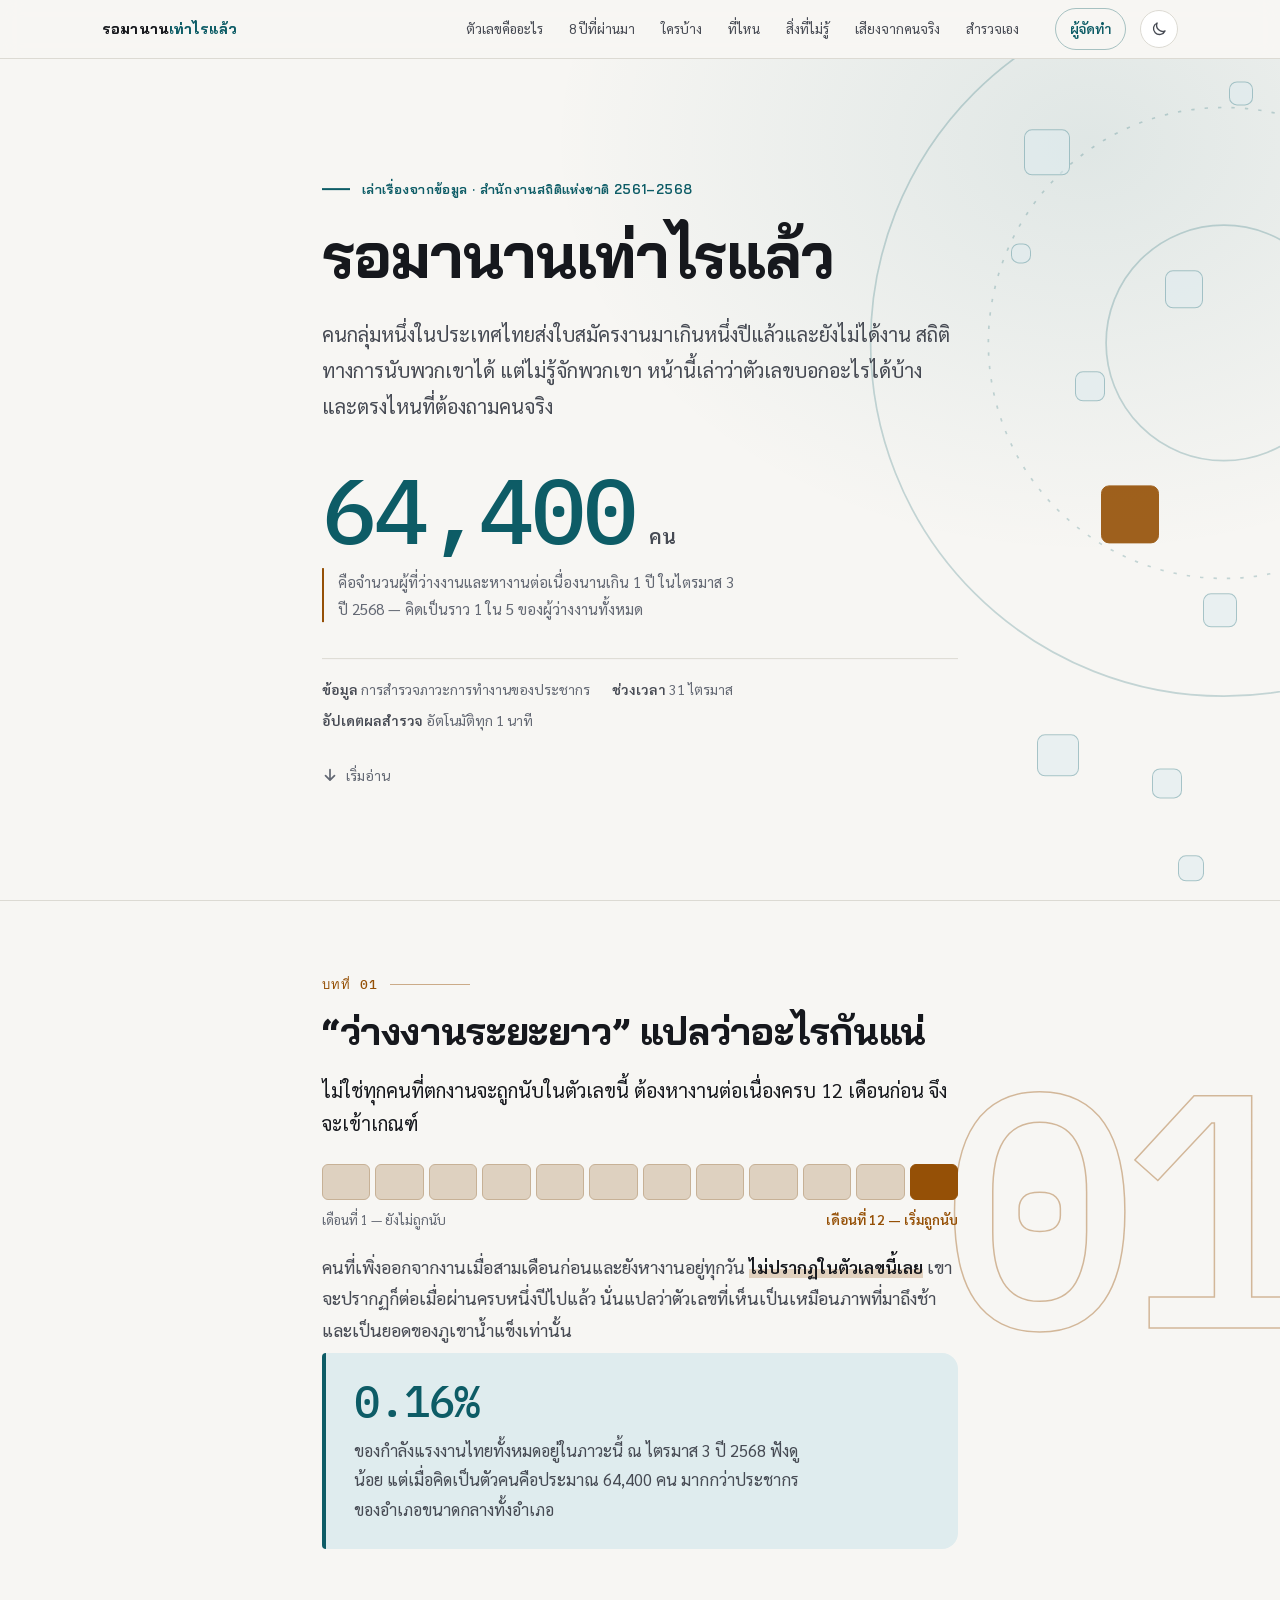
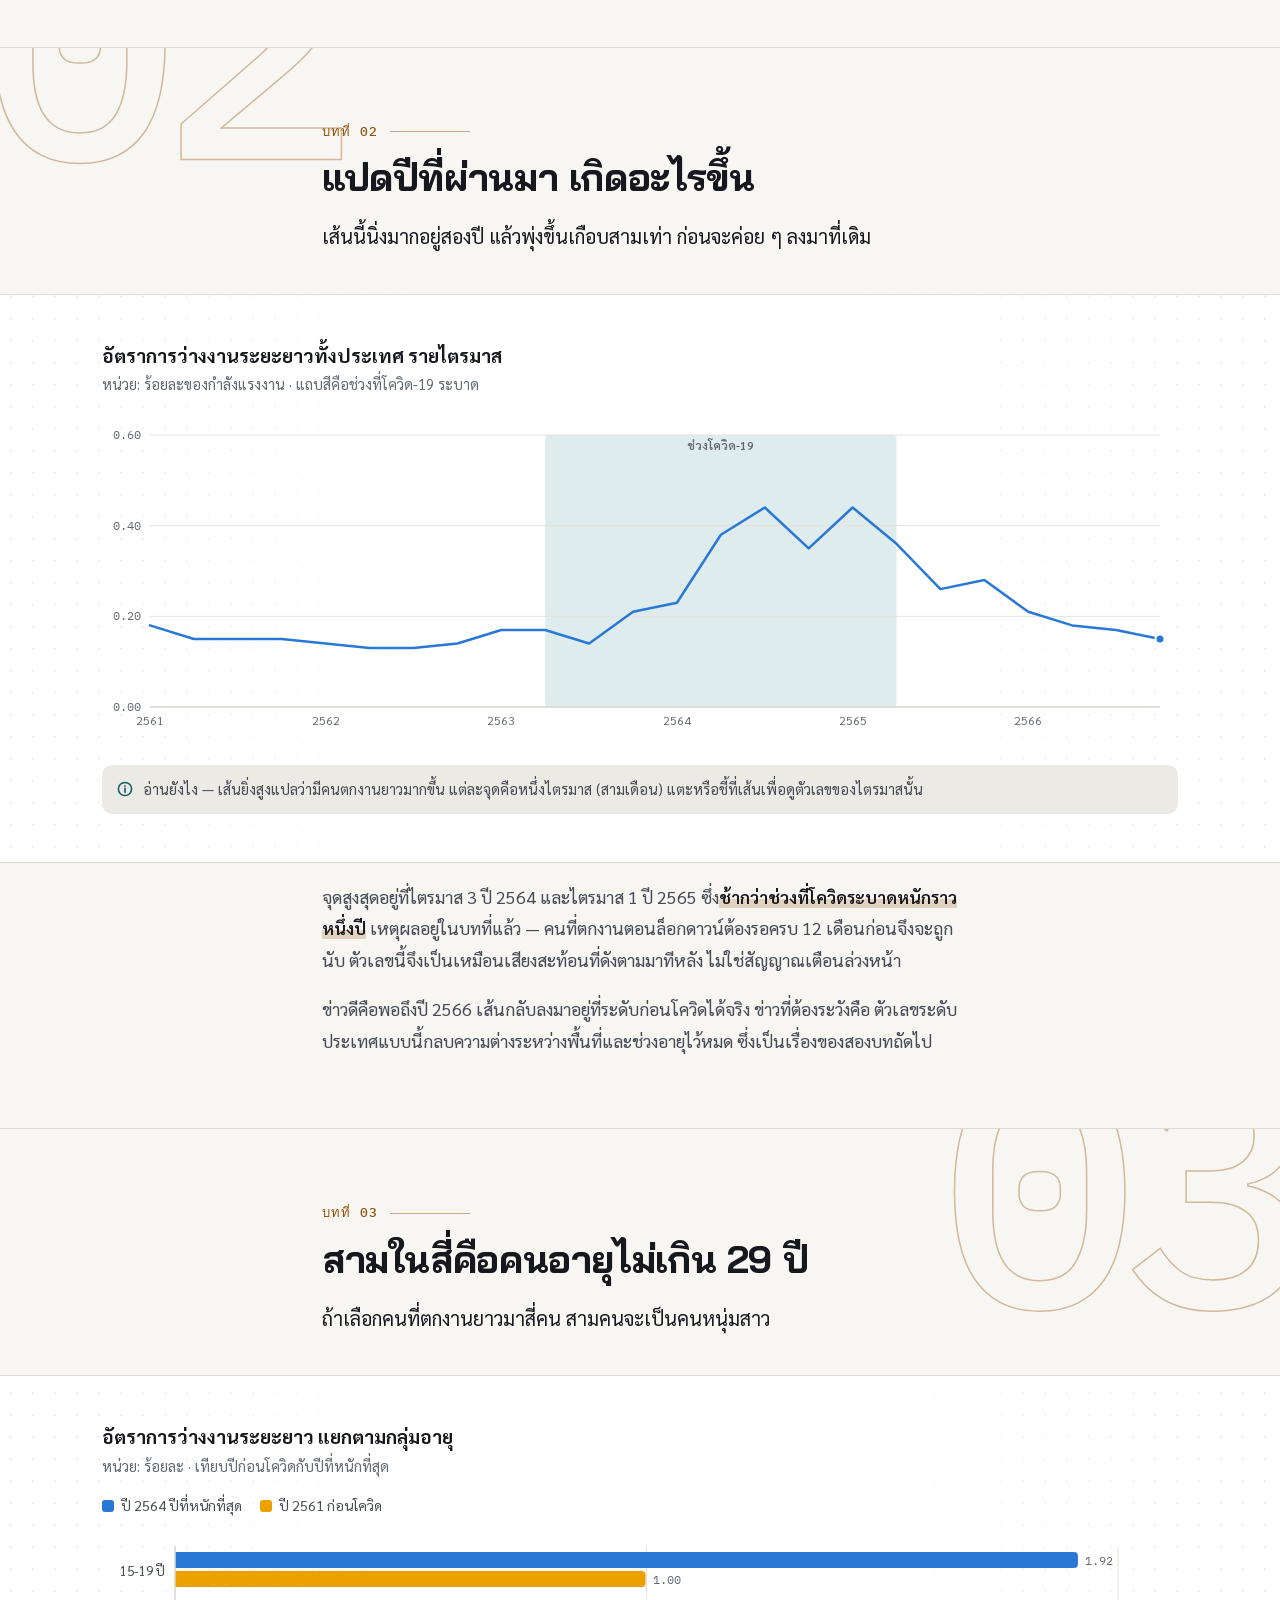
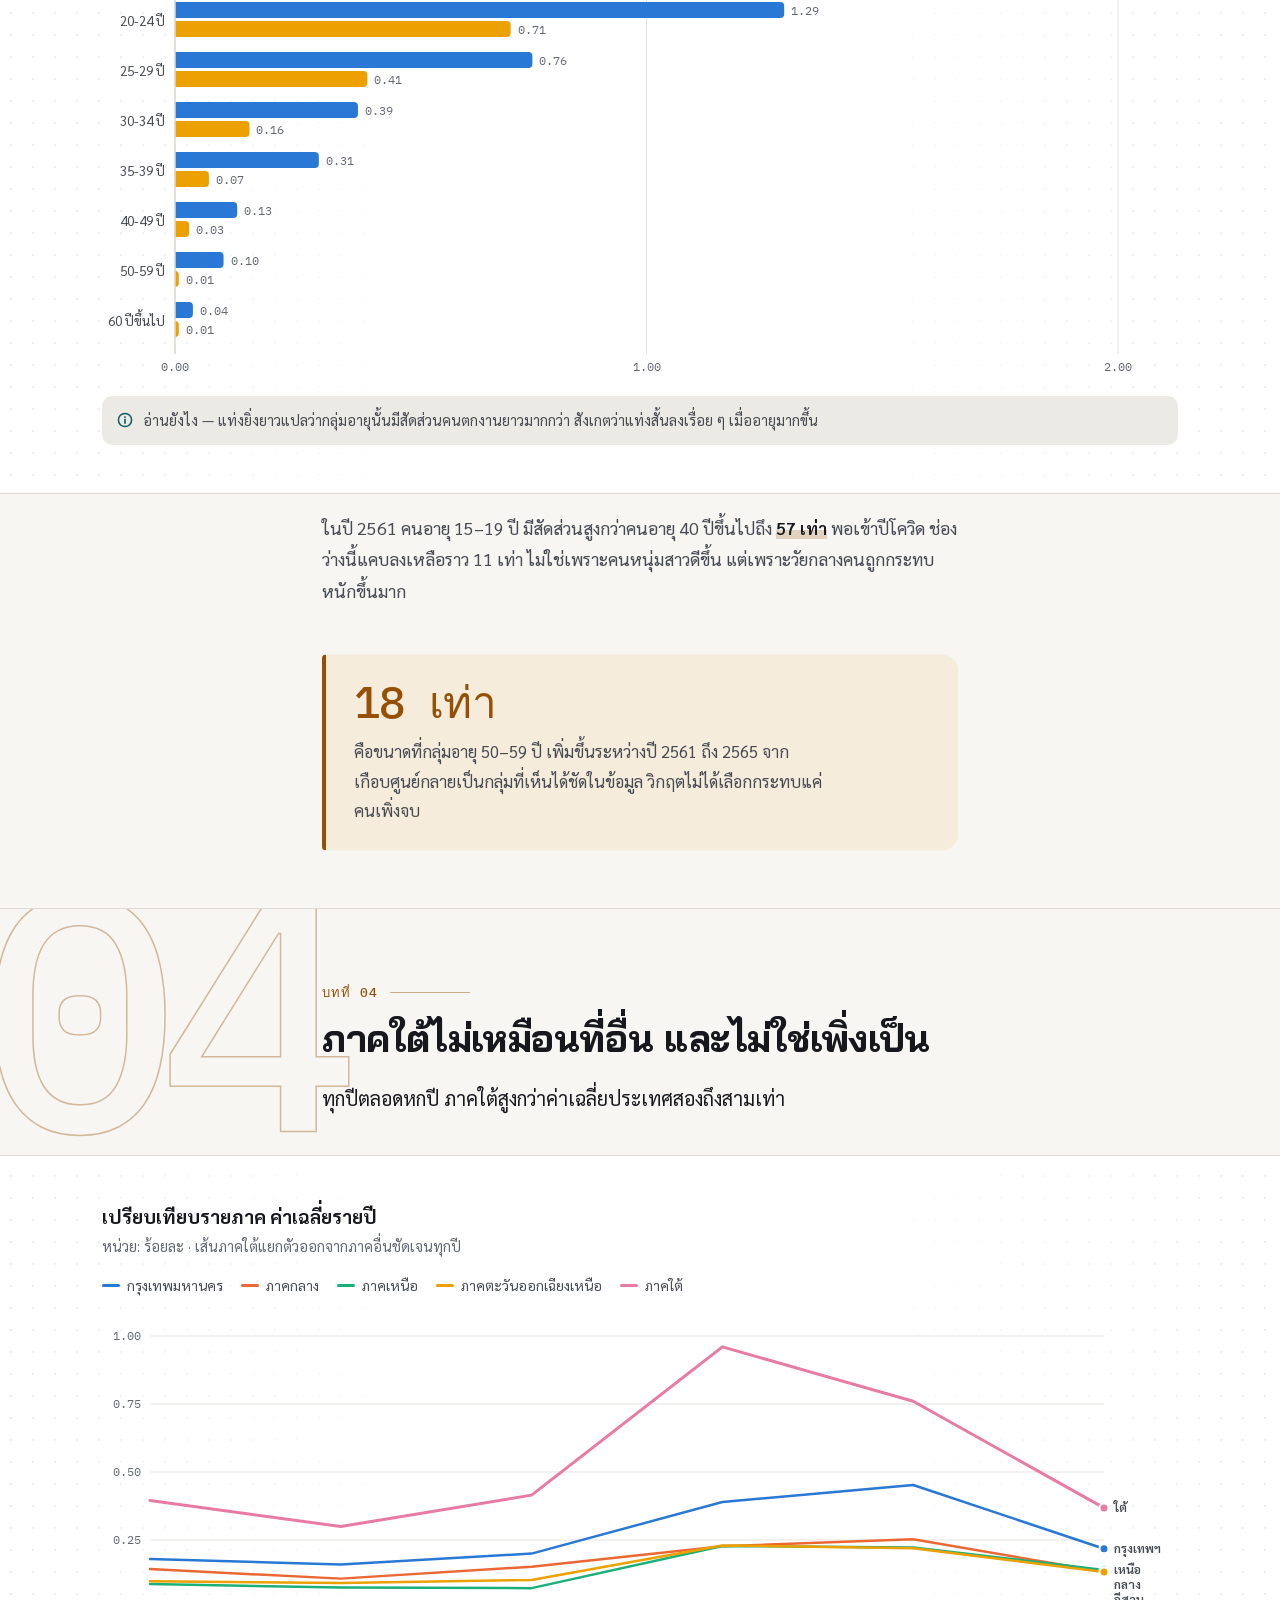
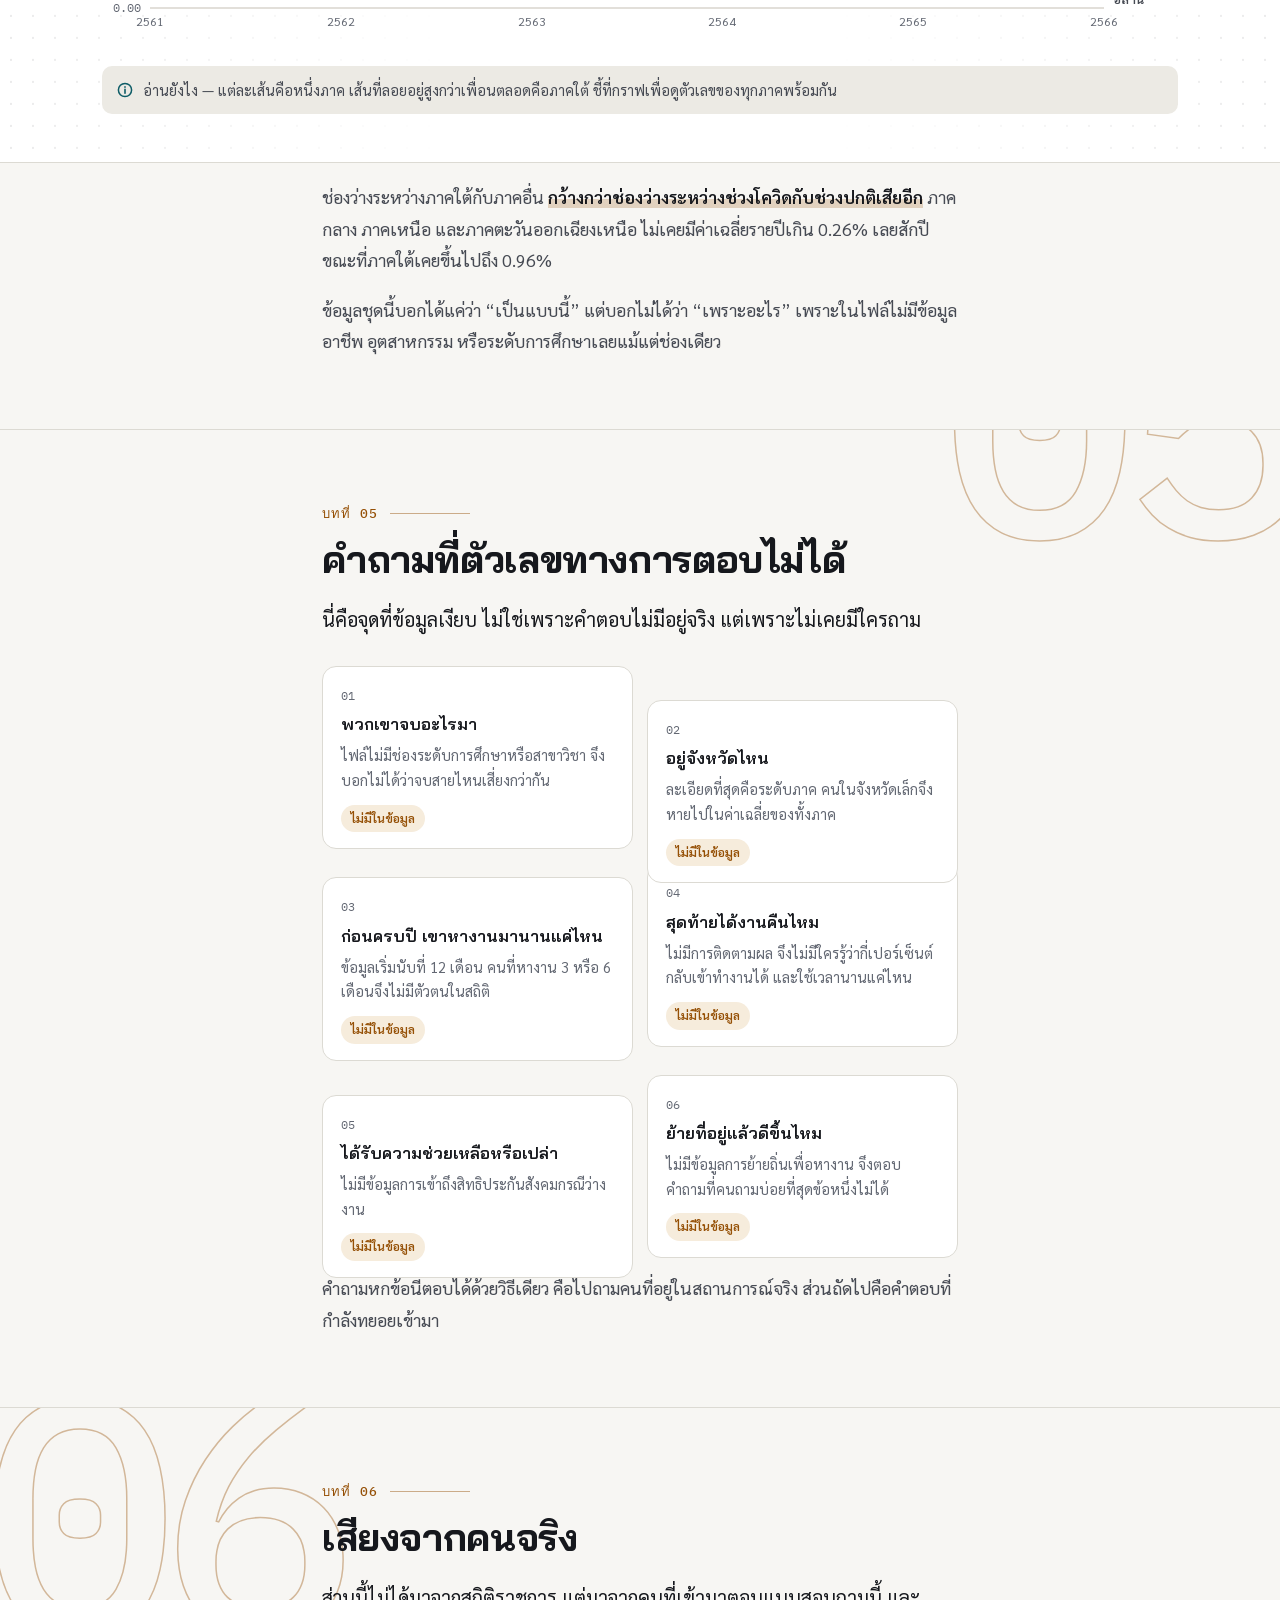
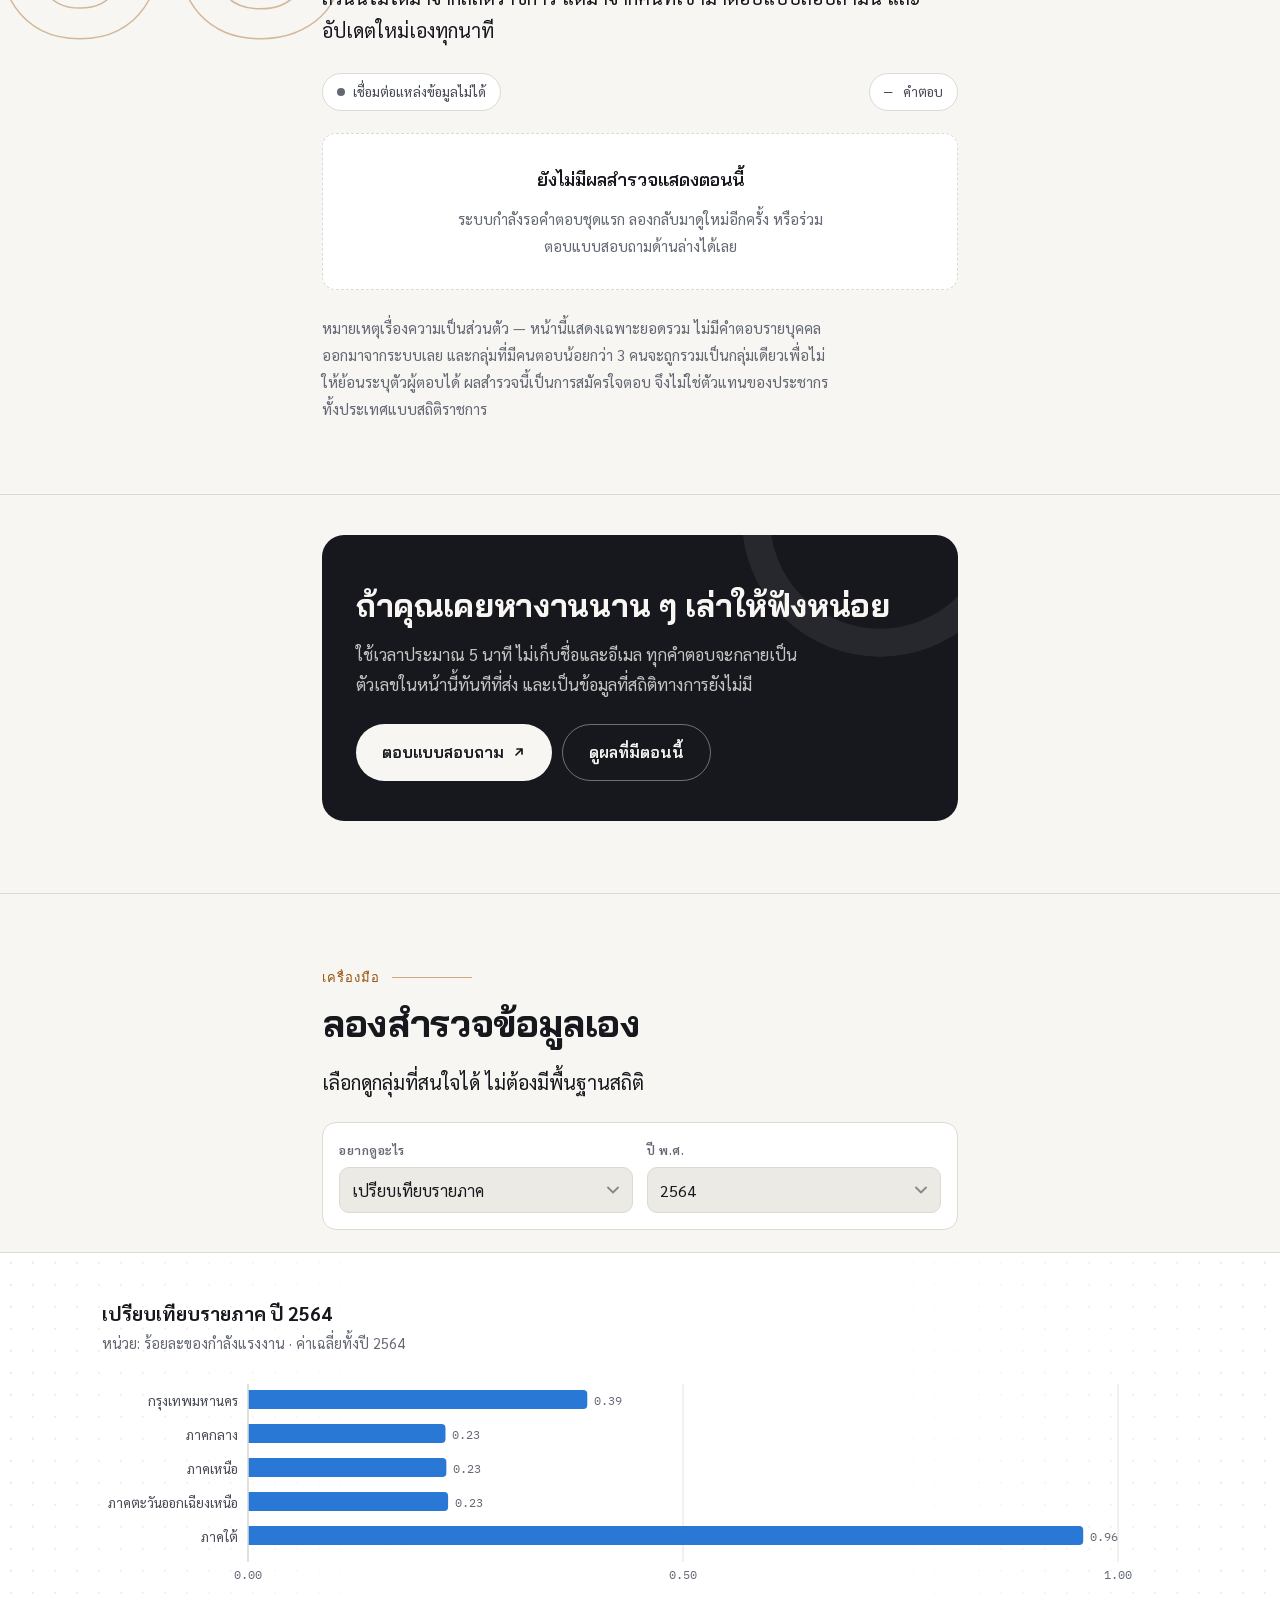
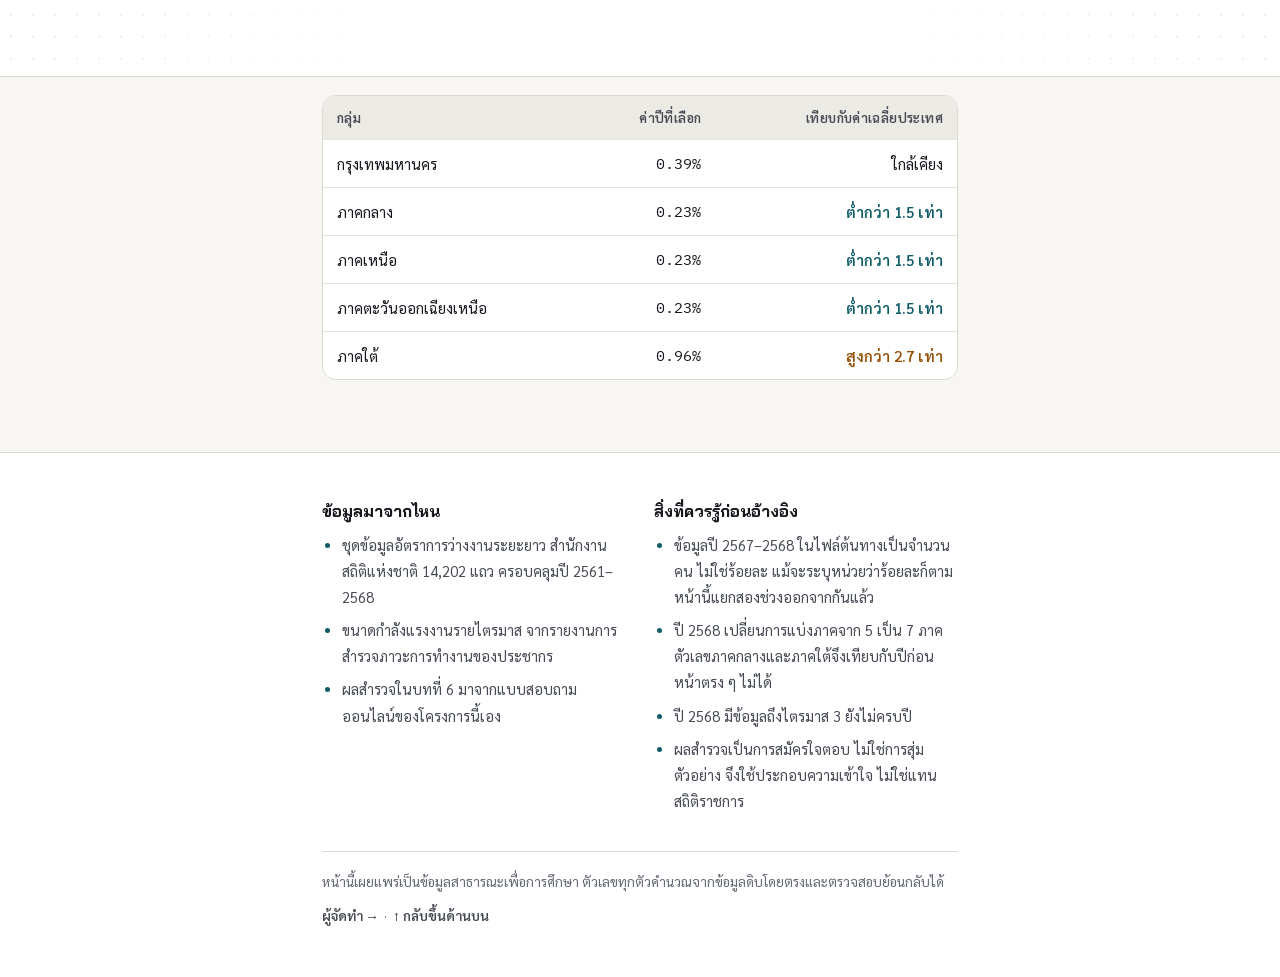
==== commit 6fecb73c: "Add credits page with cross-page transitions - credits.html: team page with portraits, names and ID " ====
--- a/index.html
+++ b/index.html
@@ -18,7 +18,9 @@
 <link rel="stylesheet" href="css/style.css">
 <script>
 /* ตั้งธีมที่ผู้ใช้เลือกไว้ก่อน render เพื่อไม่ให้หน้ากระพริบ */
-(function(r){r.className+=' js';try{var t=localStorage.getItem('ltu-theme');if(t==='light'||t==='dark')r.setAttribute('data-theme',t);}catch(e){}})(document.documentElement);
+(function(r){r.className+=' js';if(!('onpagereveal' in window))r.className+=' no-vt';
+try{var t=localStorage.getItem('ltu-theme');if(t==='light'||t==='dark')r.setAttribute('data-theme',t);
+if(sessionStorage.getItem('ltu-vt')){r.className+=' arriving';sessionStorage.removeItem('ltu-vt');}}catch(e){}})(document.documentElement);
 </script>
 </head>
 <body>
@@ -37,6 +39,7 @@
       <a href="#live">เสียงจากคนจริง</a>
       <a href="#dash">สำรวจเอง</a>
     </div>
+    <a class="nav-cta" href="credits.html" data-page>ผู้จัดทำ</a>
     <button class="theme-btn" id="themeBtn" type="button" aria-label="สลับโหมดสว่าง/มืด" title="สลับโหมดสว่าง/มืด">
       <svg class="i-moon" width="18" height="18" viewBox="0 0 24 24" aria-hidden="true"><path d="M20 14.5A8 8 0 0 1 9.5 4a8 8 0 1 0 10.5 10.5z" fill="none" stroke="currentColor" stroke-width="1.8" stroke-linejoin="round"/></svg>
       <svg class="i-sun" width="18" height="18" viewBox="0 0 24 24" aria-hidden="true"><circle cx="12" cy="12" r="4" fill="none" stroke="currentColor" stroke-width="1.8"/><path d="M12 2.5v2.2M12 19.3v2.2M2.5 12h2.2M19.3 12h2.2M5.3 5.3l1.6 1.6M17.1 17.1l1.6 1.6M5.3 18.7l1.6-1.6M17.1 6.9l1.6-1.6" stroke="currentColor" stroke-width="1.8" stroke-linecap="round"/></svg>
@@ -275,13 +278,14 @@
     </div>
     <div class="fine">
       <span>หน้านี้เผยแพร่เป็นข้อมูลสาธารณะเพื่อการศึกษา ตัวเลขทุกตัวคำนวณจากข้อมูลดิบโดยตรงและตรวจสอบย้อนกลับได้</span>
-      <a class="to-top" href="#top">↑ กลับขึ้นด้านบน</a>
+      <span><a class="to-top" href="credits.html" data-page>ผู้จัดทำ →</a>&nbsp;&nbsp;·&nbsp;&nbsp;<a class="to-top" href="#top">↑ กลับขึ้นด้านบน</a></span>
     </div>
   </div>
 </footer>
 
 <div class="tip" id="tip" aria-hidden="true"></div>
 
+<script src="js/common.js"></script>
 <script src="js/config.js"></script>
 <script src="js/data.js"></script>
 <script src="js/charts.js"></script>
--- a/css/style.css
+++ b/css/style.css
@@ -3,6 +3,7 @@
    1. tokens   2. base   3. layout   4. nav   5. hero
    6. chapters 7. figures 8. cards  9. live  10. cta
    11. dashboard 12. tooltip 13. footer 14. parallax 15. motion
+   16. page transitions 17. credits page
    ============================================================= */
 
 /* ---------- 1. tokens ---------- */
@@ -104,6 +105,10 @@
   :root:not([data-theme="light"]) .theme-btn .i-sun{display:block}
   :root:not([data-theme="light"]) .theme-btn .i-moon{display:none}
 }
+.nav-cta{flex:0 0 auto;margin-left:auto;display:inline-flex;align-items:center;gap:6px;font-size:13.5px;font-weight:600;
+  color:var(--teal);text-decoration:none;padding:8px 14px;border-radius:99px;border:1px solid color-mix(in srgb, var(--teal) 35%, transparent);
+  white-space:nowrap;transition:background-color .2s}
+.nav-cta:hover{background:var(--teal-soft)}
 .progress{position:absolute;left:0;bottom:-1px;height:2px;width:100%;background:var(--teal);
   transform-origin:0 50%;transform:scaleX(0)}
 @media (max-width:720px){
@@ -111,6 +116,7 @@
   .brand{order:1}
   .theme-btn{order:2}
   .bar-links{order:3;flex-basis:100%;justify-content:flex-start;margin-inline:-16px;padding-inline:12px}
+  .nav-cta{order:2;margin-left:auto}
   :root{--nav-h:100px}
 }
 
@@ -120,7 +126,7 @@
     radial-gradient(60% 70% at 85% 10%, color-mix(in srgb, var(--teal) 10%, transparent), transparent 70%),
     var(--paper)}
 .hero .col{position:relative}
-.kicker{font-family:"Bai Jamjuree",sans-serif;font-size:12.5px;font-weight:600;letter-spacing:.14em;
+.kicker{font-family:"Bai Jamjuree",sans-serif;font-size:13px;font-weight:600;letter-spacing:.03em;
   text-transform:uppercase;color:var(--teal);display:flex;align-items:center;gap:12px}
 .kicker::before{content:"";width:28px;height:2px;background:currentColor;flex:0 0 auto}
 h1{font-size:clamp(36px,7.2vw,62px);margin-top:14px;letter-spacing:-.015em}
@@ -361,3 +367,51 @@
   nav.bar,.cta,.scroll-cue,.theme-btn,#dash .controls{display:none}
   .band{border:none}
 }
+
+/* ---------- 16. page transitions ----------
+   Chrome/Edge/Safari ใหม่: cross-document View Transitions (ไม่ต้องใช้ JS)
+   หน้าใหม่เลื่อนขึ้นมาเหมือนม่าน ส่วนแถบเมนูค้างอยู่ที่เดิม */
+@view-transition{navigation:auto}
+nav.bar{view-transition-name:site-nav}
+::view-transition-old(root){animation:vt-out .45s cubic-bezier(.4,0,.2,1) both}
+::view-transition-new(root){animation:vt-in .65s cubic-bezier(.2,.7,.2,1) both}
+@keyframes vt-out{to{opacity:0;transform:translateY(-4%) scale(.97)}}
+@keyframes vt-in{from{clip-path:inset(100% 0 0 0);transform:translateY(8%)}to{clip-path:inset(0);transform:none}}
+/* เบราว์เซอร์ที่ไม่รองรับ: ม่านสีเดียวกับแบรนด์ (common.js ใส่คลาส) */
+.no-vt body::after{content:"";position:fixed;inset:0;z-index:200;background:var(--teal);pointer-events:none;
+  transform:translateY(100%)}
+.no-vt.leaving body::after{transition:transform .42s cubic-bezier(.7,0,.3,1);transform:none}
+.no-vt.arriving body::after{animation:curtain-up .6s cubic-bezier(.7,0,.3,1) .05s both}
+@keyframes curtain-up{from{transform:none}to{transform:translateY(-100%)}}
+@media (prefers-reduced-motion: reduce){
+  ::view-transition-group(*),::view-transition-old(*),::view-transition-new(*){animation:none!important}
+  .no-vt body::after{display:none}
+}
+
+/* ---------- 17. credits page ---------- */
+.team-hero{min-height:calc(72svh - var(--nav-h))}
+.team{display:grid;grid-template-columns:repeat(auto-fit,minmax(260px,1fr));gap:56px 40px;margin-top:8px}
+.person{margin:0;position:relative}
+.portrait{position:relative;aspect-ratio:4/5;border-radius:22px;overflow:hidden;z-index:1;
+  background:var(--teal-soft);box-shadow:var(--shadow)}
+.portrait img{position:absolute;inset:-8% 0;width:100%;height:116%;object-fit:cover;object-position:50% 20%;
+  translate:0 calc(var(--p) * var(--pi) * -36px);transition:scale .6s cubic-bezier(.2,.7,.2,1)}
+.person:hover .portrait img{scale:1.04}
+/* กรอบเส้นเหลื่อมด้านหลัง ลอยคนละความเร็วกับรูป */
+.person::before{content:"";position:absolute;left:18px;right:-18px;top:18px;aspect-ratio:4/5;z-index:0;
+  border:1.5px solid color-mix(in srgb, var(--amber) 55%, transparent);border-radius:22px;
+  translate:0 calc(var(--p) * var(--pi) * 40px)}
+.person:nth-child(even)::before{left:-18px;right:18px}
+.person figcaption{position:relative;z-index:1;margin-top:26px}
+.person .p-no{font-family:"IBM Plex Mono",monospace;font-size:13px;color:var(--amber);letter-spacing:.08em;
+  display:flex;align-items:center;gap:12px}
+.person .p-no::after{content:"";height:1px;width:48px;background:color-mix(in srgb, var(--amber) 45%, transparent)}
+.person .p-name{font-family:"Bai Jamjuree","Sarabun",sans-serif;font-weight:700;font-size:clamp(24px,3.4vw,32px);
+  line-height:1.3;margin-top:6px}
+@media (min-width:721px){ .person:nth-child(even){margin-top:90px} }
+.person .p-id{font-size:14.5px;color:var(--ink-3);margin-top:4px}
+.person .p-id .num{color:var(--ink-2);letter-spacing:.02em}
+.team-wrap{max-width:880px;margin-inline:auto;padding-inline:22px}
+@media (max-width:480px){.team-wrap{padding-inline:16px}.team{gap:48px}}
+.back-link{display:inline-flex;align-items:center;gap:8px;margin-top:28px;font-weight:600;color:var(--teal);text-decoration:none}
+.back-link:hover{text-decoration:underline}
